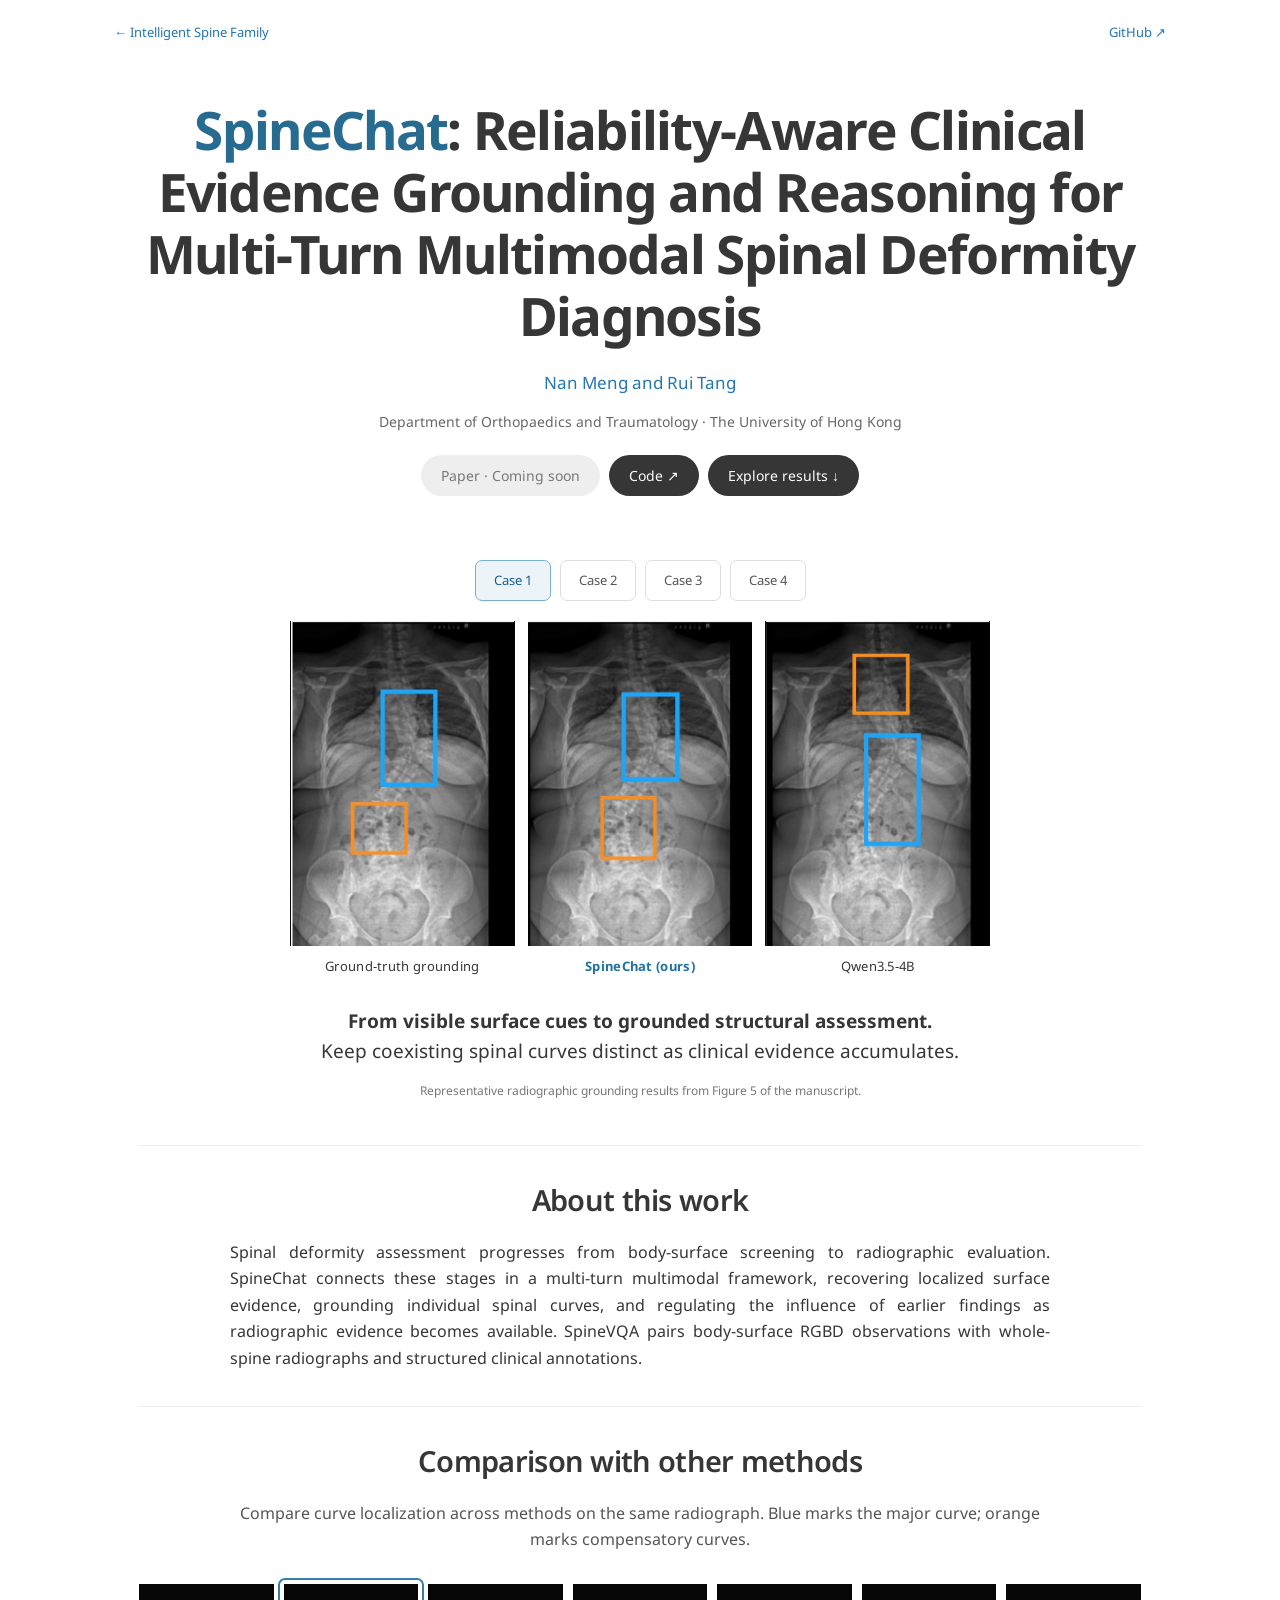
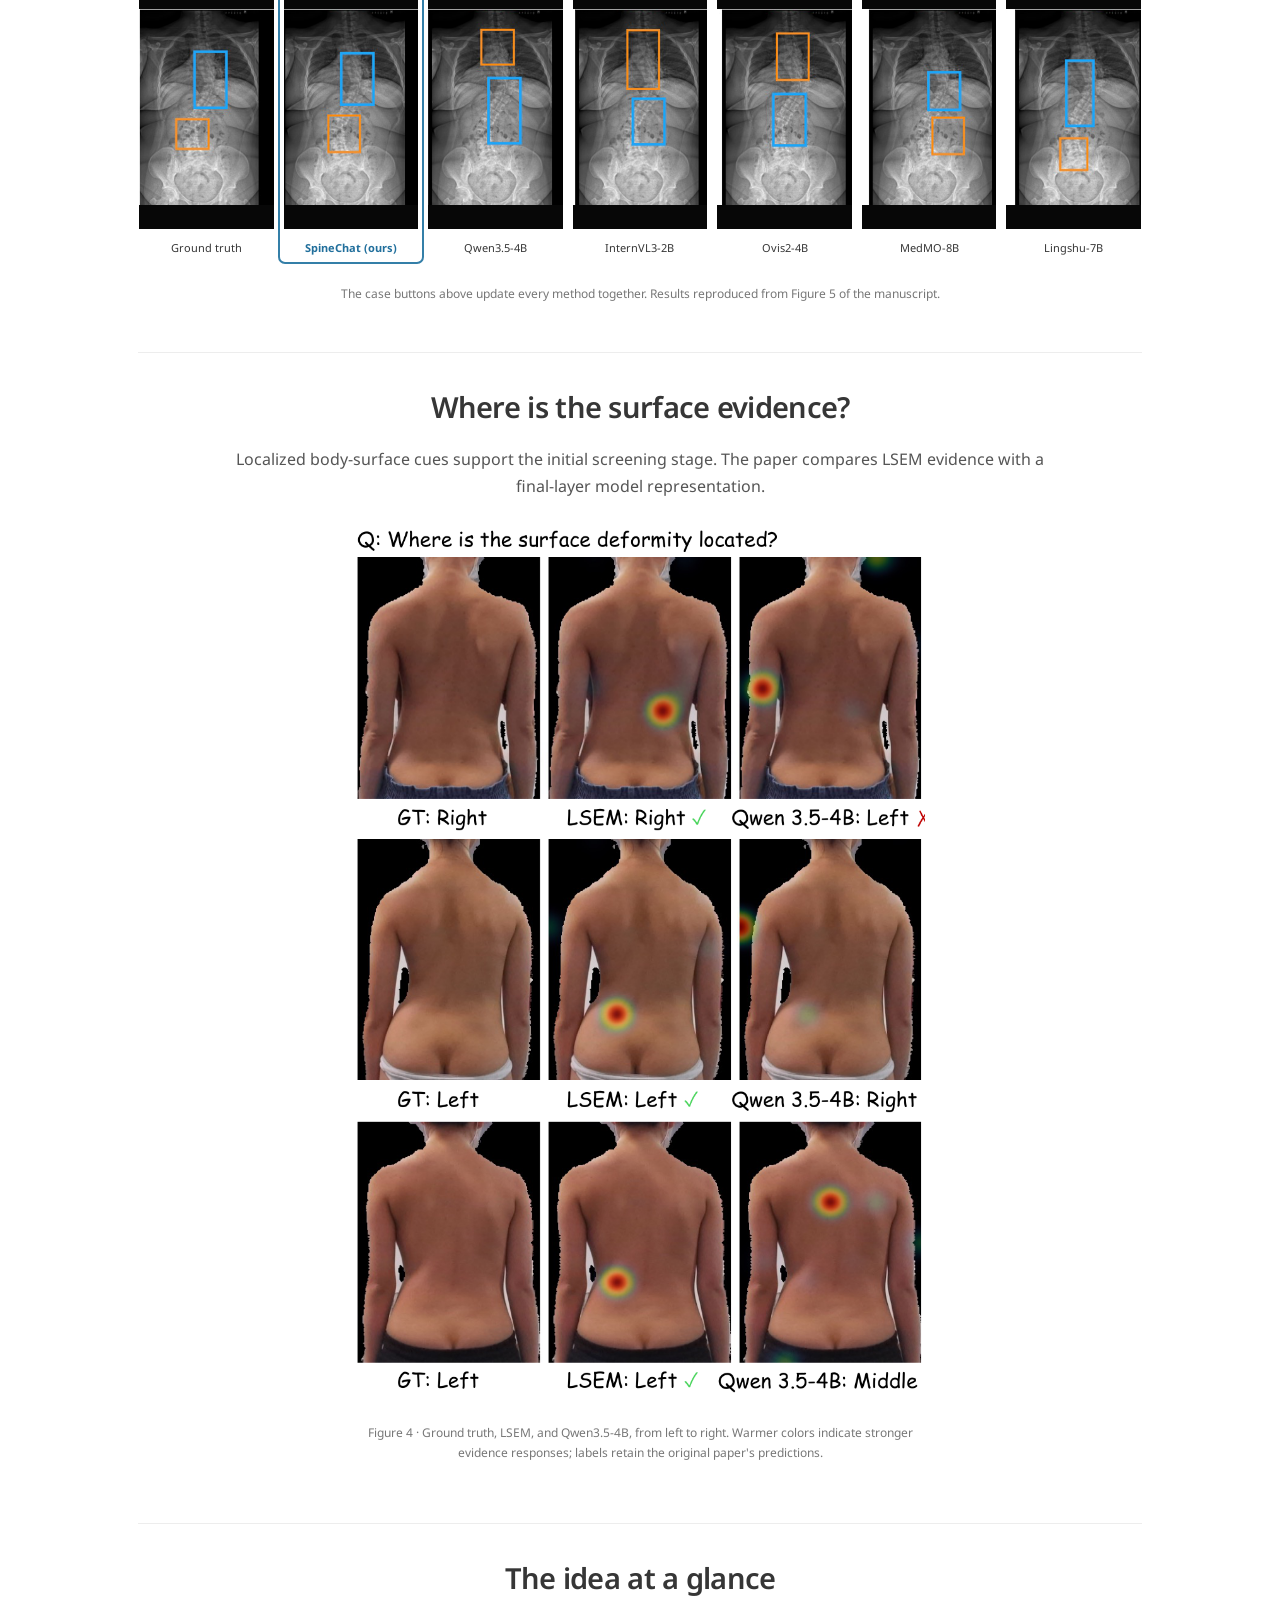
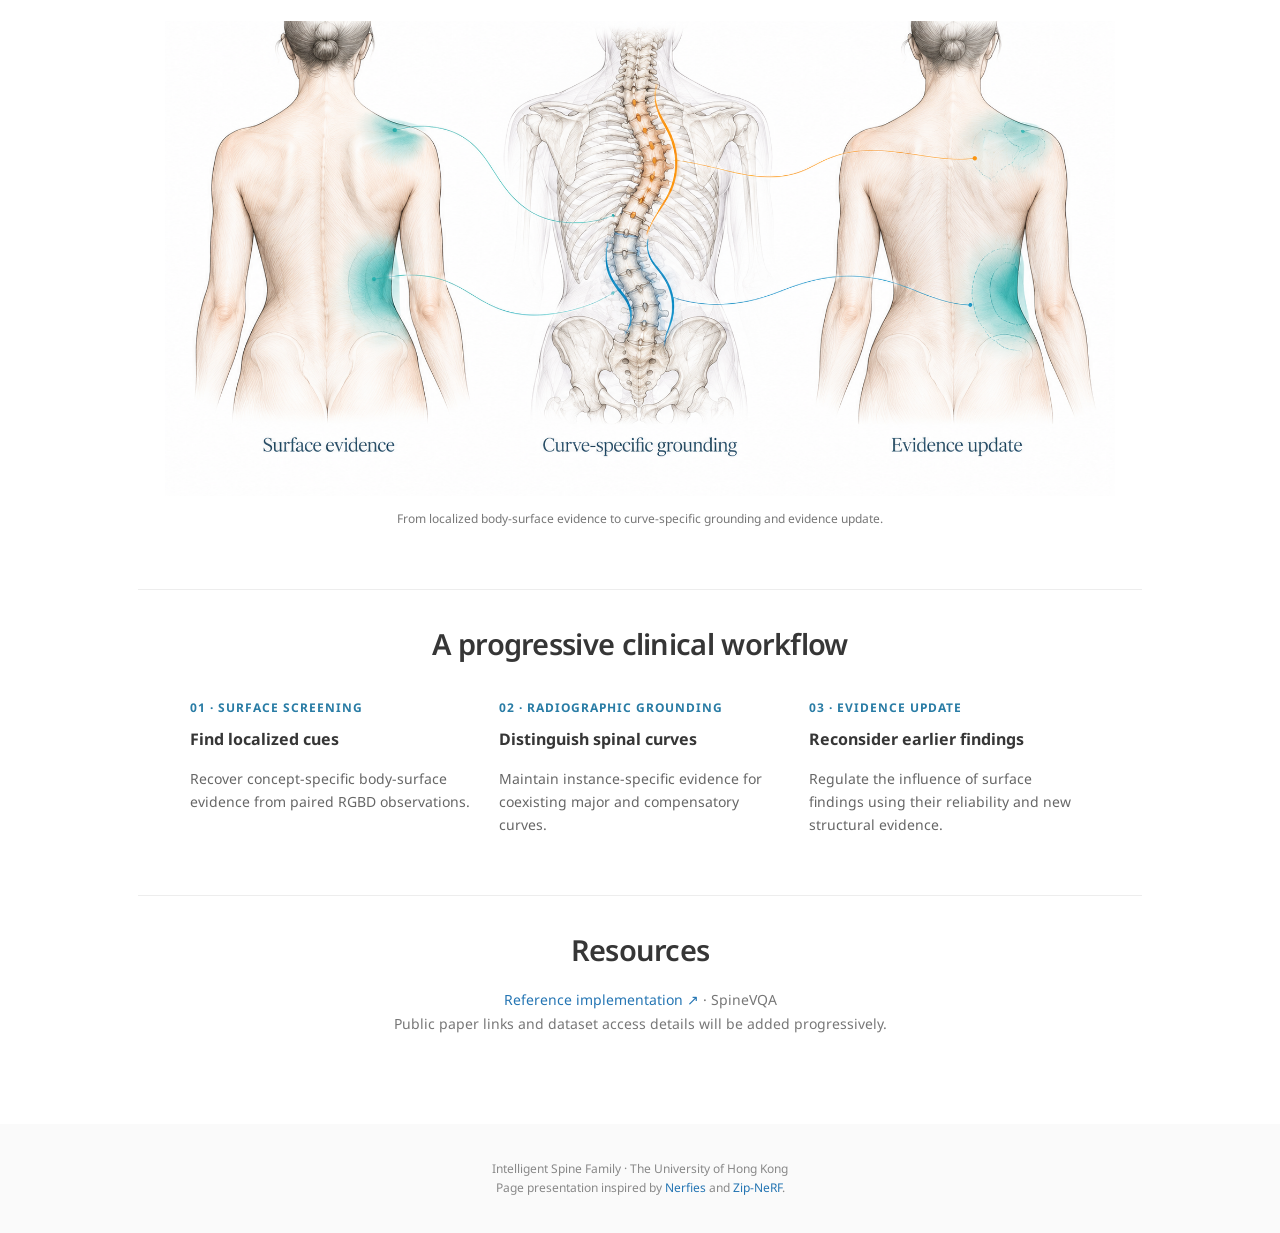
==== docs/spinechat.html @ 92f1fb2d "Show all methods side by side and add generated concept illustrations" ====
<!doctype html><html lang="en"><head><meta charset="utf-8"><meta name="viewport" content="width=device-width,initial-scale=1"><meta name="description" content="SpineChat: Reliability-Aware Clinical Evidence Grounding and Reasoning for Multi-Turn Multimodal Spinal Deformity Diagnosis"><title>SpineChat | Intelligent Spine Family</title><link rel="stylesheet" href="assets/style.css"></head><body><nav><a href="index.html">← Intelligent Spine Family</a><a href="https://github.com/Tomry1114/Spine-Family">GitHub ↗</a></nav><main><header class="hero"><h1><span class="project-name">SpineChat</span>: Reliability-Aware Clinical Evidence Grounding and Reasoning for Multi-Turn Multimodal Spinal Deformity Diagnosis</h1><p class="authors">Nan Meng and Rui Tang</p><p class="affiliations">Department of Orthopaedics and Traumatology · The University of Hong Kong</p><div class="links"><span class="pill pending">Paper · Coming soon</span><a class="pill" href="https://github.com/Tomry1114/SpineChat">Code ↗</a><a class="pill" href="#results">Explore results ↓</a></div></header><div data-project="spine"><section class="teaser" id="results"><div class="case-tabs" aria-label="Select case"><button class="case-tab" data-case="0" aria-pressed="true">Case 1</button><button class="case-tab" data-case="1" aria-pressed="false">Case 2</button><button class="case-tab" data-case="2" aria-pressed="false">Case 3</button><button class="case-tab" data-case="3" aria-pressed="false">Case 4</button></div><div class="triptych"><div class="image-panel"><img id="panel-0" src="assets/cases/spine-0-0.png" alt="Case 1: Ground-truth grounding"><span class="image-label ">Ground-truth grounding</span></div><div class="image-panel"><img id="panel-1" src="assets/cases/spine-0-1.png" alt="Case 1: SpineChat (ours)"><span class="image-label ours">SpineChat (ours)</span></div><div class="image-panel"><img id="panel-2" src="assets/cases/spine-0-2.png" alt="Case 1: Qwen3.5-4B"><span class="image-label ">Qwen3.5-4B</span></div></div><p class="teaser-copy"><strong>From visible surface cues to grounded structural assessment.</strong><br>Keep coexisting spinal curves distinct as clinical evidence accumulates.</p><p class="case-caption">Representative radiographic grounding results from Figure 5 of the manuscript.</p></section><section class="paper-section"><h2>About this work</h2><p class="abstract">Spinal deformity assessment progresses from body-surface screening to radiographic evaluation. SpineChat connects these stages in a multi-turn multimodal framework, recovering localized surface evidence, grounding individual spinal curves, and regulating the influence of earlier findings as radiographic evidence becomes available. SpineVQA pairs body-surface RGBD observations with whole-spine radiographs and structured clinical annotations.</p></section><section class="paper-section"><h2>Comparison with other methods</h2><p class="section-copy">Compare curve localization across methods on the same radiograph. Blue marks the major curve; orange marks compensatory curves.</p><div class="methods-scroll"><div class="methods-grid"><figure class="method-cell "><img data-method="0" src="assets/cases/spine-0-0.png" alt="Case 1: Ground truth"><figcaption>Ground truth</figcaption></figure><figure class="method-cell featured"><img data-method="1" src="assets/cases/spine-0-1.png" alt="Case 1: SpineChat (ours)"><figcaption>SpineChat (ours)</figcaption></figure><figure class="method-cell "><img data-method="2" src="assets/cases/spine-0-2.png" alt="Case 1: Qwen3.5-4B"><figcaption>Qwen3.5-4B</figcaption></figure><figure class="method-cell "><img data-method="3" src="assets/cases/spine-0-3.png" alt="Case 1: InternVL3-2B"><figcaption>InternVL3-2B</figcaption></figure><figure class="method-cell "><img data-method="4" src="assets/cases/spine-0-4.png" alt="Case 1: Ovis2-4B"><figcaption>Ovis2-4B</figcaption></figure><figure class="method-cell "><img data-method="5" src="assets/cases/spine-0-5.png" alt="Case 1: MedMO-8B"><figcaption>MedMO-8B</figcaption></figure><figure class="method-cell "><img data-method="6" src="assets/cases/spine-0-6.png" alt="Case 1: Lingshu-7B"><figcaption>Lingshu-7B</figcaption></figure></div></div><p class="case-caption">The case buttons above update every method together. Results reproduced from Figure 5 of the manuscript.</p></section><section class="paper-section"><h2>Where is the surface evidence?</h2><p class="section-copy">Localized body-surface cues support the initial screening stage. The paper compares LSEM evidence with a final-layer model representation.</p><figure class="figure narrow"><img src="assets/surface-results.png" alt="Three body-surface cases comparing ground truth, LSEM heatmaps and Qwen3.5-4B evidence"><figcaption>Figure 4 · Ground truth, LSEM, and Qwen3.5-4B, from left to right. Warmer colors indicate stronger evidence responses; labels retain the original paper's predictions.</figcaption></figure></section><section class="paper-section"><h2>The idea at a glance</h2><figure class="figure concept-figure"><img src="assets/spinechat-concept.png" alt="Concept illustration: From localized body-surface evidence to curve-specific grounding and evidence update."><figcaption>From localized body-surface evidence to curve-specific grounding and evidence update.</figcaption></figure></section><section class="paper-section"><h2>A progressive clinical workflow</h2><div class="highlights"><article><span>01 · SURFACE SCREENING</span><h3>Find localized cues</h3><p>Recover concept-specific body-surface evidence from paired RGBD observations.</p></article><article><span>02 · RADIOGRAPHIC GROUNDING</span><h3>Distinguish spinal curves</h3><p>Maintain instance-specific evidence for coexisting major and compensatory curves.</p></article><article><span>03 · EVIDENCE UPDATE</span><h3>Reconsider earlier findings</h3><p>Regulate the influence of surface findings using their reliability and new structural evidence.</p></article></div></section><section class="paper-section"><h2>Resources</h2><p class="resource-line"><a href="https://github.com/Tomry1114/SpineChat">Reference implementation ↗</a> · SpineVQA<br>Public paper links and dataset access details will be added progressively.</p></section></div></main><footer>Intelligent Spine Family · The University of Hong Kong<br>Page presentation inspired by <a href="https://nerfies.github.io/">Nerfies</a> and <a href="https://jonbarron.info/zipnerf/">Zip-NeRF</a>.</footer><script src="assets/results.js" defer></script></body></html>
---- docs/assets/style.css ----
@import url('https://fonts.googleapis.com/css2?family=Google+Sans:wght@400;500;700&family=Noto+Sans:wght@400;500;600;700;800&display=swap');
*{box-sizing:border-box}body{margin:0;background:#fff;color:#363636;font-family:'Noto Sans',Arial,sans-serif;line-height:1.65}a{color:#2475b3;text-decoration:none}a:hover{color:#164c76}nav{max-width:1100px;margin:auto;padding:22px 24px;display:flex;justify-content:space-between;font-size:13px;color:#777}main{max-width:1060px;margin:auto;padding:0 28px}.hero{text-align:center;padding:34px 0 30px}h1{font-size:clamp(36px,4.5vw,53px);font-weight:700;line-height:1.17;letter-spacing:-1.7px;margin:0 auto 20px;max-width:1030px}.project-name{color:#276b90}.authors{font-size:17px;color:#2475b3;max-width:920px;margin:0 auto 8px;line-height:1.9}.affiliations{font-size:14px;color:#666;margin:10px auto}.links{display:flex;gap:9px;justify-content:center;flex-wrap:wrap;margin:22px 0 10px}.pill{background:#363636;color:white;border:0;border-radius:30px;padding:9px 20px;font:inherit;font-size:14px;display:inline-block}.pill:hover{color:white;background:#555}.pill.pending{background:#eee;color:#777}.teaser{text-align:center;margin:5px 0 45px}.teaser-copy{max-width:850px;margin:18px auto 0;font-size:19px;line-height:1.6}.paper-section{padding:35px 0;border-top:1px solid #ededed}h2{text-align:center;font-size:29px;line-height:1.3;font-weight:600;margin:0 0 20px;letter-spacing:-.7px}.section-copy{max-width:820px;margin:0 auto 26px;color:#555;text-align:center;font-size:16px}.abstract{max-width:820px;margin:auto;text-align:justify;font-size:16px}.case-tabs{display:flex;justify-content:center;gap:9px;margin:24px 0 20px;flex-wrap:wrap}button{cursor:pointer}button:focus-visible,a:focus-visible,input:focus-visible{outline:3px solid #78acd0;outline-offset:4px}.case-tab{border:1px solid #ddd;border-radius:7px;background:white;color:#555;padding:9px 18px;font:inherit;font-size:13px}.case-tab[aria-pressed="true"]{background:#edf4f8;border-color:#7bafcf;color:#185f8f}.triptych{display:grid;grid-template-columns:repeat(3,1fr);gap:13px;max-width:700px;margin:auto}.image-panel{min-width:0;text-align:center}.image-panel img{display:block;width:100%;height:325px;object-fit:contain;background:#070707}.image-label{display:block;font-size:13px;letter-spacing:.3px;margin:10px 0}.image-label.ours{color:#2171a1;font-weight:700}.case-caption{font-size:12px;color:#777;margin:14px auto;text-align:center;max-width:800px}.compare-shell{max-width:420px;margin:auto}.compare{position:relative;width:100%;height:460px;overflow:hidden;background:black;--pos:50%}.compare img{width:100%;height:100%;object-fit:fill;display:block}.compare .over{position:absolute;inset:0;clip-path:inset(0 calc(100% - var(--pos)) 0 0)}.compare:after{content:'';position:absolute;left:var(--pos);top:0;bottom:0;width:2px;background:white;pointer-events:none}.handle{position:absolute;top:48%;left:var(--pos);transform:translate(-50%,-50%);width:38px;height:38px;background:white;border-radius:50%;display:grid;place-items:center;color:#333;box-shadow:0 1px 8px #0005;pointer-events:none}.compare input{position:absolute;inset:0;width:100%;height:100%;opacity:0;cursor:ew-resize;margin:0;z-index:3}.compare-label{display:flex;justify-content:space-between;font-size:13px;margin:10px 0}.comparison-grid{display:grid;grid-template-columns:1fr 1fr;gap:55px;align-items:center;max-width:880px;margin:auto}.context h3{font-size:22px;font-weight:600}.context p{font-size:15px;color:#666}.baseline-tabs{display:flex;gap:7px;flex-wrap:wrap;margin:16px 0}.baseline-tabs button{font-size:12px;padding:7px 10px}.figure{margin:25px auto;text-align:center}.figure img{width:100%;height:auto}.figure.narrow{max-width:570px}.figure figcaption{font-size:12px;color:#777;max-width:830px;margin:13px auto}.highlights{display:grid;grid-template-columns:repeat(3,1fr);gap:28px;margin:30px auto 10px;max-width:900px}.highlights h3{font-size:16px;margin:7px 0}.highlights p{font-size:14px;color:#666}.highlights span{color:#297ca5;font-size:12px;font-weight:700;letter-spacing:1px}.resource-line{text-align:center;font-size:14px;color:#777}.family-grid{display:grid;grid-template-columns:1fr 1fr;gap:36px;padding:25px 0 65px}.family-card{color:#363636;border-bottom:1px solid #ddd;padding-bottom:20px}.family-card img{width:100%;height:260px;object-fit:contain;background:#fafafa}.family-card h2{text-align:left;margin:15px 0 5px}.family-card p{font-size:15px;color:#666}.family-card span{font-size:14px;color:#2475b3}footer{padding:35px 24px;text-align:center;font-size:12px;color:#888;background:#fafafa;margin-top:40px}img{max-width:100%}@media(max-width:700px){main{padding:0 18px}.hero{padding-top:20px}h1{font-size:33px;letter-spacing:-1px}.authors{font-size:15px}.triptych{gap:6px}.image-panel img{height:240px}.image-label{font-size:11px}.teaser-copy{font-size:16px}.comparison-grid,.family-grid{grid-template-columns:1fr;gap:20px}.compare{height:420px}.highlights{grid-template-columns:1fr;gap:10px}.abstract{text-align:left}.paper-section{padding:28px 0}h2{font-size:25px}.context h3{font-size:20px}.family-card img{height:220px}}@media(prefers-reduced-motion:reduce){*{scroll-behavior:auto!important;transition:none!important}}

.methods-scroll{overflow-x:auto;padding:6px 1px 12px}.methods-grid{display:grid;grid-template-columns:repeat(7,minmax(0,1fr));gap:10px}.method-cell{margin:0;min-width:0}.method-cell img{width:100%;height:245px;object-fit:contain;background:#070707;display:block}.method-cell figcaption{text-align:center;font-size:11px;margin-top:10px;white-space:nowrap}.method-cell.featured{outline:2px solid #347fa8;outline-offset:4px;border-radius:1px}.method-cell.featured figcaption{color:#216f9c;font-weight:700}.concept-figure{max-width:950px}.concept-figure img{display:block} @media(max-width:700px){.methods-grid{min-width:780px}.method-cell img{height:220px}.method-cell figcaption{font-size:10px}}
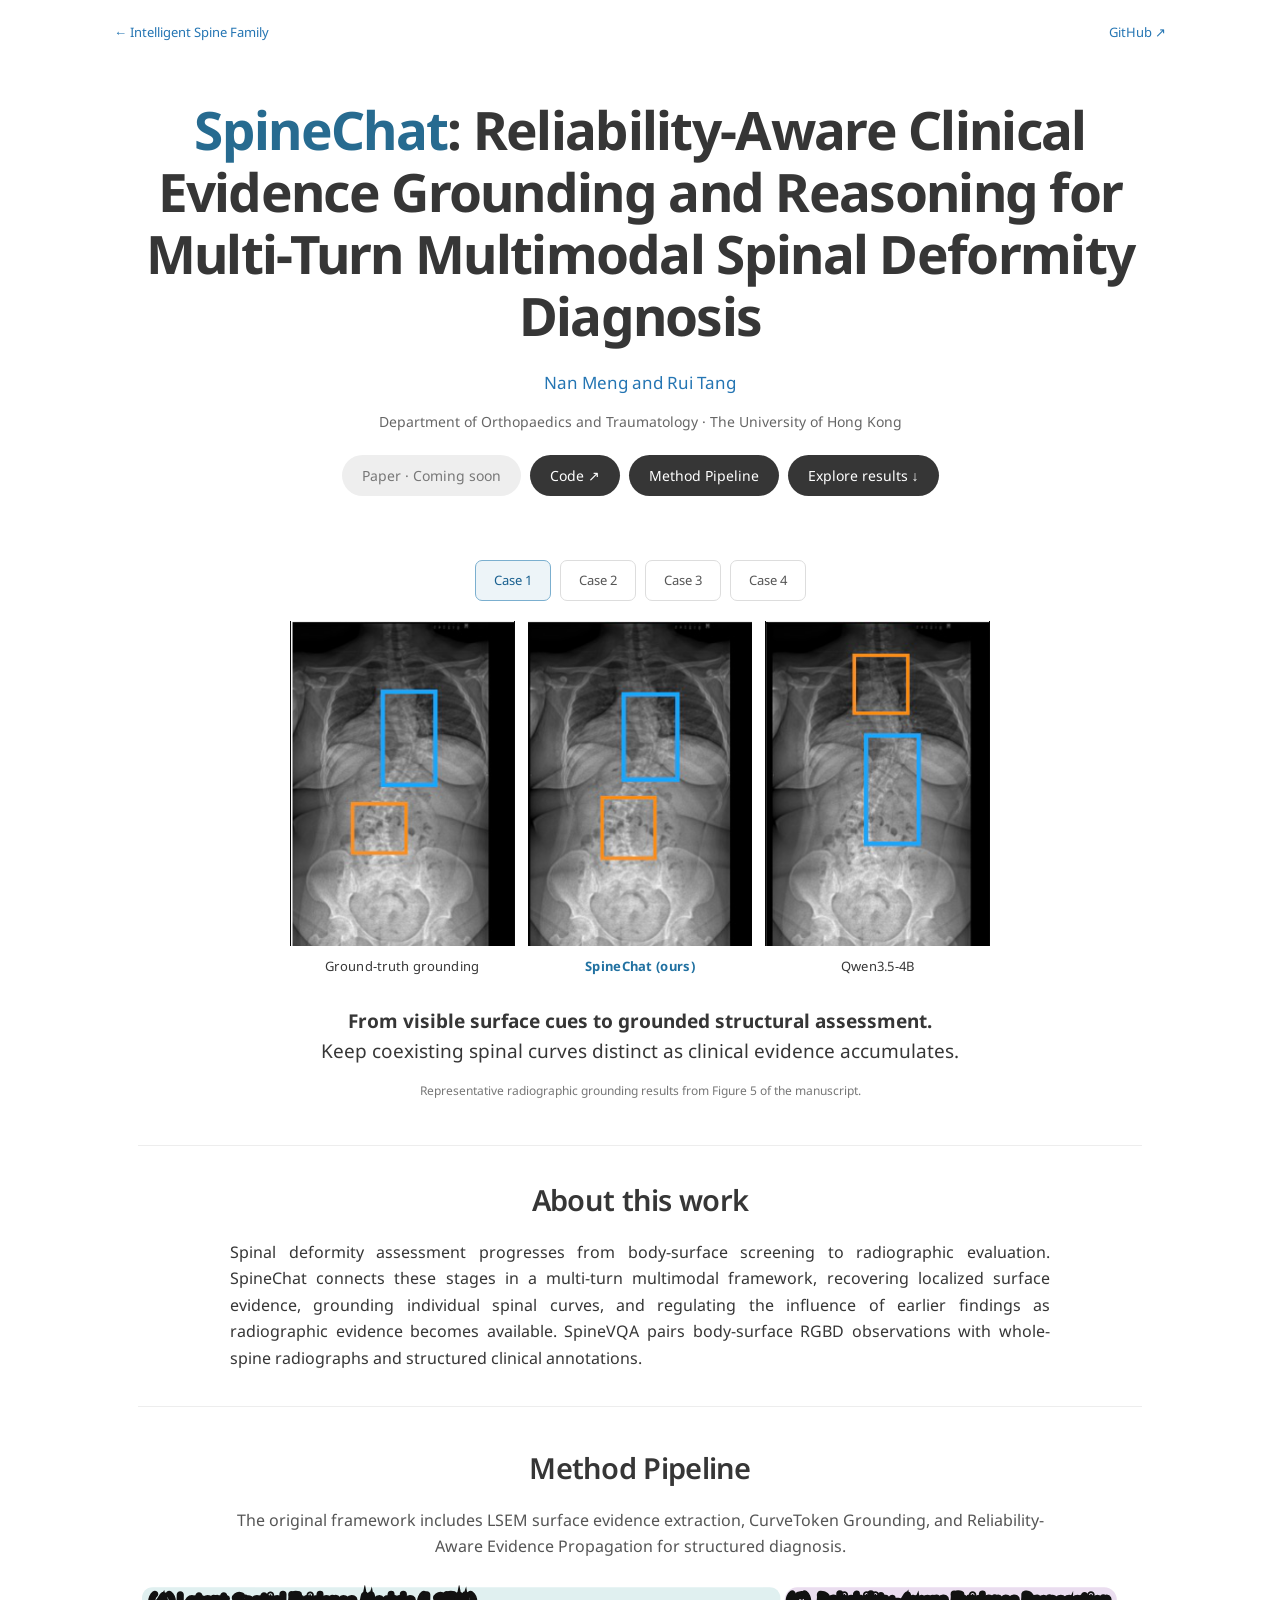
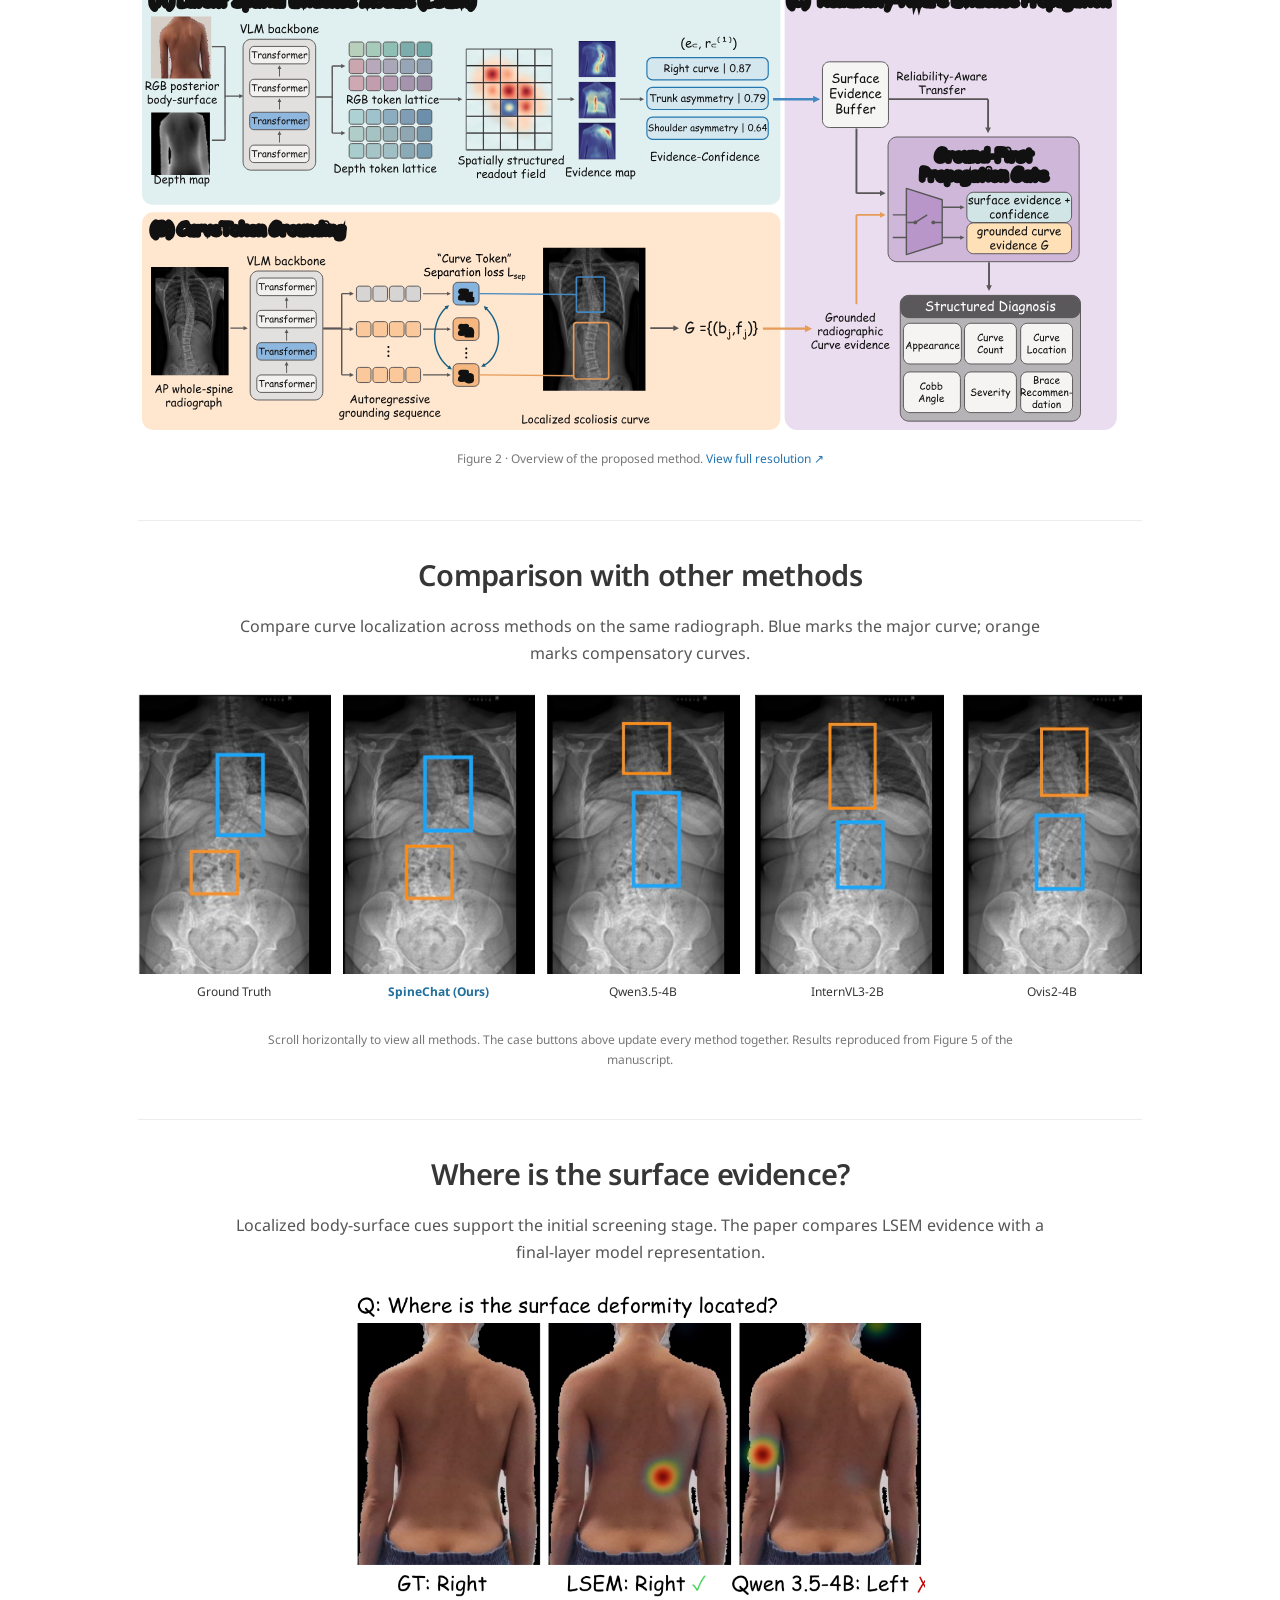
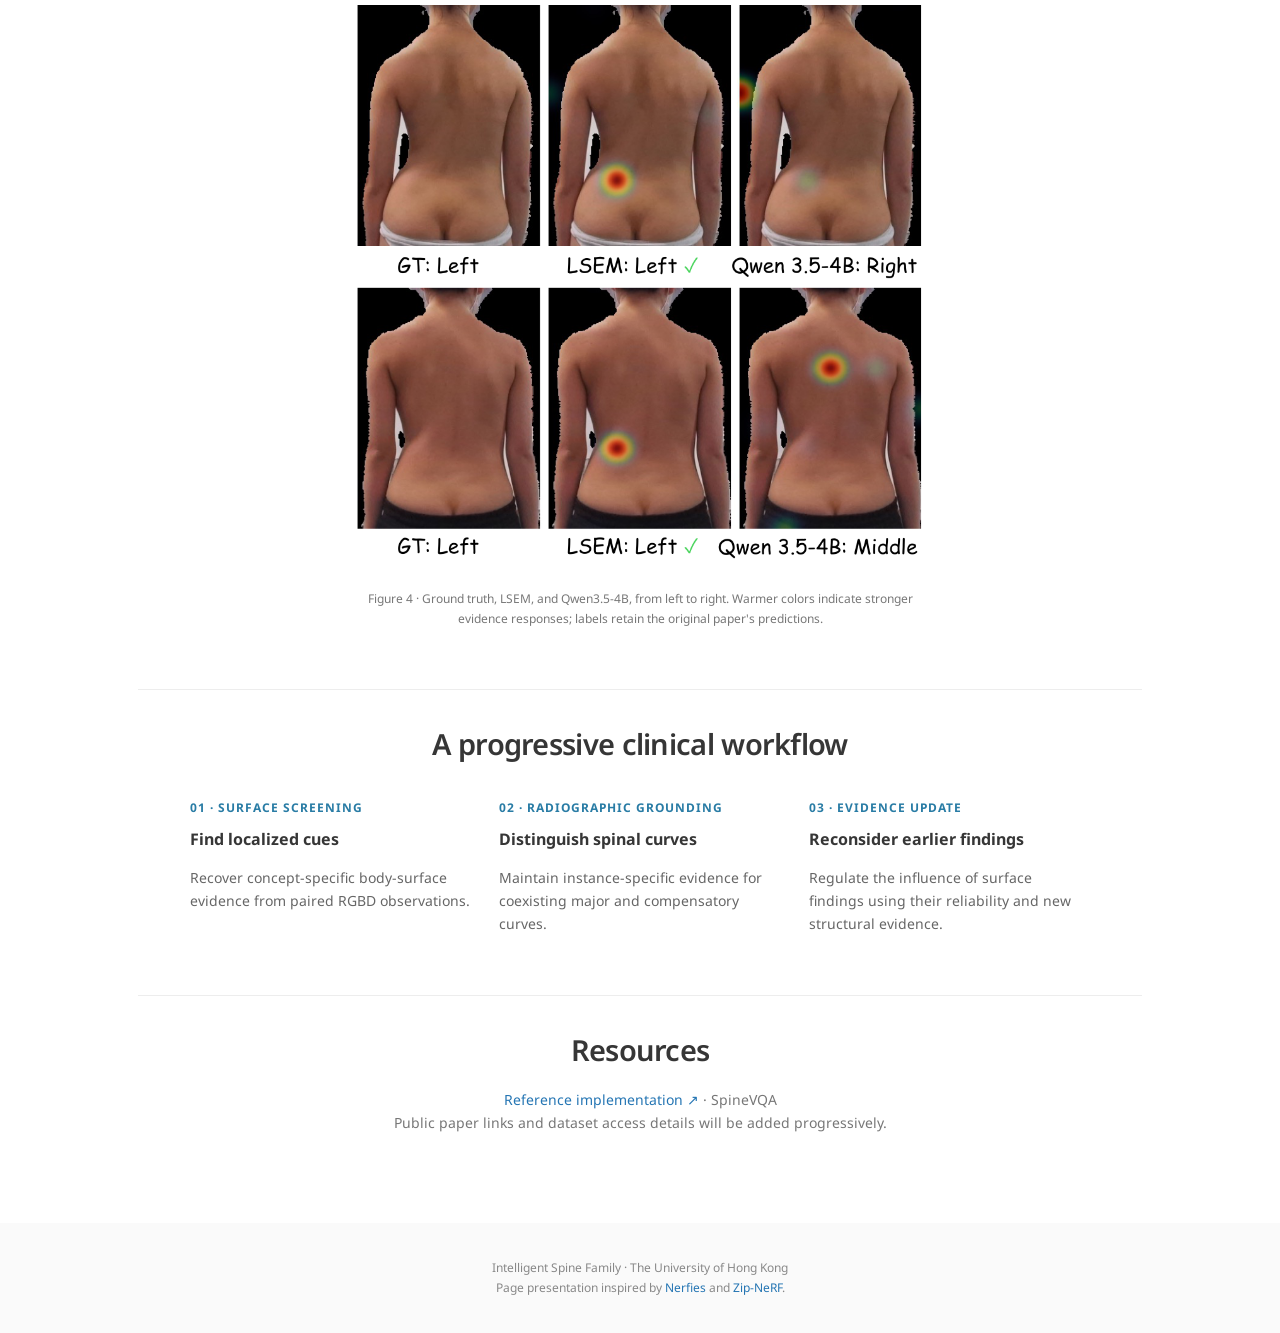
==== commit 7c2aa20b: "Use official model architectures and enforce single-row synchronized comparisons" ====
--- a/docs/spinechat.html
+++ b/docs/spinechat.html
@@ -1 +1 @@
-<!doctype html><html lang="en"><head><meta charset="utf-8"><meta name="viewport" content="width=device-width,initial-scale=1"><meta name="description" content="SpineChat: Reliability-Aware Clinical Evidence Grounding and Reasoning for Multi-Turn Multimodal Spinal Deformity Diagnosis"><title>SpineChat | Intelligent Spine Family</title><link rel="stylesheet" href="assets/style.css"></head><body><nav><a href="index.html">← Intelligent Spine Family</a><a href="https://github.com/Tomry1114/Spine-Family">GitHub ↗</a></nav><main><header class="hero"><h1><span class="project-name">SpineChat</span>: Reliability-Aware Clinical Evidence Grounding and Reasoning for Multi-Turn Multimodal Spinal Deformity Diagnosis</h1><p class="authors">Nan Meng and Rui Tang</p><p class="affiliations">Department of Orthopaedics and Traumatology · The University of Hong Kong</p><div class="links"><span class="pill pending">Paper · Coming soon</span><a class="pill" href="https://github.com/Tomry1114/SpineChat">Code ↗</a><a class="pill" href="#results">Explore results ↓</a></div></header><div data-project="spine"><section class="teaser" id="results"><div class="case-tabs" aria-label="Select case"><button class="case-tab" data-case="0" aria-pressed="true">Case 1</button><button class="case-tab" data-case="1" aria-pressed="false">Case 2</button><button class="case-tab" data-case="2" aria-pressed="false">Case 3</button><button class="case-tab" data-case="3" aria-pressed="false">Case 4</button></div><div class="triptych"><div class="image-panel"><img id="panel-0" src="assets/cases/spine-0-0.png" alt="Case 1: Ground-truth grounding"><span class="image-label ">Ground-truth grounding</span></div><div class="image-panel"><img id="panel-1" src="assets/cases/spine-0-1.png" alt="Case 1: SpineChat (ours)"><span class="image-label ours">SpineChat (ours)</span></div><div class="image-panel"><img id="panel-2" src="assets/cases/spine-0-2.png" alt="Case 1: Qwen3.5-4B"><span class="image-label ">Qwen3.5-4B</span></div></div><p class="teaser-copy"><strong>From visible surface cues to grounded structural assessment.</strong><br>Keep coexisting spinal curves distinct as clinical evidence accumulates.</p><p class="case-caption">Representative radiographic grounding results from Figure 5 of the manuscript.</p></section><section class="paper-section"><h2>About this work</h2><p class="abstract">Spinal deformity assessment progresses from body-surface screening to radiographic evaluation. SpineChat connects these stages in a multi-turn multimodal framework, recovering localized surface evidence, grounding individual spinal curves, and regulating the influence of earlier findings as radiographic evidence becomes available. SpineVQA pairs body-surface RGBD observations with whole-spine radiographs and structured clinical annotations.</p></section><section class="paper-section"><h2>Comparison with other methods</h2><p class="section-copy">Compare curve localization across methods on the same radiograph. Blue marks the major curve; orange marks compensatory curves.</p><div class="methods-scroll"><div class="methods-grid"><figure class="method-cell "><img data-method="0" src="assets/cases/spine-0-0.png" alt="Case 1: Ground truth"><figcaption>Ground truth</figcaption></figure><figure class="method-cell featured"><img data-method="1" src="assets/cases/spine-0-1.png" alt="Case 1: SpineChat (ours)"><figcaption>SpineChat (ours)</figcaption></figure><figure class="method-cell "><img data-method="2" src="assets/cases/spine-0-2.png" alt="Case 1: Qwen3.5-4B"><figcaption>Qwen3.5-4B</figcaption></figure><figure class="method-cell "><img data-method="3" src="assets/cases/spine-0-3.png" alt="Case 1: InternVL3-2B"><figcaption>InternVL3-2B</figcaption></figure><figure class="method-cell "><img data-method="4" src="assets/cases/spine-0-4.png" alt="Case 1: Ovis2-4B"><figcaption>Ovis2-4B</figcaption></figure><figure class="method-cell "><img data-method="5" src="assets/cases/spine-0-5.png" alt="Case 1: MedMO-8B"><figcaption>MedMO-8B</figcaption></figure><figure class="method-cell "><img data-method="6" src="assets/cases/spine-0-6.png" alt="Case 1: Lingshu-7B"><figcaption>Lingshu-7B</figcaption></figure></div></div><p class="case-caption">The case buttons above update every method together. Results reproduced from Figure 5 of the manuscript.</p></section><section class="paper-section"><h2>Where is the surface evidence?</h2><p class="section-copy">Localized body-surface cues support the initial screening stage. The paper compares LSEM evidence with a final-layer model representation.</p><figure class="figure narrow"><img src="assets/surface-results.png" alt="Three body-surface cases comparing ground truth, LSEM heatmaps and Qwen3.5-4B evidence"><figcaption>Figure 4 · Ground truth, LSEM, and Qwen3.5-4B, from left to right. Warmer colors indicate stronger evidence responses; labels retain the original paper's predictions.</figcaption></figure></section><section class="paper-section"><h2>The idea at a glance</h2><figure class="figure concept-figure"><img src="assets/spinechat-concept.png" alt="Concept illustration: From localized body-surface evidence to curve-specific grounding and evidence update."><figcaption>From localized body-surface evidence to curve-specific grounding and evidence update.</figcaption></figure></section><section class="paper-section"><h2>A progressive clinical workflow</h2><div class="highlights"><article><span>01 · SURFACE SCREENING</span><h3>Find localized cues</h3><p>Recover concept-specific body-surface evidence from paired RGBD observations.</p></article><article><span>02 · RADIOGRAPHIC GROUNDING</span><h3>Distinguish spinal curves</h3><p>Maintain instance-specific evidence for coexisting major and compensatory curves.</p></article><article><span>03 · EVIDENCE UPDATE</span><h3>Reconsider earlier findings</h3><p>Regulate the influence of surface findings using their reliability and new structural evidence.</p></article></div></section><section class="paper-section"><h2>Resources</h2><p class="resource-line"><a href="https://github.com/Tomry1114/SpineChat">Reference implementation ↗</a> · SpineVQA<br>Public paper links and dataset access details will be added progressively.</p></section></div></main><footer>Intelligent Spine Family · The University of Hong Kong<br>Page presentation inspired by <a href="https://nerfies.github.io/">Nerfies</a> and <a href="https://jonbarron.info/zipnerf/">Zip-NeRF</a>.</footer><script src="assets/results.js" defer></script></body></html>+<!doctype html><html lang="en"><head><meta charset="utf-8"><meta name="viewport" content="width=device-width,initial-scale=1"><meta name="description" content="SpineChat: Reliability-Aware Clinical Evidence Grounding and Reasoning for Multi-Turn Multimodal Spinal Deformity Diagnosis"><title>SpineChat | Intelligent Spine Family</title><link rel="stylesheet" href="assets/style.css"></head><body><nav><a href="index.html">← Intelligent Spine Family</a><a href="https://github.com/Tomry1114/Spine-Family">GitHub ↗</a></nav><main><header class="hero"><h1><span class="project-name">SpineChat</span>: Reliability-Aware Clinical Evidence Grounding and Reasoning for Multi-Turn Multimodal Spinal Deformity Diagnosis</h1><p class="authors">Nan Meng and Rui Tang</p><p class="affiliations">Department of Orthopaedics and Traumatology · The University of Hong Kong</p><div class="links"><span class="pill pending">Paper · Coming soon</span><a class="pill" href="https://github.com/Tomry1114/SpineChat">Code ↗</a><a class="pill" href="#method">Method Pipeline</a><a class="pill" href="#results">Explore results ↓</a></div></header><div data-project="spine"><section class="teaser" id="results"><div class="case-tabs" aria-label="Select case"><button class="case-tab" data-case="0" aria-pressed="true">Case 1</button><button class="case-tab" data-case="1" aria-pressed="false">Case 2</button><button class="case-tab" data-case="2" aria-pressed="false">Case 3</button><button class="case-tab" data-case="3" aria-pressed="false">Case 4</button></div><div class="triptych"><div class="image-panel"><img id="panel-0" src="assets/cases/spine-0-0.png" alt="Case 1: Ground-truth grounding"><span class="image-label ">Ground-truth grounding</span></div><div class="image-panel"><img id="panel-1" src="assets/cases/spine-0-1.png" alt="Case 1: SpineChat (ours)"><span class="image-label ours">SpineChat (ours)</span></div><div class="image-panel"><img id="panel-2" src="assets/cases/spine-0-2.png" alt="Case 1: Qwen3.5-4B"><span class="image-label ">Qwen3.5-4B</span></div></div><p class="teaser-copy"><strong>From visible surface cues to grounded structural assessment.</strong><br>Keep coexisting spinal curves distinct as clinical evidence accumulates.</p><p class="case-caption">Representative radiographic grounding results from Figure 5 of the manuscript.</p></section><section class="paper-section"><h2>About this work</h2><p class="abstract">Spinal deformity assessment progresses from body-surface screening to radiographic evaluation. SpineChat connects these stages in a multi-turn multimodal framework, recovering localized surface evidence, grounding individual spinal curves, and regulating the influence of earlier findings as radiographic evidence becomes available. SpineVQA pairs body-surface RGBD observations with whole-spine radiographs and structured clinical annotations.</p></section><section class="paper-section method-section" id="method"><h2>Method Pipeline</h2><p class="section-copy">The original framework includes LSEM surface evidence extraction, CurveToken Grounding, and Reliability-Aware Evidence Propagation for structured diagnosis.</p><figure class="figure method-figure"><a href="assets/spinechat-method.svg" target="_blank" rel="noopener" aria-label="Open full-resolution spinechat method architecture"><img src="assets/spinechat-method.svg" width="515" height="231" alt="Figure 2 · Overview of the proposed method. The original framework includes LSEM surface evidence extraction, CurveToken Grounding, and Reliability-Aware Evidence Propagation for structured diagnosis."></a><figcaption>Figure 2 · Overview of the proposed method. <a href="assets/spinechat-method.svg" target="_blank" rel="noopener">View full resolution ↗</a></figcaption></figure></section><section class="paper-section"><h2>Comparison with other methods</h2><p class="section-copy">Compare curve localization across methods on the same radiograph. Blue marks the major curve; orange marks compensatory curves.</p><div class="methods-scroll" role="region" aria-label="All methods for the selected case; scroll horizontally" tabindex="0"><div class="methods-grid"><figure class="method-cell "><img data-method="0" src="assets/cases/spine-0-0.png" alt="Case 1: Ground truth"><figcaption>Ground Truth</figcaption></figure><figure class="method-cell featured"><img data-method="1" src="assets/cases/spine-0-1.png" alt="Case 1: SpineChat (ours)"><figcaption>SpineChat (Ours)</figcaption></figure><figure class="method-cell "><img data-method="2" src="assets/cases/spine-0-2.png" alt="Case 1: Qwen3.5-4B"><figcaption>Qwen3.5-4B</figcaption></figure><figure class="method-cell "><img data-method="3" src="assets/cases/spine-0-3.png" alt="Case 1: InternVL3-2B"><figcaption>InternVL3-2B</figcaption></figure><figure class="method-cell "><img data-method="4" src="assets/cases/spine-0-4.png" alt="Case 1: Ovis2-4B"><figcaption>Ovis2-4B</figcaption></figure><figure class="method-cell "><img data-method="5" src="assets/cases/spine-0-5.png" alt="Case 1: MedMO-8B"><figcaption>MedMO-8B</figcaption></figure><figure class="method-cell "><img data-method="6" src="assets/cases/spine-0-6.png" alt="Case 1: Lingshu-7B"><figcaption>Lingshu-7B</figcaption></figure></div></div><p class="case-caption">Scroll horizontally to view all methods. The case buttons above update every method together. Results reproduced from Figure 5 of the manuscript.</p></section><section class="paper-section"><h2>Where is the surface evidence?</h2><p class="section-copy">Localized body-surface cues support the initial screening stage. The paper compares LSEM evidence with a final-layer model representation.</p><figure class="figure narrow"><img src="assets/surface-results.png" alt="Three body-surface cases comparing ground truth, LSEM heatmaps and Qwen3.5-4B evidence"><figcaption>Figure 4 · Ground truth, LSEM, and Qwen3.5-4B, from left to right. Warmer colors indicate stronger evidence responses; labels retain the original paper's predictions.</figcaption></figure></section><section class="paper-section"><h2>A progressive clinical workflow</h2><div class="highlights"><article><span>01 · SURFACE SCREENING</span><h3>Find localized cues</h3><p>Recover concept-specific body-surface evidence from paired RGBD observations.</p></article><article><span>02 · RADIOGRAPHIC GROUNDING</span><h3>Distinguish spinal curves</h3><p>Maintain instance-specific evidence for coexisting major and compensatory curves.</p></article><article><span>03 · EVIDENCE UPDATE</span><h3>Reconsider earlier findings</h3><p>Regulate the influence of surface findings using their reliability and new structural evidence.</p></article></div></section><section class="paper-section"><h2>Resources</h2><p class="resource-line"><a href="https://github.com/Tomry1114/SpineChat">Reference implementation ↗</a> · SpineVQA<br>Public paper links and dataset access details will be added progressively.</p></section></div></main><footer>Intelligent Spine Family · The University of Hong Kong<br>Page presentation inspired by <a href="https://nerfies.github.io/">Nerfies</a> and <a href="https://jonbarron.info/zipnerf/">Zip-NeRF</a>.</footer><script src="assets/results.js" defer></script></body></html>
--- a/docs/assets/style.css
+++ b/docs/assets/style.css
@@ -1,4 +1,18 @@
 @import url('https://fonts.googleapis.com/css2?family=Google+Sans:wght@400;500;700&family=Noto+Sans:wght@400;500;600;700;800&display=swap');
 *{box-sizing:border-box}body{margin:0;background:#fff;color:#363636;font-family:'Noto Sans',Arial,sans-serif;line-height:1.65}a{color:#2475b3;text-decoration:none}a:hover{color:#164c76}nav{max-width:1100px;margin:auto;padding:22px 24px;display:flex;justify-content:space-between;font-size:13px;color:#777}main{max-width:1060px;margin:auto;padding:0 28px}.hero{text-align:center;padding:34px 0 30px}h1{font-size:clamp(36px,4.5vw,53px);font-weight:700;line-height:1.17;letter-spacing:-1.7px;margin:0 auto 20px;max-width:1030px}.project-name{color:#276b90}.authors{font-size:17px;color:#2475b3;max-width:920px;margin:0 auto 8px;line-height:1.9}.affiliations{font-size:14px;color:#666;margin:10px auto}.links{display:flex;gap:9px;justify-content:center;flex-wrap:wrap;margin:22px 0 10px}.pill{background:#363636;color:white;border:0;border-radius:30px;padding:9px 20px;font:inherit;font-size:14px;display:inline-block}.pill:hover{color:white;background:#555}.pill.pending{background:#eee;color:#777}.teaser{text-align:center;margin:5px 0 45px}.teaser-copy{max-width:850px;margin:18px auto 0;font-size:19px;line-height:1.6}.paper-section{padding:35px 0;border-top:1px solid #ededed}h2{text-align:center;font-size:29px;line-height:1.3;font-weight:600;margin:0 0 20px;letter-spacing:-.7px}.section-copy{max-width:820px;margin:0 auto 26px;color:#555;text-align:center;font-size:16px}.abstract{max-width:820px;margin:auto;text-align:justify;font-size:16px}.case-tabs{display:flex;justify-content:center;gap:9px;margin:24px 0 20px;flex-wrap:wrap}button{cursor:pointer}button:focus-visible,a:focus-visible,input:focus-visible{outline:3px solid #78acd0;outline-offset:4px}.case-tab{border:1px solid #ddd;border-radius:7px;background:white;color:#555;padding:9px 18px;font:inherit;font-size:13px}.case-tab[aria-pressed="true"]{background:#edf4f8;border-color:#7bafcf;color:#185f8f}.triptych{display:grid;grid-template-columns:repeat(3,1fr);gap:13px;max-width:700px;margin:auto}.image-panel{min-width:0;text-align:center}.image-panel img{display:block;width:100%;height:325px;object-fit:contain;background:#070707}.image-label{display:block;font-size:13px;letter-spacing:.3px;margin:10px 0}.image-label.ours{color:#2171a1;font-weight:700}.case-caption{font-size:12px;color:#777;margin:14px auto;text-align:center;max-width:800px}.compare-shell{max-width:420px;margin:auto}.compare{position:relative;width:100%;height:460px;overflow:hidden;background:black;--pos:50%}.compare img{width:100%;height:100%;object-fit:fill;display:block}.compare .over{position:absolute;inset:0;clip-path:inset(0 calc(100% - var(--pos)) 0 0)}.compare:after{content:'';position:absolute;left:var(--pos);top:0;bottom:0;width:2px;background:white;pointer-events:none}.handle{position:absolute;top:48%;left:var(--pos);transform:translate(-50%,-50%);width:38px;height:38px;background:white;border-radius:50%;display:grid;place-items:center;color:#333;box-shadow:0 1px 8px #0005;pointer-events:none}.compare input{position:absolute;inset:0;width:100%;height:100%;opacity:0;cursor:ew-resize;margin:0;z-index:3}.compare-label{display:flex;justify-content:space-between;font-size:13px;margin:10px 0}.comparison-grid{display:grid;grid-template-columns:1fr 1fr;gap:55px;align-items:center;max-width:880px;margin:auto}.context h3{font-size:22px;font-weight:600}.context p{font-size:15px;color:#666}.baseline-tabs{display:flex;gap:7px;flex-wrap:wrap;margin:16px 0}.baseline-tabs button{font-size:12px;padding:7px 10px}.figure{margin:25px auto;text-align:center}.figure img{width:100%;height:auto}.figure.narrow{max-width:570px}.figure figcaption{font-size:12px;color:#777;max-width:830px;margin:13px auto}.highlights{display:grid;grid-template-columns:repeat(3,1fr);gap:28px;margin:30px auto 10px;max-width:900px}.highlights h3{font-size:16px;margin:7px 0}.highlights p{font-size:14px;color:#666}.highlights span{color:#297ca5;font-size:12px;font-weight:700;letter-spacing:1px}.resource-line{text-align:center;font-size:14px;color:#777}.family-grid{display:grid;grid-template-columns:1fr 1fr;gap:36px;padding:25px 0 65px}.family-card{color:#363636;border-bottom:1px solid #ddd;padding-bottom:20px}.family-card img{width:100%;height:260px;object-fit:contain;background:#fafafa}.family-card h2{text-align:left;margin:15px 0 5px}.family-card p{font-size:15px;color:#666}.family-card span{font-size:14px;color:#2475b3}footer{padding:35px 24px;text-align:center;font-size:12px;color:#888;background:#fafafa;margin-top:40px}img{max-width:100%}@media(max-width:700px){main{padding:0 18px}.hero{padding-top:20px}h1{font-size:33px;letter-spacing:-1px}.authors{font-size:15px}.triptych{gap:6px}.image-panel img{height:240px}.image-label{font-size:11px}.teaser-copy{font-size:16px}.comparison-grid,.family-grid{grid-template-columns:1fr;gap:20px}.compare{height:420px}.highlights{grid-template-columns:1fr;gap:10px}.abstract{text-align:left}.paper-section{padding:28px 0}h2{font-size:25px}.context h3{font-size:20px}.family-card img{height:220px}}@media(prefers-reduced-motion:reduce){*{scroll-behavior:auto!important;transition:none!important}}
 
-.methods-scroll{overflow-x:auto;padding:6px 1px 12px}.methods-grid{display:grid;grid-template-columns:repeat(7,minmax(0,1fr));gap:10px}.method-cell{margin:0;min-width:0}.method-cell img{width:100%;height:245px;object-fit:contain;background:#070707;display:block}.method-cell figcaption{text-align:center;font-size:11px;margin-top:10px;white-space:nowrap}.method-cell.featured{outline:2px solid #347fa8;outline-offset:4px;border-radius:1px}.method-cell.featured figcaption{color:#216f9c;font-weight:700}.concept-figure{max-width:950px}.concept-figure img{display:block} @media(max-width:700px){.methods-grid{min-width:780px}.method-cell img{height:220px}.method-cell figcaption{font-size:10px}}
+/* Shared architecture and comparison presentation on both project pages. */
+.method-section{padding-top:42px;padding-bottom:38px}
+.method-figure{width:100%;max-width:none;margin:26px auto 0}
+.method-figure a{display:block}
+.method-figure img{display:block;width:100%;height:auto;object-fit:contain}
+.method-figure figcaption a{display:inline}
+.methods-scroll{width:100%;overflow-x:auto;overscroll-behavior-x:contain;padding:2px 0 12px;scrollbar-width:thin;scrollbar-color:#b7c7d1 #f1f3f4}
+.methods-grid{display:flex;flex-flow:row nowrap;width:max-content;min-width:100%;align-items:flex-start;gap:12px}
+.method-cell{flex:0 0 auto;margin:0;display:flex;flex-direction:column;align-items:center}
+.method-cell img{display:block;width:auto;max-width:none;height:280px;object-fit:contain;background:#070707}
+.method-cell figcaption{width:100%;height:30px;line-height:20px;padding-top:8px;text-align:center;font-size:12px;white-space:nowrap}
+.method-cell.featured figcaption{color:#216f9c;font-weight:700}
+.method-cell.featured{border:0;outline:0;box-shadow:none}
+[data-project][aria-busy="true"] .case-tabs{opacity:.65}
+@media(max-width:700px){.method-section{padding-top:30px;padding-bottom:28px}.method-figure{margin-top:20px}.method-cell img{height:250px}.methods-grid{gap:10px}.method-cell figcaption{font-size:11px}}
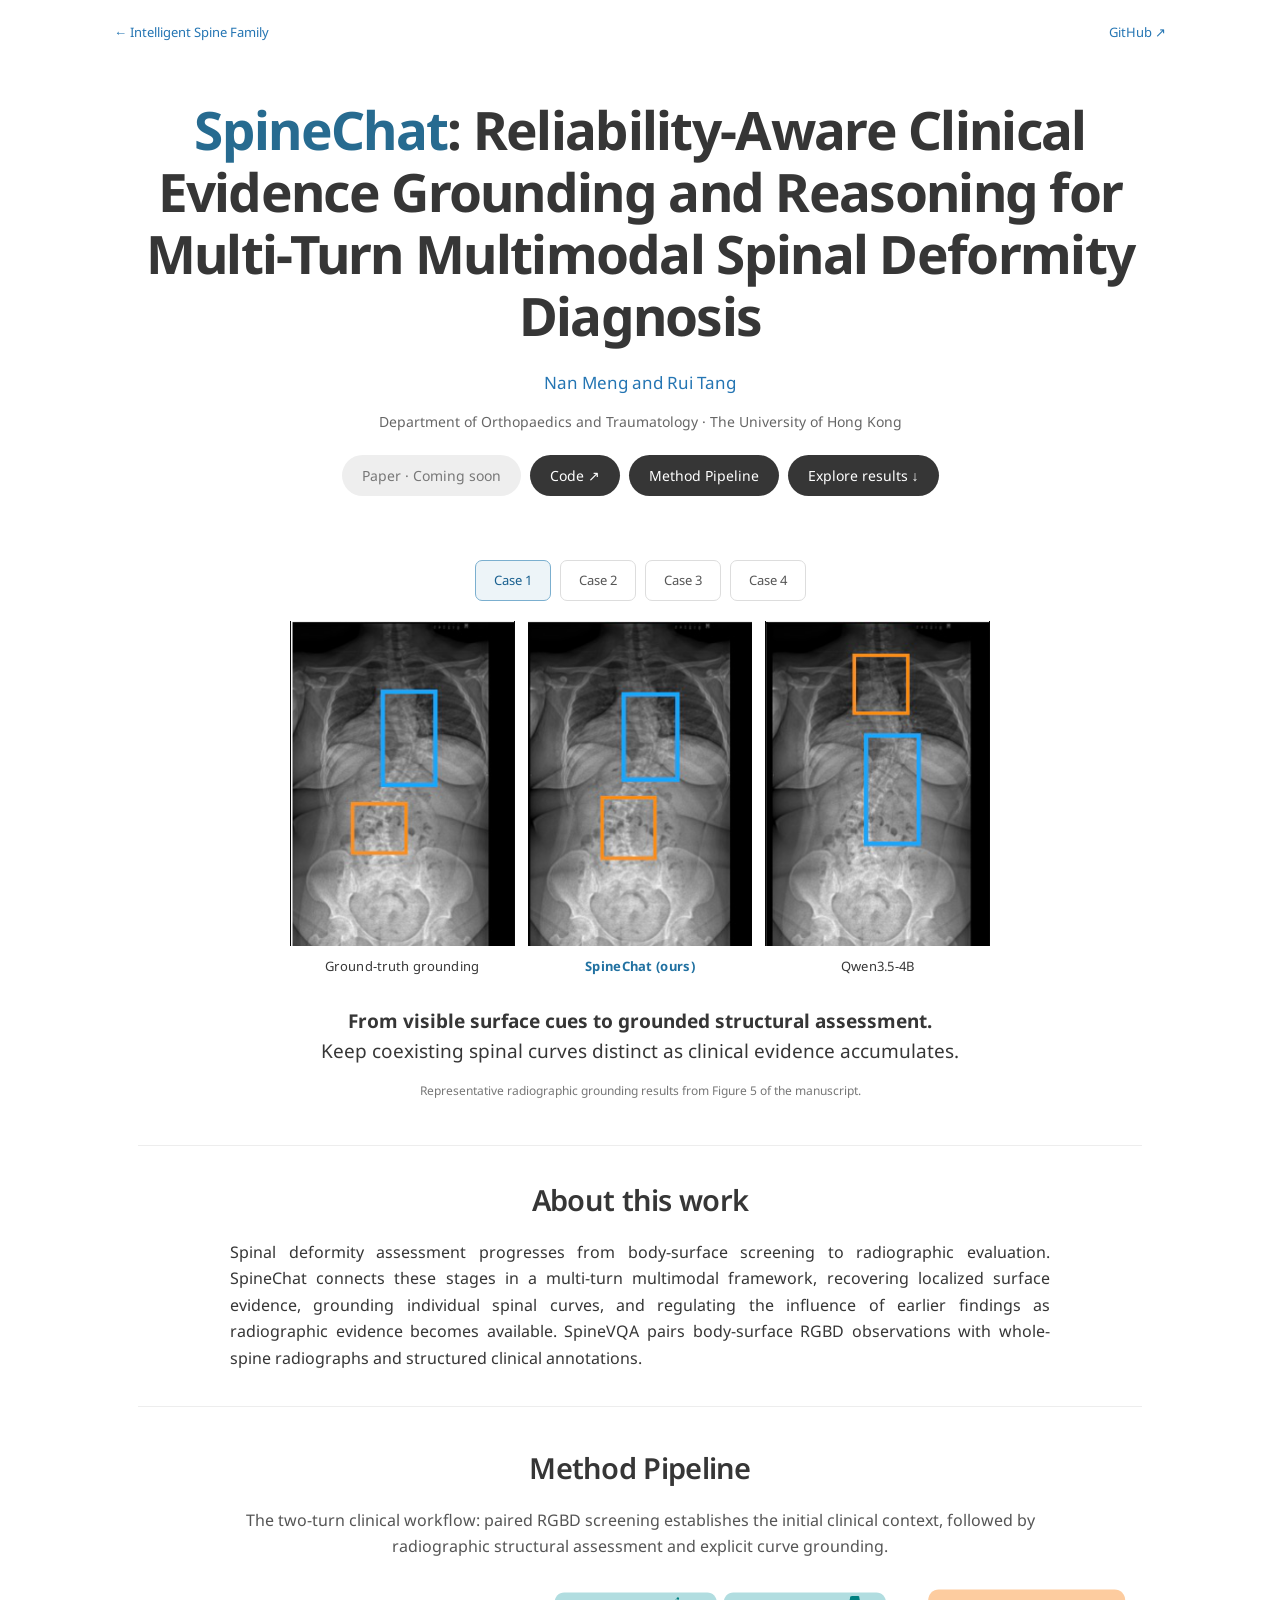
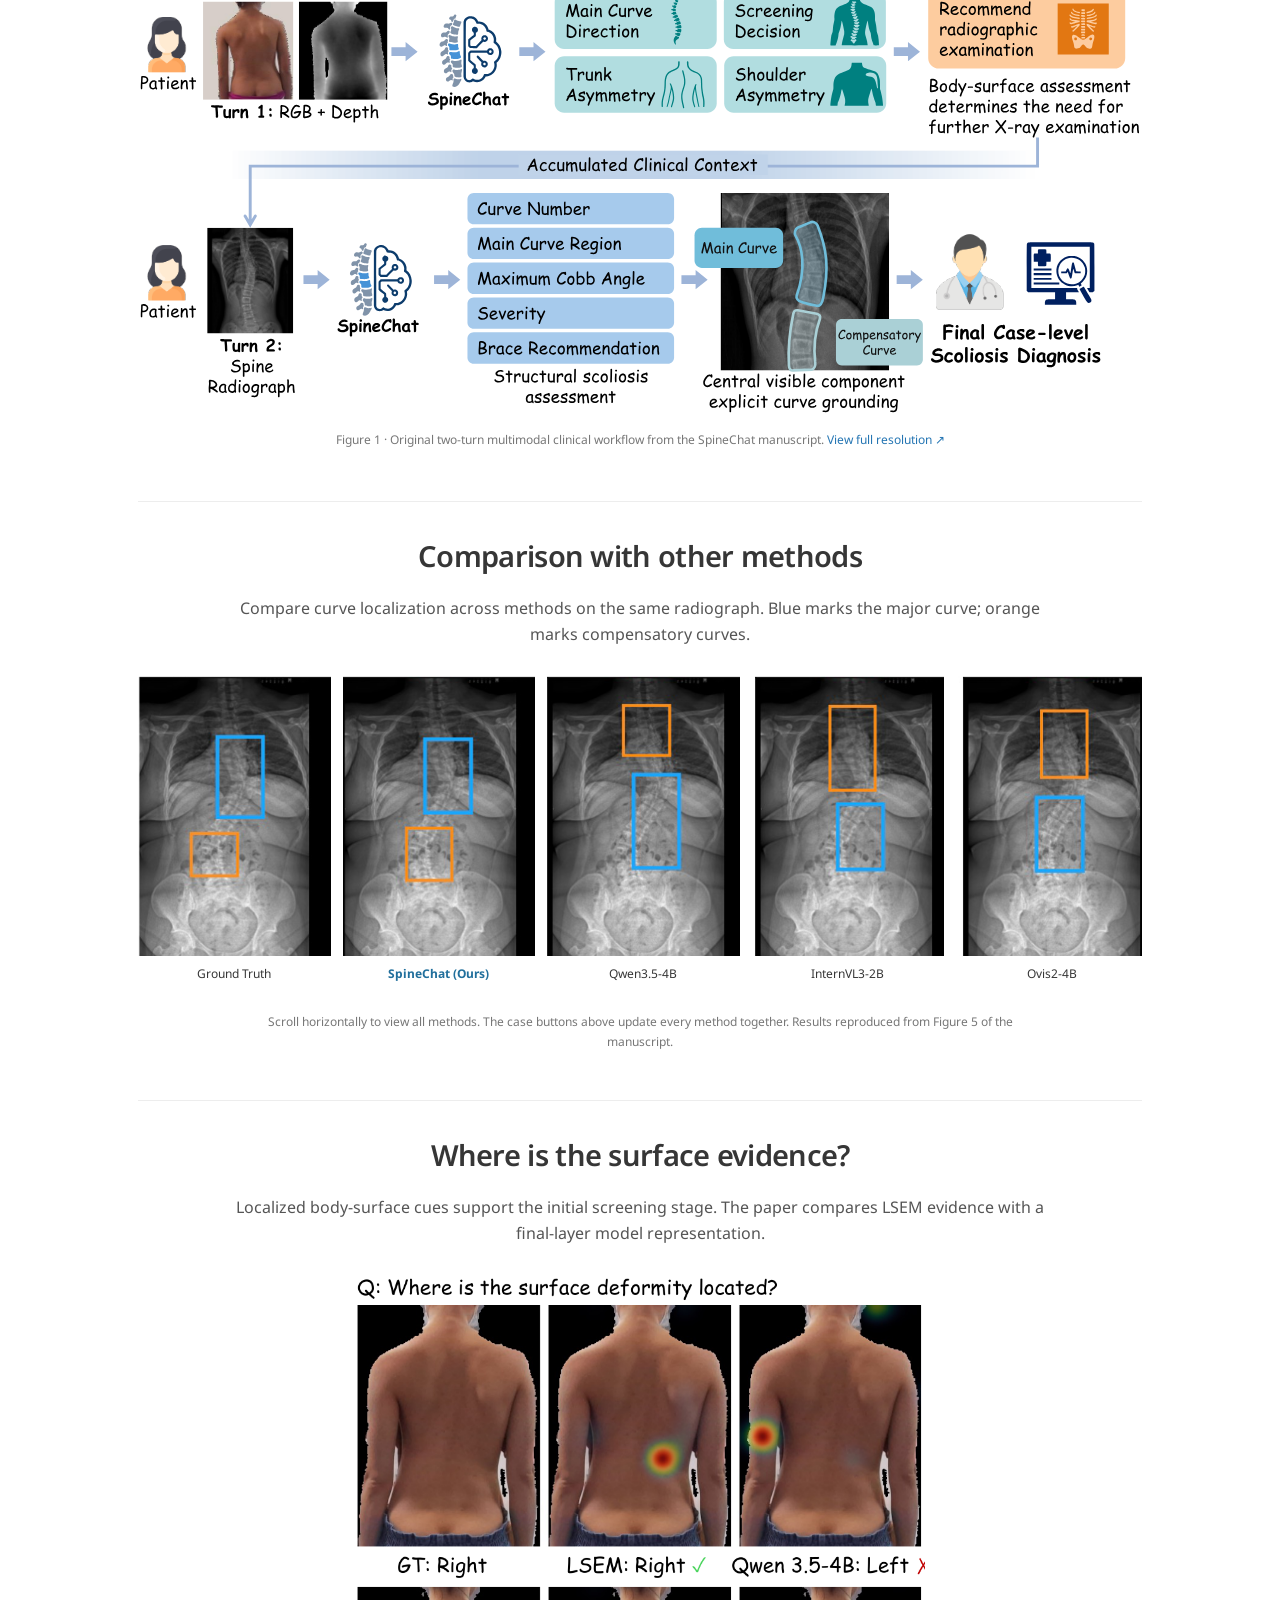
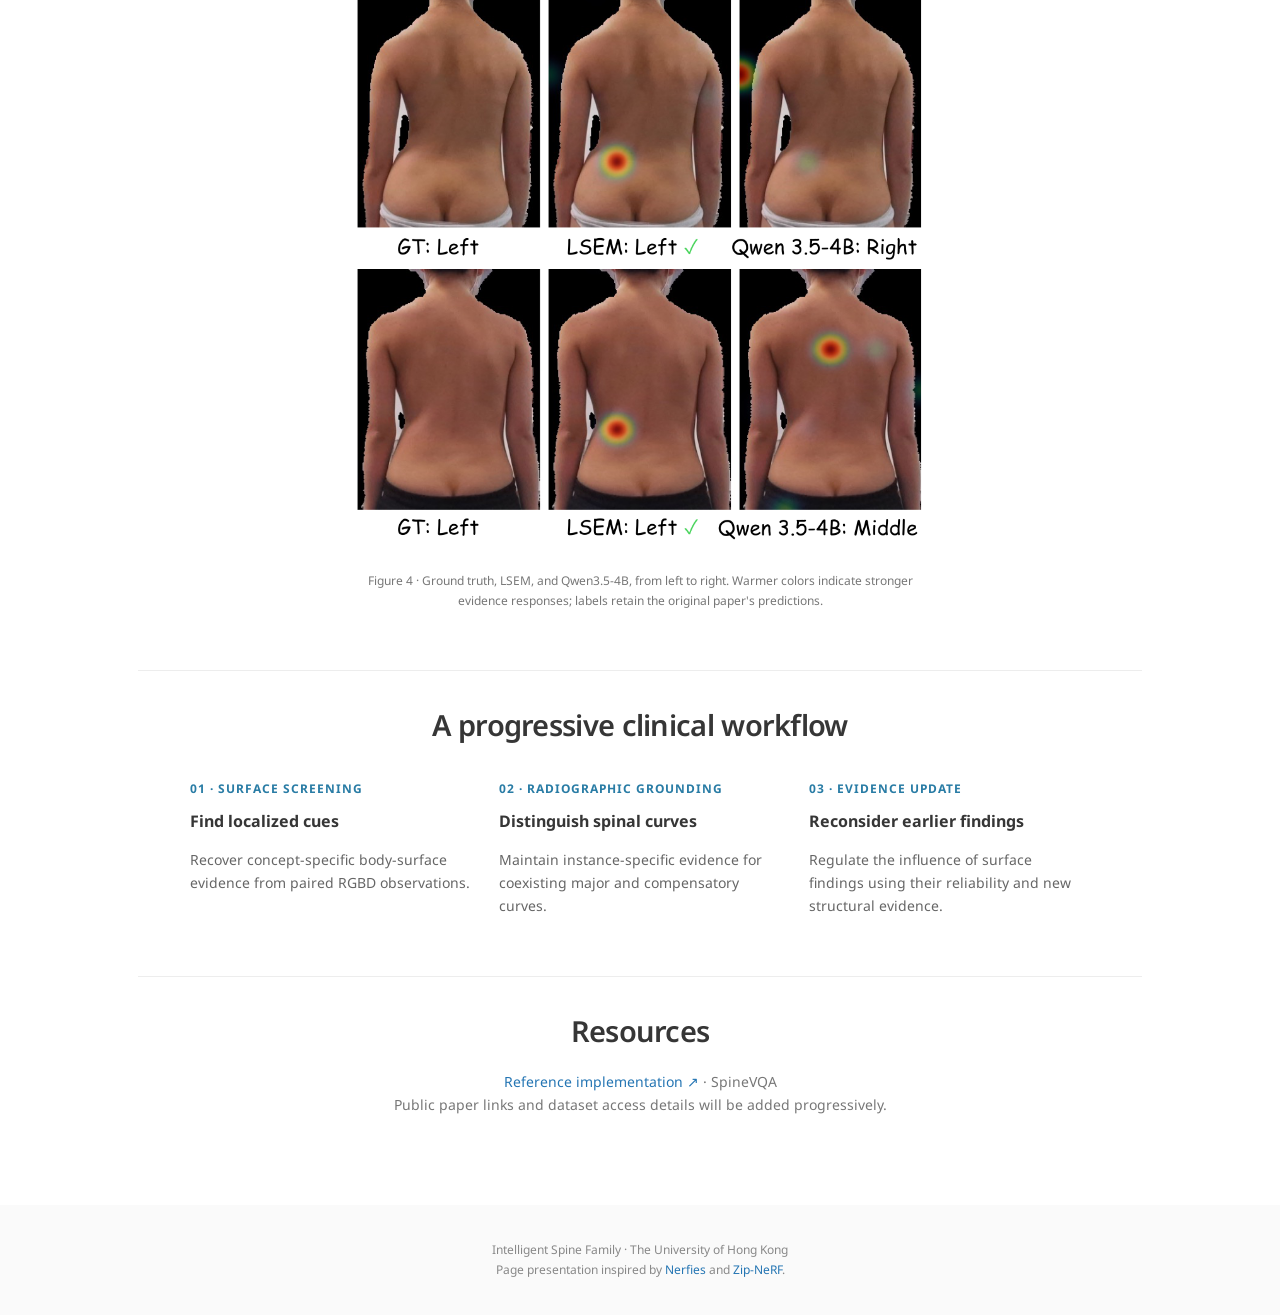
==== commit 6de64948: "Redraw ViT3Flow inference flow and use SpineChat clinical workflow" ====
--- a/docs/spinechat.html
+++ b/docs/spinechat.html
@@ -1 +1 @@
-<!doctype html><html lang="en"><head><meta charset="utf-8"><meta name="viewport" content="width=device-width,initial-scale=1"><meta name="description" content="SpineChat: Reliability-Aware Clinical Evidence Grounding and Reasoning for Multi-Turn Multimodal Spinal Deformity Diagnosis"><title>SpineChat | Intelligent Spine Family</title><link rel="stylesheet" href="assets/style.css"></head><body><nav><a href="index.html">← Intelligent Spine Family</a><a href="https://github.com/Tomry1114/Spine-Family">GitHub ↗</a></nav><main><header class="hero"><h1><span class="project-name">SpineChat</span>: Reliability-Aware Clinical Evidence Grounding and Reasoning for Multi-Turn Multimodal Spinal Deformity Diagnosis</h1><p class="authors">Nan Meng and Rui Tang</p><p class="affiliations">Department of Orthopaedics and Traumatology · The University of Hong Kong</p><div class="links"><span class="pill pending">Paper · Coming soon</span><a class="pill" href="https://github.com/Tomry1114/SpineChat">Code ↗</a><a class="pill" href="#method">Method Pipeline</a><a class="pill" href="#results">Explore results ↓</a></div></header><div data-project="spine"><section class="teaser" id="results"><div class="case-tabs" aria-label="Select case"><button class="case-tab" data-case="0" aria-pressed="true">Case 1</button><button class="case-tab" data-case="1" aria-pressed="false">Case 2</button><button class="case-tab" data-case="2" aria-pressed="false">Case 3</button><button class="case-tab" data-case="3" aria-pressed="false">Case 4</button></div><div class="triptych"><div class="image-panel"><img id="panel-0" src="assets/cases/spine-0-0.png" alt="Case 1: Ground-truth grounding"><span class="image-label ">Ground-truth grounding</span></div><div class="image-panel"><img id="panel-1" src="assets/cases/spine-0-1.png" alt="Case 1: SpineChat (ours)"><span class="image-label ours">SpineChat (ours)</span></div><div class="image-panel"><img id="panel-2" src="assets/cases/spine-0-2.png" alt="Case 1: Qwen3.5-4B"><span class="image-label ">Qwen3.5-4B</span></div></div><p class="teaser-copy"><strong>From visible surface cues to grounded structural assessment.</strong><br>Keep coexisting spinal curves distinct as clinical evidence accumulates.</p><p class="case-caption">Representative radiographic grounding results from Figure 5 of the manuscript.</p></section><section class="paper-section"><h2>About this work</h2><p class="abstract">Spinal deformity assessment progresses from body-surface screening to radiographic evaluation. SpineChat connects these stages in a multi-turn multimodal framework, recovering localized surface evidence, grounding individual spinal curves, and regulating the influence of earlier findings as radiographic evidence becomes available. SpineVQA pairs body-surface RGBD observations with whole-spine radiographs and structured clinical annotations.</p></section><section class="paper-section method-section" id="method"><h2>Method Pipeline</h2><p class="section-copy">The original framework includes LSEM surface evidence extraction, CurveToken Grounding, and Reliability-Aware Evidence Propagation for structured diagnosis.</p><figure class="figure method-figure"><a href="assets/spinechat-method.svg" target="_blank" rel="noopener" aria-label="Open full-resolution spinechat method architecture"><img src="assets/spinechat-method.svg" width="515" height="231" alt="Figure 2 · Overview of the proposed method. The original framework includes LSEM surface evidence extraction, CurveToken Grounding, and Reliability-Aware Evidence Propagation for structured diagnosis."></a><figcaption>Figure 2 · Overview of the proposed method. <a href="assets/spinechat-method.svg" target="_blank" rel="noopener">View full resolution ↗</a></figcaption></figure></section><section class="paper-section"><h2>Comparison with other methods</h2><p class="section-copy">Compare curve localization across methods on the same radiograph. Blue marks the major curve; orange marks compensatory curves.</p><div class="methods-scroll" role="region" aria-label="All methods for the selected case; scroll horizontally" tabindex="0"><div class="methods-grid"><figure class="method-cell "><img data-method="0" src="assets/cases/spine-0-0.png" alt="Case 1: Ground truth"><figcaption>Ground Truth</figcaption></figure><figure class="method-cell featured"><img data-method="1" src="assets/cases/spine-0-1.png" alt="Case 1: SpineChat (ours)"><figcaption>SpineChat (Ours)</figcaption></figure><figure class="method-cell "><img data-method="2" src="assets/cases/spine-0-2.png" alt="Case 1: Qwen3.5-4B"><figcaption>Qwen3.5-4B</figcaption></figure><figure class="method-cell "><img data-method="3" src="assets/cases/spine-0-3.png" alt="Case 1: InternVL3-2B"><figcaption>InternVL3-2B</figcaption></figure><figure class="method-cell "><img data-method="4" src="assets/cases/spine-0-4.png" alt="Case 1: Ovis2-4B"><figcaption>Ovis2-4B</figcaption></figure><figure class="method-cell "><img data-method="5" src="assets/cases/spine-0-5.png" alt="Case 1: MedMO-8B"><figcaption>MedMO-8B</figcaption></figure><figure class="method-cell "><img data-method="6" src="assets/cases/spine-0-6.png" alt="Case 1: Lingshu-7B"><figcaption>Lingshu-7B</figcaption></figure></div></div><p class="case-caption">Scroll horizontally to view all methods. The case buttons above update every method together. Results reproduced from Figure 5 of the manuscript.</p></section><section class="paper-section"><h2>Where is the surface evidence?</h2><p class="section-copy">Localized body-surface cues support the initial screening stage. The paper compares LSEM evidence with a final-layer model representation.</p><figure class="figure narrow"><img src="assets/surface-results.png" alt="Three body-surface cases comparing ground truth, LSEM heatmaps and Qwen3.5-4B evidence"><figcaption>Figure 4 · Ground truth, LSEM, and Qwen3.5-4B, from left to right. Warmer colors indicate stronger evidence responses; labels retain the original paper's predictions.</figcaption></figure></section><section class="paper-section"><h2>A progressive clinical workflow</h2><div class="highlights"><article><span>01 · SURFACE SCREENING</span><h3>Find localized cues</h3><p>Recover concept-specific body-surface evidence from paired RGBD observations.</p></article><article><span>02 · RADIOGRAPHIC GROUNDING</span><h3>Distinguish spinal curves</h3><p>Maintain instance-specific evidence for coexisting major and compensatory curves.</p></article><article><span>03 · EVIDENCE UPDATE</span><h3>Reconsider earlier findings</h3><p>Regulate the influence of surface findings using their reliability and new structural evidence.</p></article></div></section><section class="paper-section"><h2>Resources</h2><p class="resource-line"><a href="https://github.com/Tomry1114/SpineChat">Reference implementation ↗</a> · SpineVQA<br>Public paper links and dataset access details will be added progressively.</p></section></div></main><footer>Intelligent Spine Family · The University of Hong Kong<br>Page presentation inspired by <a href="https://nerfies.github.io/">Nerfies</a> and <a href="https://jonbarron.info/zipnerf/">Zip-NeRF</a>.</footer><script src="assets/results.js" defer></script></body></html>+<!doctype html><html lang="en"><head><meta charset="utf-8"><meta name="viewport" content="width=device-width,initial-scale=1"><meta name="description" content="SpineChat: Reliability-Aware Clinical Evidence Grounding and Reasoning for Multi-Turn Multimodal Spinal Deformity Diagnosis"><title>SpineChat | Intelligent Spine Family</title><link rel="stylesheet" href="assets/style.css"></head><body><nav><a href="index.html">← Intelligent Spine Family</a><a href="https://github.com/Tomry1114/Spine-Family">GitHub ↗</a></nav><main><header class="hero"><h1><span class="project-name">SpineChat</span>: Reliability-Aware Clinical Evidence Grounding and Reasoning for Multi-Turn Multimodal Spinal Deformity Diagnosis</h1><p class="authors">Nan Meng and Rui Tang</p><p class="affiliations">Department of Orthopaedics and Traumatology · The University of Hong Kong</p><div class="links"><span class="pill pending">Paper · Coming soon</span><a class="pill" href="https://github.com/Tomry1114/SpineChat">Code ↗</a><a class="pill" href="#method">Method Pipeline</a><a class="pill" href="#results">Explore results ↓</a></div></header><div data-project="spine"><section class="teaser" id="results"><div class="case-tabs" aria-label="Select case"><button class="case-tab" data-case="0" aria-pressed="true">Case 1</button><button class="case-tab" data-case="1" aria-pressed="false">Case 2</button><button class="case-tab" data-case="2" aria-pressed="false">Case 3</button><button class="case-tab" data-case="3" aria-pressed="false">Case 4</button></div><div class="triptych"><div class="image-panel"><img id="panel-0" src="assets/cases/spine-0-0.png" alt="Case 1: Ground-truth grounding"><span class="image-label ">Ground-truth grounding</span></div><div class="image-panel"><img id="panel-1" src="assets/cases/spine-0-1.png" alt="Case 1: SpineChat (ours)"><span class="image-label ours">SpineChat (ours)</span></div><div class="image-panel"><img id="panel-2" src="assets/cases/spine-0-2.png" alt="Case 1: Qwen3.5-4B"><span class="image-label ">Qwen3.5-4B</span></div></div><p class="teaser-copy"><strong>From visible surface cues to grounded structural assessment.</strong><br>Keep coexisting spinal curves distinct as clinical evidence accumulates.</p><p class="case-caption">Representative radiographic grounding results from Figure 5 of the manuscript.</p></section><section class="paper-section"><h2>About this work</h2><p class="abstract">Spinal deformity assessment progresses from body-surface screening to radiographic evaluation. SpineChat connects these stages in a multi-turn multimodal framework, recovering localized surface evidence, grounding individual spinal curves, and regulating the influence of earlier findings as radiographic evidence becomes available. SpineVQA pairs body-surface RGBD observations with whole-spine radiographs and structured clinical annotations.</p></section><section class="paper-section method-section" id="method"><h2>Method Pipeline</h2><p class="section-copy">The two-turn clinical workflow: paired RGBD screening establishes the initial clinical context, followed by radiographic structural assessment and explicit curve grounding.</p><figure class="figure method-figure"><a href="assets/spinechat-workflow.svg" target="_blank" rel="noopener" aria-label="View full-resolution spinechat flow diagram"><img src="assets/spinechat-workflow.svg" width="516" height="222" alt="The two-turn clinical workflow: paired RGBD screening establishes the initial clinical context, followed by radiographic structural assessment and explicit curve grounding."></a><figcaption>Figure 1 · Original two-turn multimodal clinical workflow from the SpineChat manuscript. <a href="assets/spinechat-workflow.svg" target="_blank" rel="noopener">View full resolution ↗</a></figcaption></figure></section><section class="paper-section"><h2>Comparison with other methods</h2><p class="section-copy">Compare curve localization across methods on the same radiograph. Blue marks the major curve; orange marks compensatory curves.</p><div class="methods-scroll" role="region" aria-label="All methods for the selected case; scroll horizontally" tabindex="0"><div class="methods-grid"><figure class="method-cell "><img data-method="0" src="assets/cases/spine-0-0.png" alt="Case 1: Ground truth"><figcaption>Ground Truth</figcaption></figure><figure class="method-cell featured"><img data-method="1" src="assets/cases/spine-0-1.png" alt="Case 1: SpineChat (ours)"><figcaption>SpineChat (Ours)</figcaption></figure><figure class="method-cell "><img data-method="2" src="assets/cases/spine-0-2.png" alt="Case 1: Qwen3.5-4B"><figcaption>Qwen3.5-4B</figcaption></figure><figure class="method-cell "><img data-method="3" src="assets/cases/spine-0-3.png" alt="Case 1: InternVL3-2B"><figcaption>InternVL3-2B</figcaption></figure><figure class="method-cell "><img data-method="4" src="assets/cases/spine-0-4.png" alt="Case 1: Ovis2-4B"><figcaption>Ovis2-4B</figcaption></figure><figure class="method-cell "><img data-method="5" src="assets/cases/spine-0-5.png" alt="Case 1: MedMO-8B"><figcaption>MedMO-8B</figcaption></figure><figure class="method-cell "><img data-method="6" src="assets/cases/spine-0-6.png" alt="Case 1: Lingshu-7B"><figcaption>Lingshu-7B</figcaption></figure></div></div><p class="case-caption">Scroll horizontally to view all methods. The case buttons above update every method together. Results reproduced from Figure 5 of the manuscript.</p></section><section class="paper-section"><h2>Where is the surface evidence?</h2><p class="section-copy">Localized body-surface cues support the initial screening stage. The paper compares LSEM evidence with a final-layer model representation.</p><figure class="figure narrow"><img src="assets/surface-results.png" alt="Three body-surface cases comparing ground truth, LSEM heatmaps and Qwen3.5-4B evidence"><figcaption>Figure 4 · Ground truth, LSEM, and Qwen3.5-4B, from left to right. Warmer colors indicate stronger evidence responses; labels retain the original paper's predictions.</figcaption></figure></section><section class="paper-section"><h2>A progressive clinical workflow</h2><div class="highlights"><article><span>01 · SURFACE SCREENING</span><h3>Find localized cues</h3><p>Recover concept-specific body-surface evidence from paired RGBD observations.</p></article><article><span>02 · RADIOGRAPHIC GROUNDING</span><h3>Distinguish spinal curves</h3><p>Maintain instance-specific evidence for coexisting major and compensatory curves.</p></article><article><span>03 · EVIDENCE UPDATE</span><h3>Reconsider earlier findings</h3><p>Regulate the influence of surface findings using their reliability and new structural evidence.</p></article></div></section><section class="paper-section"><h2>Resources</h2><p class="resource-line"><a href="https://github.com/Tomry1114/SpineChat">Reference implementation ↗</a> · SpineVQA<br>Public paper links and dataset access details will be added progressively.</p></section></div></main><footer>Intelligent Spine Family · The University of Hong Kong<br>Page presentation inspired by <a href="https://nerfies.github.io/">Nerfies</a> and <a href="https://jonbarron.info/zipnerf/">Zip-NeRF</a>.</footer><script src="assets/results.js" defer></script></body></html>
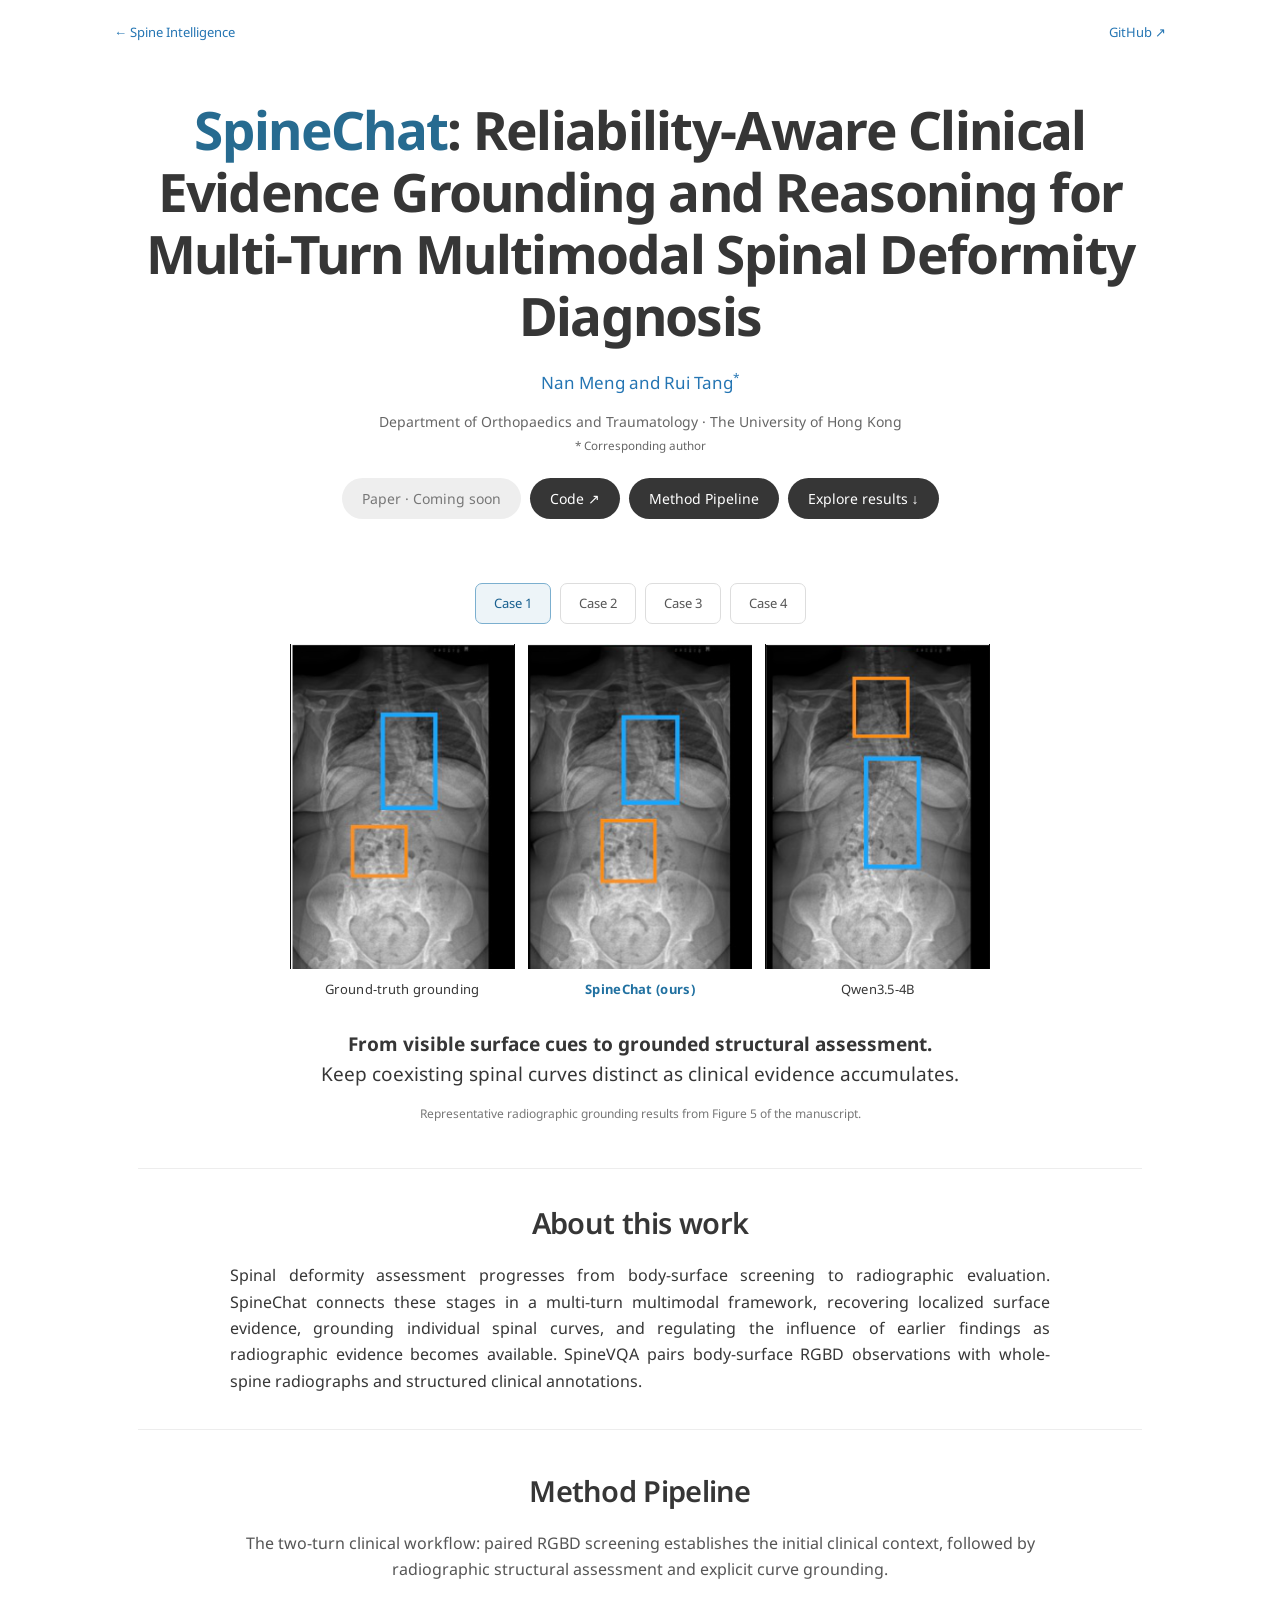
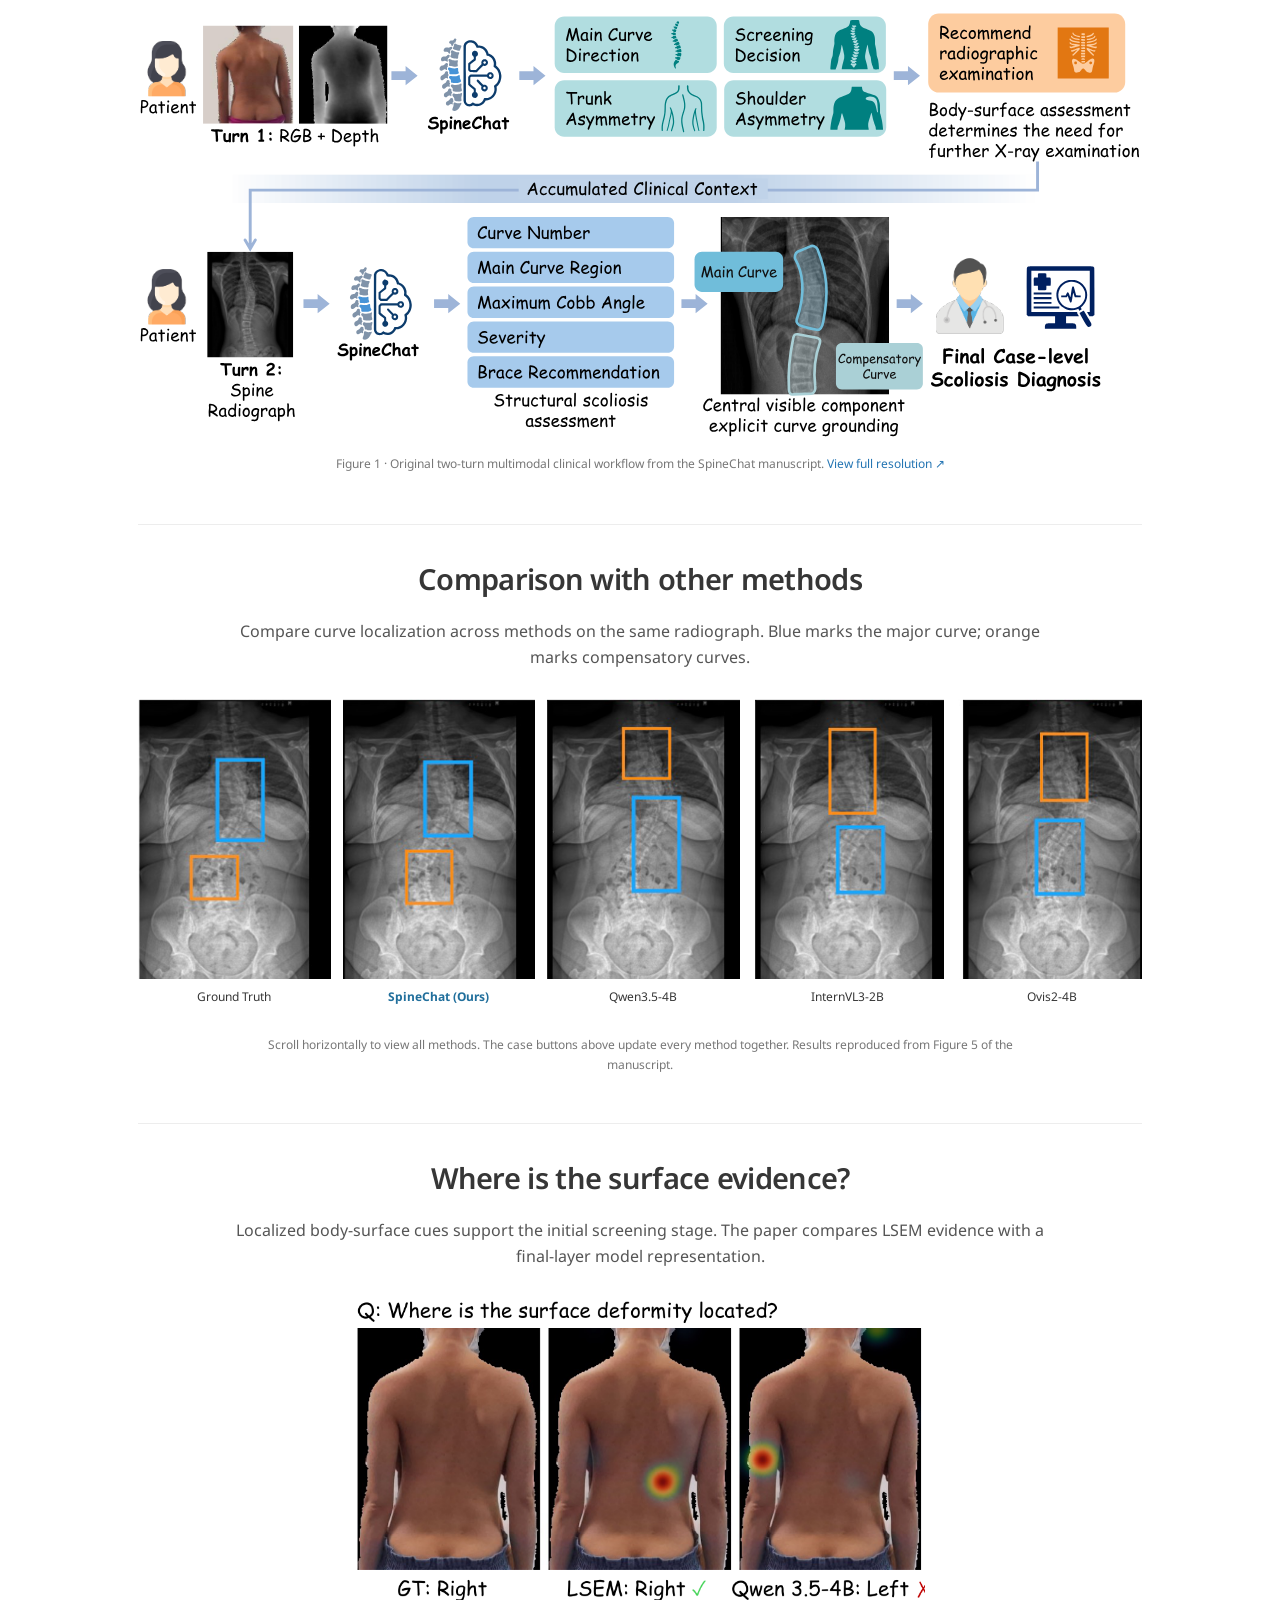
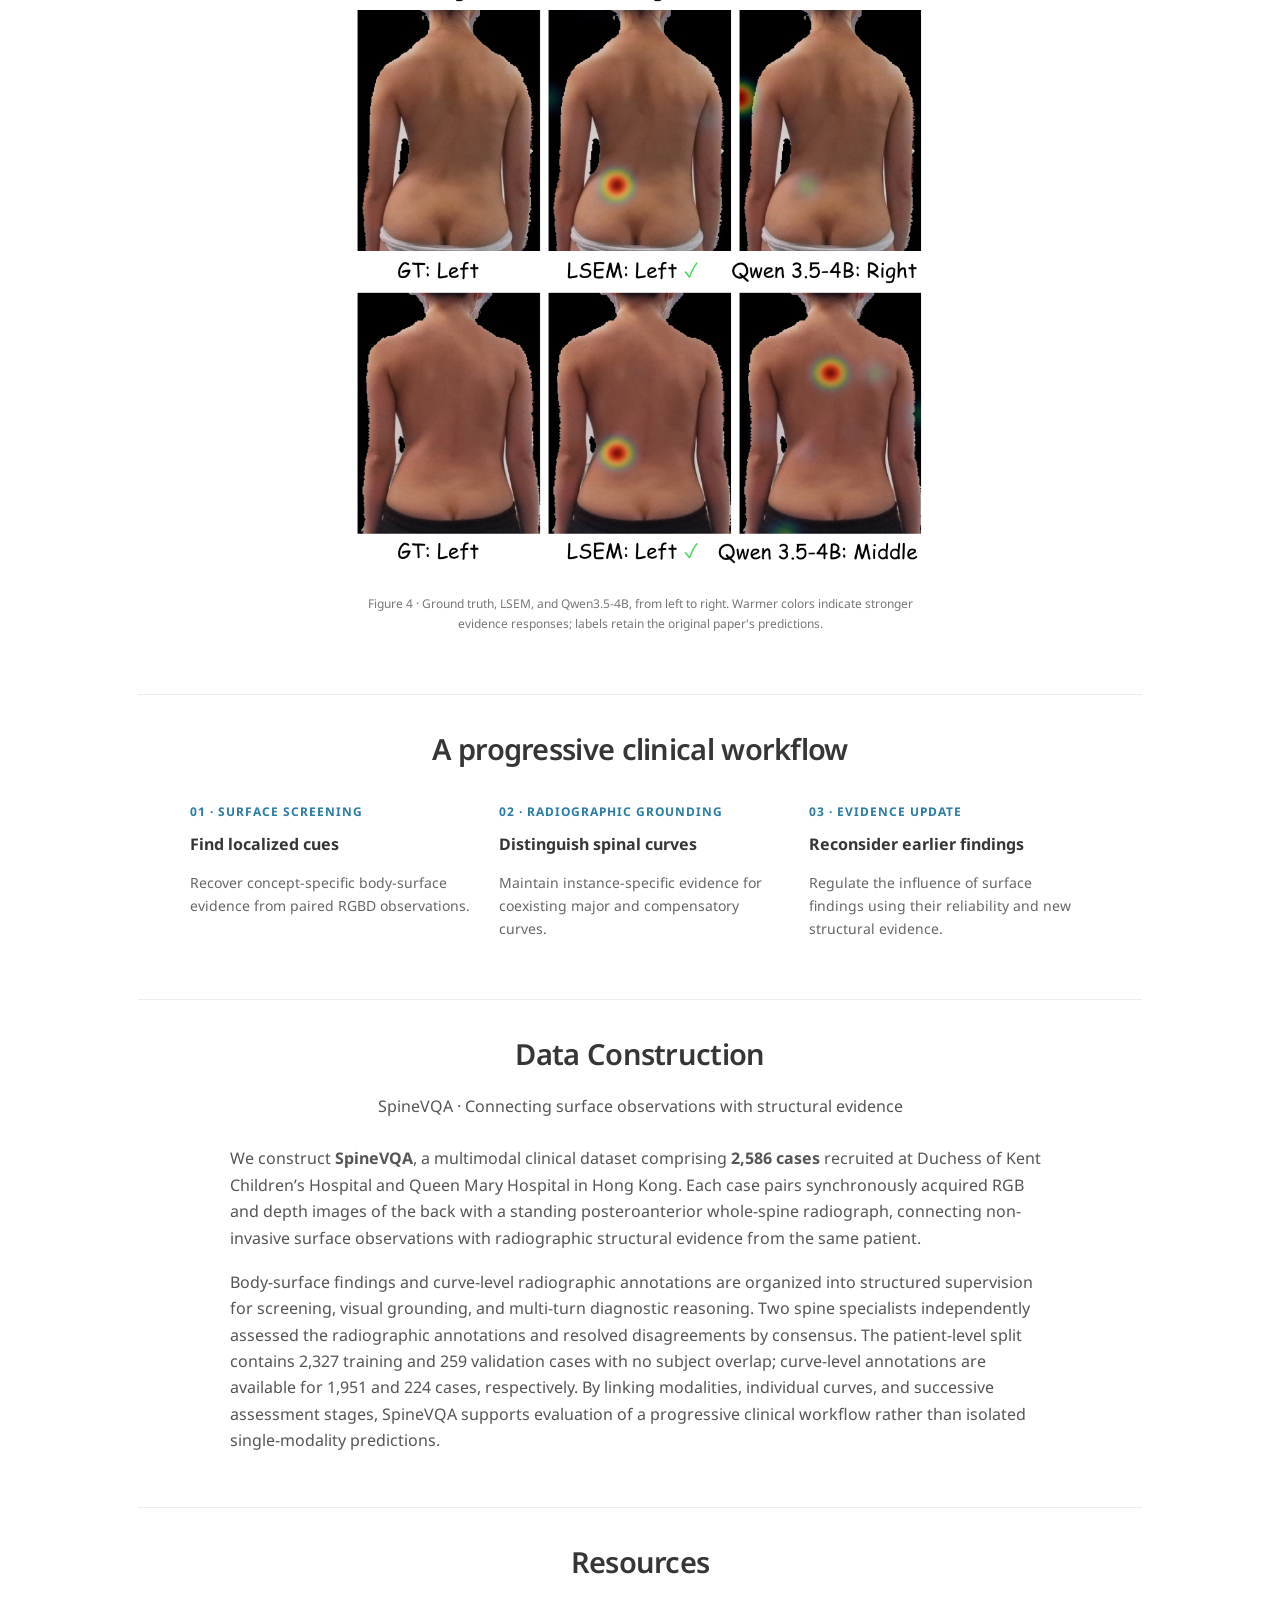
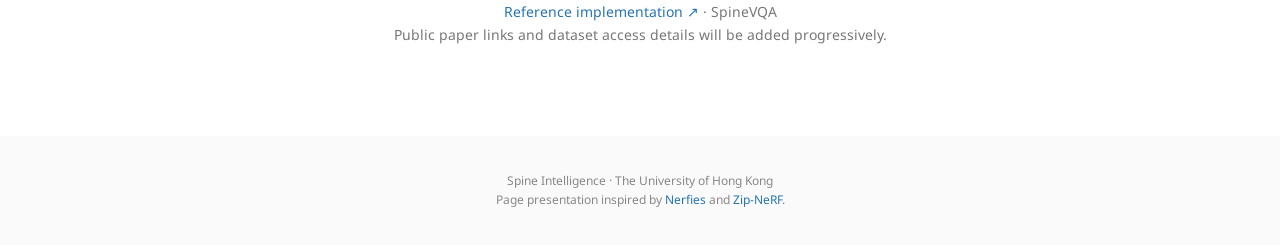
==== commit b5a0be3a: "Rebrand as Spine Intelligence and add dataset contributions" ====
--- a/docs/spinechat.html
+++ b/docs/spinechat.html
@@ -1 +1 @@
-<!doctype html><html lang="en"><head><meta charset="utf-8"><meta name="viewport" content="width=device-width,initial-scale=1"><meta name="description" content="SpineChat: Reliability-Aware Clinical Evidence Grounding and Reasoning for Multi-Turn Multimodal Spinal Deformity Diagnosis"><title>SpineChat | Intelligent Spine Family</title><link rel="stylesheet" href="assets/style.css"></head><body><nav><a href="index.html">← Intelligent Spine Family</a><a href="https://github.com/Tomry1114/Spine-Family">GitHub ↗</a></nav><main><header class="hero"><h1><span class="project-name">SpineChat</span>: Reliability-Aware Clinical Evidence Grounding and Reasoning for Multi-Turn Multimodal Spinal Deformity Diagnosis</h1><p class="authors">Nan Meng and Rui Tang</p><p class="affiliations">Department of Orthopaedics and Traumatology · The University of Hong Kong</p><div class="links"><span class="pill pending">Paper · Coming soon</span><a class="pill" href="https://github.com/Tomry1114/SpineChat">Code ↗</a><a class="pill" href="#method">Method Pipeline</a><a class="pill" href="#results">Explore results ↓</a></div></header><div data-project="spine"><section class="teaser" id="results"><div class="case-tabs" aria-label="Select case"><button class="case-tab" data-case="0" aria-pressed="true">Case 1</button><button class="case-tab" data-case="1" aria-pressed="false">Case 2</button><button class="case-tab" data-case="2" aria-pressed="false">Case 3</button><button class="case-tab" data-case="3" aria-pressed="false">Case 4</button></div><div class="triptych"><div class="image-panel"><img id="panel-0" src="assets/cases/spine-0-0.png" alt="Case 1: Ground-truth grounding"><span class="image-label ">Ground-truth grounding</span></div><div class="image-panel"><img id="panel-1" src="assets/cases/spine-0-1.png" alt="Case 1: SpineChat (ours)"><span class="image-label ours">SpineChat (ours)</span></div><div class="image-panel"><img id="panel-2" src="assets/cases/spine-0-2.png" alt="Case 1: Qwen3.5-4B"><span class="image-label ">Qwen3.5-4B</span></div></div><p class="teaser-copy"><strong>From visible surface cues to grounded structural assessment.</strong><br>Keep coexisting spinal curves distinct as clinical evidence accumulates.</p><p class="case-caption">Representative radiographic grounding results from Figure 5 of the manuscript.</p></section><section class="paper-section"><h2>About this work</h2><p class="abstract">Spinal deformity assessment progresses from body-surface screening to radiographic evaluation. SpineChat connects these stages in a multi-turn multimodal framework, recovering localized surface evidence, grounding individual spinal curves, and regulating the influence of earlier findings as radiographic evidence becomes available. SpineVQA pairs body-surface RGBD observations with whole-spine radiographs and structured clinical annotations.</p></section><section class="paper-section method-section" id="method"><h2>Method Pipeline</h2><p class="section-copy">The two-turn clinical workflow: paired RGBD screening establishes the initial clinical context, followed by radiographic structural assessment and explicit curve grounding.</p><figure class="figure method-figure"><a href="assets/spinechat-workflow.svg" target="_blank" rel="noopener" aria-label="View full-resolution spinechat flow diagram"><img src="assets/spinechat-workflow.svg" width="516" height="222" alt="The two-turn clinical workflow: paired RGBD screening establishes the initial clinical context, followed by radiographic structural assessment and explicit curve grounding."></a><figcaption>Figure 1 · Original two-turn multimodal clinical workflow from the SpineChat manuscript. <a href="assets/spinechat-workflow.svg" target="_blank" rel="noopener">View full resolution ↗</a></figcaption></figure></section><section class="paper-section"><h2>Comparison with other methods</h2><p class="section-copy">Compare curve localization across methods on the same radiograph. Blue marks the major curve; orange marks compensatory curves.</p><div class="methods-scroll" role="region" aria-label="All methods for the selected case; scroll horizontally" tabindex="0"><div class="methods-grid"><figure class="method-cell "><img data-method="0" src="assets/cases/spine-0-0.png" alt="Case 1: Ground truth"><figcaption>Ground Truth</figcaption></figure><figure class="method-cell featured"><img data-method="1" src="assets/cases/spine-0-1.png" alt="Case 1: SpineChat (ours)"><figcaption>SpineChat (Ours)</figcaption></figure><figure class="method-cell "><img data-method="2" src="assets/cases/spine-0-2.png" alt="Case 1: Qwen3.5-4B"><figcaption>Qwen3.5-4B</figcaption></figure><figure class="method-cell "><img data-method="3" src="assets/cases/spine-0-3.png" alt="Case 1: InternVL3-2B"><figcaption>InternVL3-2B</figcaption></figure><figure class="method-cell "><img data-method="4" src="assets/cases/spine-0-4.png" alt="Case 1: Ovis2-4B"><figcaption>Ovis2-4B</figcaption></figure><figure class="method-cell "><img data-method="5" src="assets/cases/spine-0-5.png" alt="Case 1: MedMO-8B"><figcaption>MedMO-8B</figcaption></figure><figure class="method-cell "><img data-method="6" src="assets/cases/spine-0-6.png" alt="Case 1: Lingshu-7B"><figcaption>Lingshu-7B</figcaption></figure></div></div><p class="case-caption">Scroll horizontally to view all methods. The case buttons above update every method together. Results reproduced from Figure 5 of the manuscript.</p></section><section class="paper-section"><h2>Where is the surface evidence?</h2><p class="section-copy">Localized body-surface cues support the initial screening stage. The paper compares LSEM evidence with a final-layer model representation.</p><figure class="figure narrow"><img src="assets/surface-results.png" alt="Three body-surface cases comparing ground truth, LSEM heatmaps and Qwen3.5-4B evidence"><figcaption>Figure 4 · Ground truth, LSEM, and Qwen3.5-4B, from left to right. Warmer colors indicate stronger evidence responses; labels retain the original paper's predictions.</figcaption></figure></section><section class="paper-section"><h2>A progressive clinical workflow</h2><div class="highlights"><article><span>01 · SURFACE SCREENING</span><h3>Find localized cues</h3><p>Recover concept-specific body-surface evidence from paired RGBD observations.</p></article><article><span>02 · RADIOGRAPHIC GROUNDING</span><h3>Distinguish spinal curves</h3><p>Maintain instance-specific evidence for coexisting major and compensatory curves.</p></article><article><span>03 · EVIDENCE UPDATE</span><h3>Reconsider earlier findings</h3><p>Regulate the influence of surface findings using their reliability and new structural evidence.</p></article></div></section><section class="paper-section"><h2>Resources</h2><p class="resource-line"><a href="https://github.com/Tomry1114/SpineChat">Reference implementation ↗</a> · SpineVQA<br>Public paper links and dataset access details will be added progressively.</p></section></div></main><footer>Intelligent Spine Family · The University of Hong Kong<br>Page presentation inspired by <a href="https://nerfies.github.io/">Nerfies</a> and <a href="https://jonbarron.info/zipnerf/">Zip-NeRF</a>.</footer><script src="assets/results.js" defer></script></body></html>+<!doctype html><html lang="en"><head><meta charset="utf-8"><meta name="viewport" content="width=device-width,initial-scale=1"><meta name="description" content="SpineChat: Reliability-Aware Clinical Evidence Grounding and Reasoning for Multi-Turn Multimodal Spinal Deformity Diagnosis"><title>SpineChat | Spine Intelligence</title><link rel="stylesheet" href="assets/style.css"></head><body><nav><a href="index.html">← Spine Intelligence</a><a href="https://github.com/Tomry1114/Spine-Family">GitHub ↗</a></nav><main><header class="hero"><h1><span class="project-name">SpineChat</span>: Reliability-Aware Clinical Evidence Grounding and Reasoning for Multi-Turn Multimodal Spinal Deformity Diagnosis</h1><p class="authors">Nan Meng and Rui Tang<sup>*</sup></p><p class="affiliations">Department of Orthopaedics and Traumatology · The University of Hong Kong<br><small>* Corresponding author</small></p><div class="links"><span class="pill pending">Paper · Coming soon</span><a class="pill" href="https://github.com/Tomry1114/SpineChat">Code ↗</a><a class="pill" href="#method">Method Pipeline</a><a class="pill" href="#results">Explore results ↓</a></div></header><div data-project="spine"><section class="teaser" id="results"><div class="case-tabs" aria-label="Select case"><button class="case-tab" data-case="0" aria-pressed="true">Case 1</button><button class="case-tab" data-case="1" aria-pressed="false">Case 2</button><button class="case-tab" data-case="2" aria-pressed="false">Case 3</button><button class="case-tab" data-case="3" aria-pressed="false">Case 4</button></div><div class="triptych"><div class="image-panel"><img id="panel-0" src="assets/cases/spine-0-0.png" alt="Case 1: Ground-truth grounding"><span class="image-label ">Ground-truth grounding</span></div><div class="image-panel"><img id="panel-1" src="assets/cases/spine-0-1.png" alt="Case 1: SpineChat (ours)"><span class="image-label ours">SpineChat (ours)</span></div><div class="image-panel"><img id="panel-2" src="assets/cases/spine-0-2.png" alt="Case 1: Qwen3.5-4B"><span class="image-label ">Qwen3.5-4B</span></div></div><p class="teaser-copy"><strong>From visible surface cues to grounded structural assessment.</strong><br>Keep coexisting spinal curves distinct as clinical evidence accumulates.</p><p class="case-caption">Representative radiographic grounding results from Figure 5 of the manuscript.</p></section><section class="paper-section"><h2>About this work</h2><p class="abstract">Spinal deformity assessment progresses from body-surface screening to radiographic evaluation. SpineChat connects these stages in a multi-turn multimodal framework, recovering localized surface evidence, grounding individual spinal curves, and regulating the influence of earlier findings as radiographic evidence becomes available. SpineVQA pairs body-surface RGBD observations with whole-spine radiographs and structured clinical annotations.</p></section><section class="paper-section method-section" id="method"><h2>Method Pipeline</h2><p class="section-copy">The two-turn clinical workflow: paired RGBD screening establishes the initial clinical context, followed by radiographic structural assessment and explicit curve grounding.</p><figure class="figure method-figure"><a href="assets/spinechat-workflow.svg" target="_blank" rel="noopener" aria-label="View full-resolution spinechat flow diagram"><img src="assets/spinechat-workflow.svg" width="516" height="222" alt="The two-turn clinical workflow: paired RGBD screening establishes the initial clinical context, followed by radiographic structural assessment and explicit curve grounding."></a><figcaption>Figure 1 · Original two-turn multimodal clinical workflow from the SpineChat manuscript. <a href="assets/spinechat-workflow.svg" target="_blank" rel="noopener">View full resolution ↗</a></figcaption></figure></section><section class="paper-section"><h2>Comparison with other methods</h2><p class="section-copy">Compare curve localization across methods on the same radiograph. Blue marks the major curve; orange marks compensatory curves.</p><div class="methods-scroll" role="region" aria-label="All methods for the selected case; scroll horizontally" tabindex="0"><div class="methods-grid"><figure class="method-cell "><img data-method="0" src="assets/cases/spine-0-0.png" alt="Case 1: Ground truth"><figcaption>Ground Truth</figcaption></figure><figure class="method-cell featured"><img data-method="1" src="assets/cases/spine-0-1.png" alt="Case 1: SpineChat (ours)"><figcaption>SpineChat (Ours)</figcaption></figure><figure class="method-cell "><img data-method="2" src="assets/cases/spine-0-2.png" alt="Case 1: Qwen3.5-4B"><figcaption>Qwen3.5-4B</figcaption></figure><figure class="method-cell "><img data-method="3" src="assets/cases/spine-0-3.png" alt="Case 1: InternVL3-2B"><figcaption>InternVL3-2B</figcaption></figure><figure class="method-cell "><img data-method="4" src="assets/cases/spine-0-4.png" alt="Case 1: Ovis2-4B"><figcaption>Ovis2-4B</figcaption></figure><figure class="method-cell "><img data-method="5" src="assets/cases/spine-0-5.png" alt="Case 1: MedMO-8B"><figcaption>MedMO-8B</figcaption></figure><figure class="method-cell "><img data-method="6" src="assets/cases/spine-0-6.png" alt="Case 1: Lingshu-7B"><figcaption>Lingshu-7B</figcaption></figure></div></div><p class="case-caption">Scroll horizontally to view all methods. The case buttons above update every method together. Results reproduced from Figure 5 of the manuscript.</p></section><section class="paper-section"><h2>Where is the surface evidence?</h2><p class="section-copy">Localized body-surface cues support the initial screening stage. The paper compares LSEM evidence with a final-layer model representation.</p><figure class="figure narrow"><img src="assets/surface-results.png" alt="Three body-surface cases comparing ground truth, LSEM heatmaps and Qwen3.5-4B evidence"><figcaption>Figure 4 · Ground truth, LSEM, and Qwen3.5-4B, from left to right. Warmer colors indicate stronger evidence responses; labels retain the original paper's predictions.</figcaption></figure></section><section class="paper-section"><h2>A progressive clinical workflow</h2><div class="highlights"><article><span>01 · SURFACE SCREENING</span><h3>Find localized cues</h3><p>Recover concept-specific body-surface evidence from paired RGBD observations.</p></article><article><span>02 · RADIOGRAPHIC GROUNDING</span><h3>Distinguish spinal curves</h3><p>Maintain instance-specific evidence for coexisting major and compensatory curves.</p></article><article><span>03 · EVIDENCE UPDATE</span><h3>Reconsider earlier findings</h3><p>Regulate the influence of surface findings using their reliability and new structural evidence.</p></article></div></section><section class="paper-section data-section" id="data"><h2>Data Construction</h2><p class="section-copy">SpineVQA · Connecting surface observations with structural evidence</p><div class="dataset-copy"><p>We construct <strong>SpineVQA</strong>, a multimodal clinical dataset comprising <strong>2,586 cases</strong> recruited at Duchess of Kent Children’s Hospital and Queen Mary Hospital in Hong Kong. Each case pairs synchronously acquired RGB and depth images of the back with a standing posteroanterior whole-spine radiograph, connecting non-invasive surface observations with radiographic structural evidence from the same patient.</p><p>Body-surface findings and curve-level radiographic annotations are organized into structured supervision for screening, visual grounding, and multi-turn diagnostic reasoning. Two spine specialists independently assessed the radiographic annotations and resolved disagreements by consensus. The patient-level split contains 2,327 training and 259 validation cases with no subject overlap; curve-level annotations are available for 1,951 and 224 cases, respectively. By linking modalities, individual curves, and successive assessment stages, SpineVQA supports evaluation of a progressive clinical workflow rather than isolated single-modality predictions.</p></div></section><section class="paper-section"><h2>Resources</h2><p class="resource-line"><a href="https://github.com/Tomry1114/SpineChat">Reference implementation ↗</a> · SpineVQA<br>Public paper links and dataset access details will be added progressively.</p></section></div></main><footer>Spine Intelligence · The University of Hong Kong<br>Page presentation inspired by <a href="https://nerfies.github.io/">Nerfies</a> and <a href="https://jonbarron.info/zipnerf/">Zip-NeRF</a>.</footer><script src="assets/results.js" defer></script></body></html>
--- a/docs/assets/style.css
+++ b/docs/assets/style.css
@@ -16,3 +16,10 @@
 .method-cell.featured{border:0;outline:0;box-shadow:none}
 [data-project][aria-busy="true"] .case-tabs{opacity:.65}
 @media(max-width:700px){.method-section{padding-top:30px;padding-bottom:28px}.method-figure{margin-top:20px}.method-cell img{height:250px}.methods-grid{gap:10px}.method-cell figcaption{font-size:11px}}
+
+/* Dataset contributions and graphical-abstract project previews. */
+.dataset-copy{max-width:820px;margin:0 auto;font-size:16px;color:#555}
+.dataset-copy p{margin:0 0 18px}
+.family-card img{width:100%;height:auto;aspect-ratio:2.2 / 1;object-fit:contain;background:#fff}
+.authors sup{font-size:.7em;vertical-align:super;line-height:0}
+@media(max-width:700px){.family-card img{height:auto}.dataset-copy{font-size:15px}}
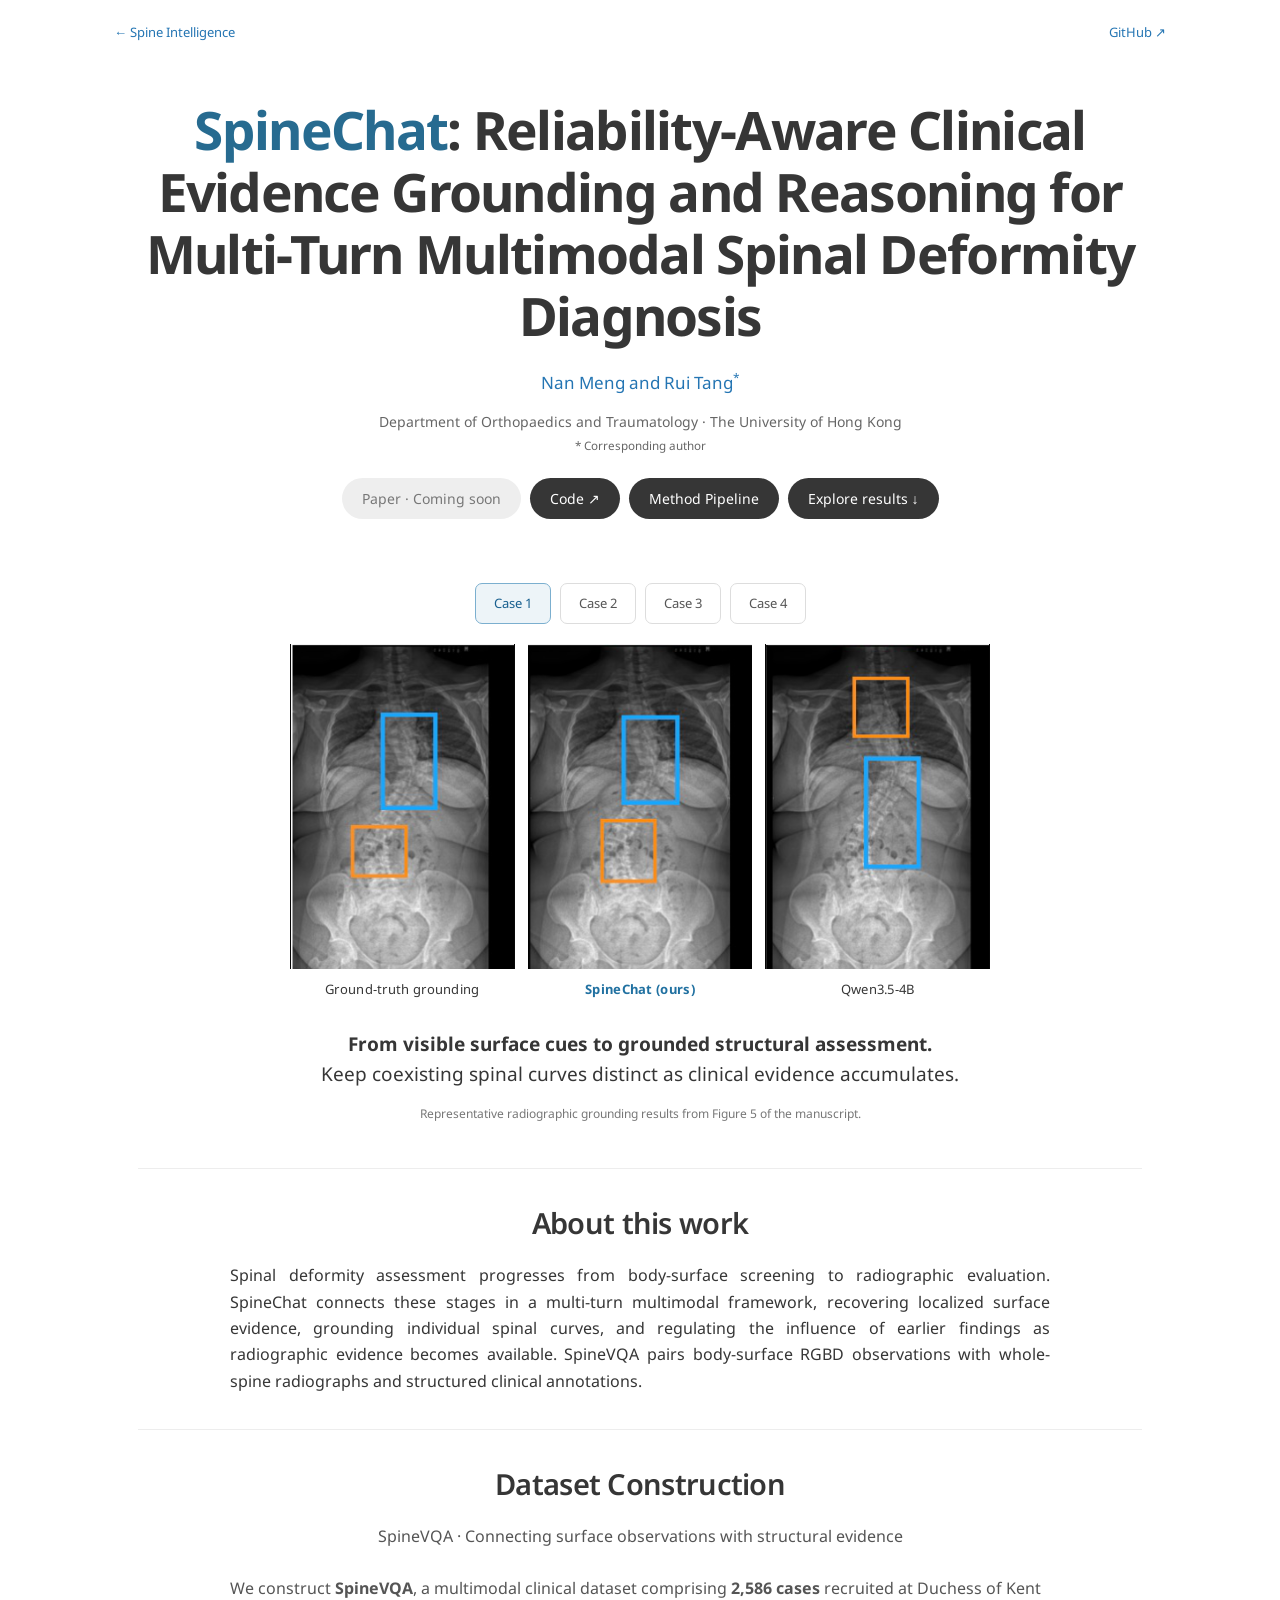
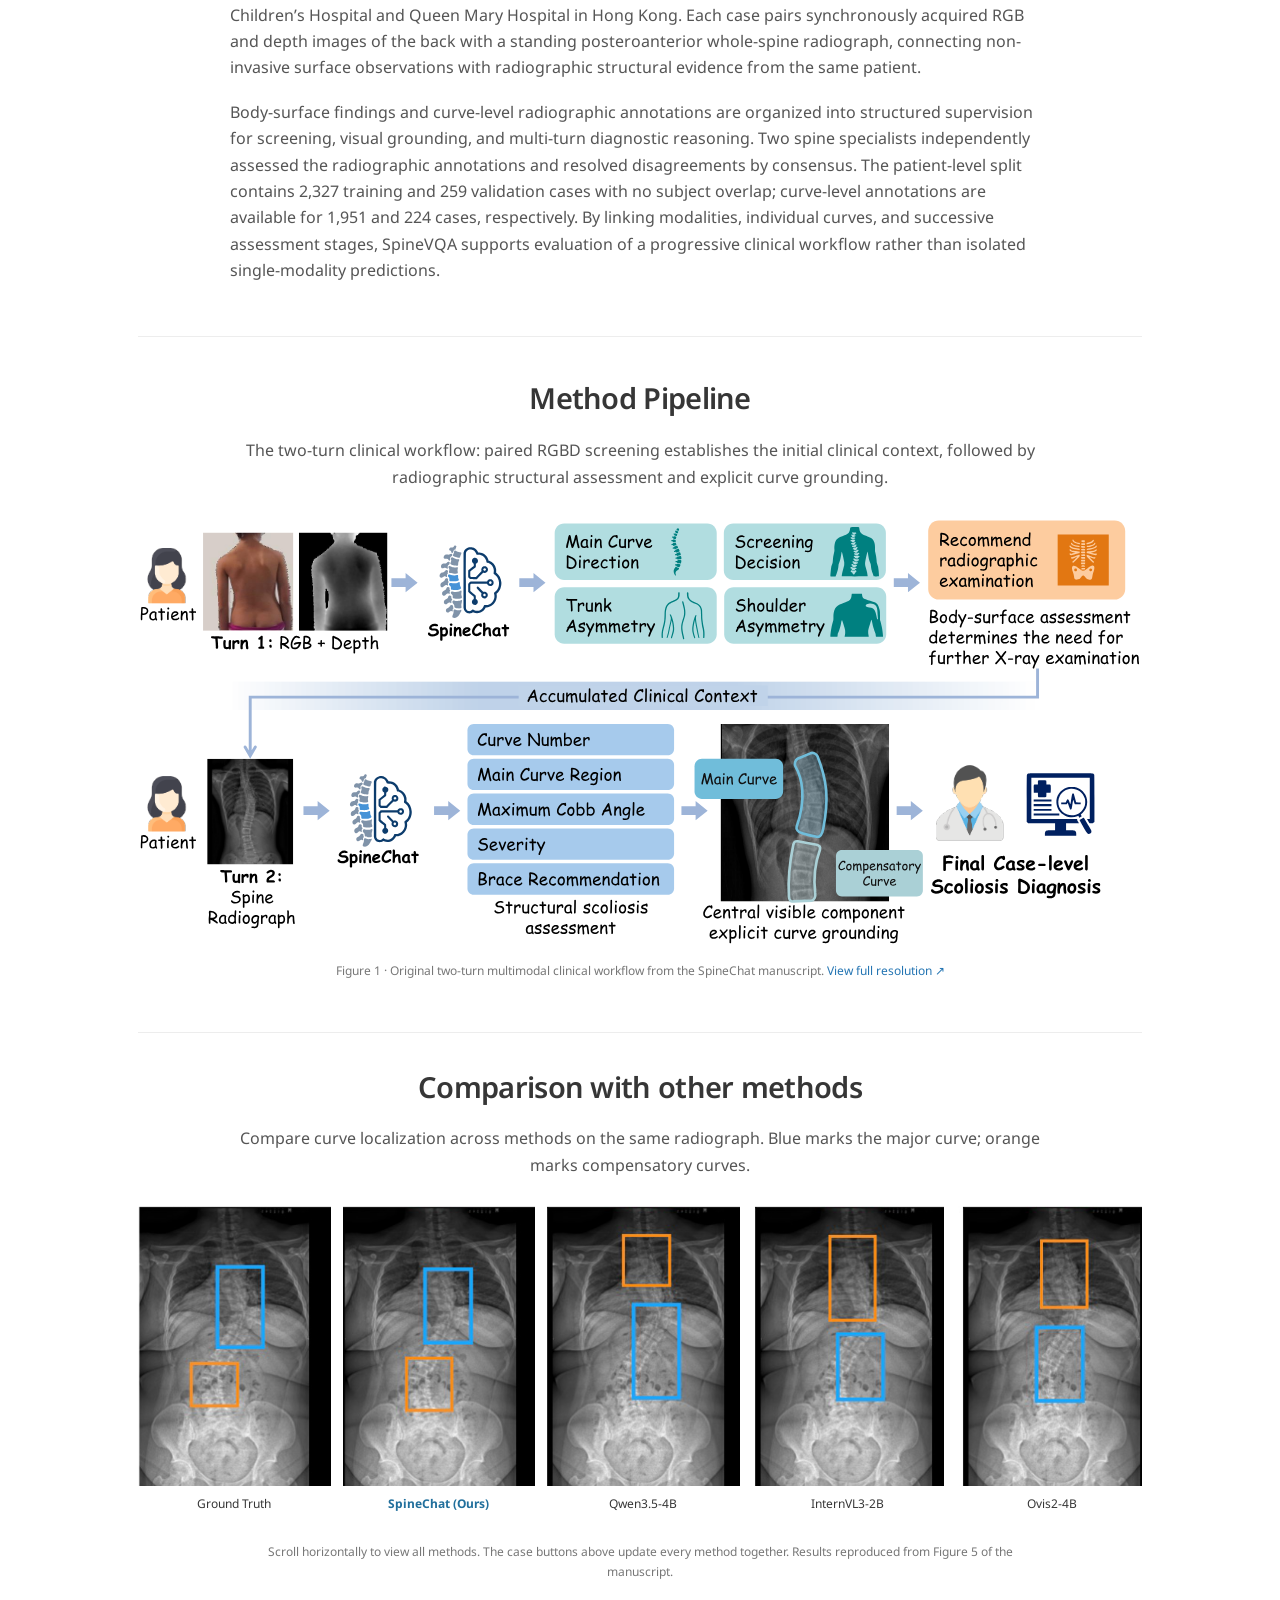
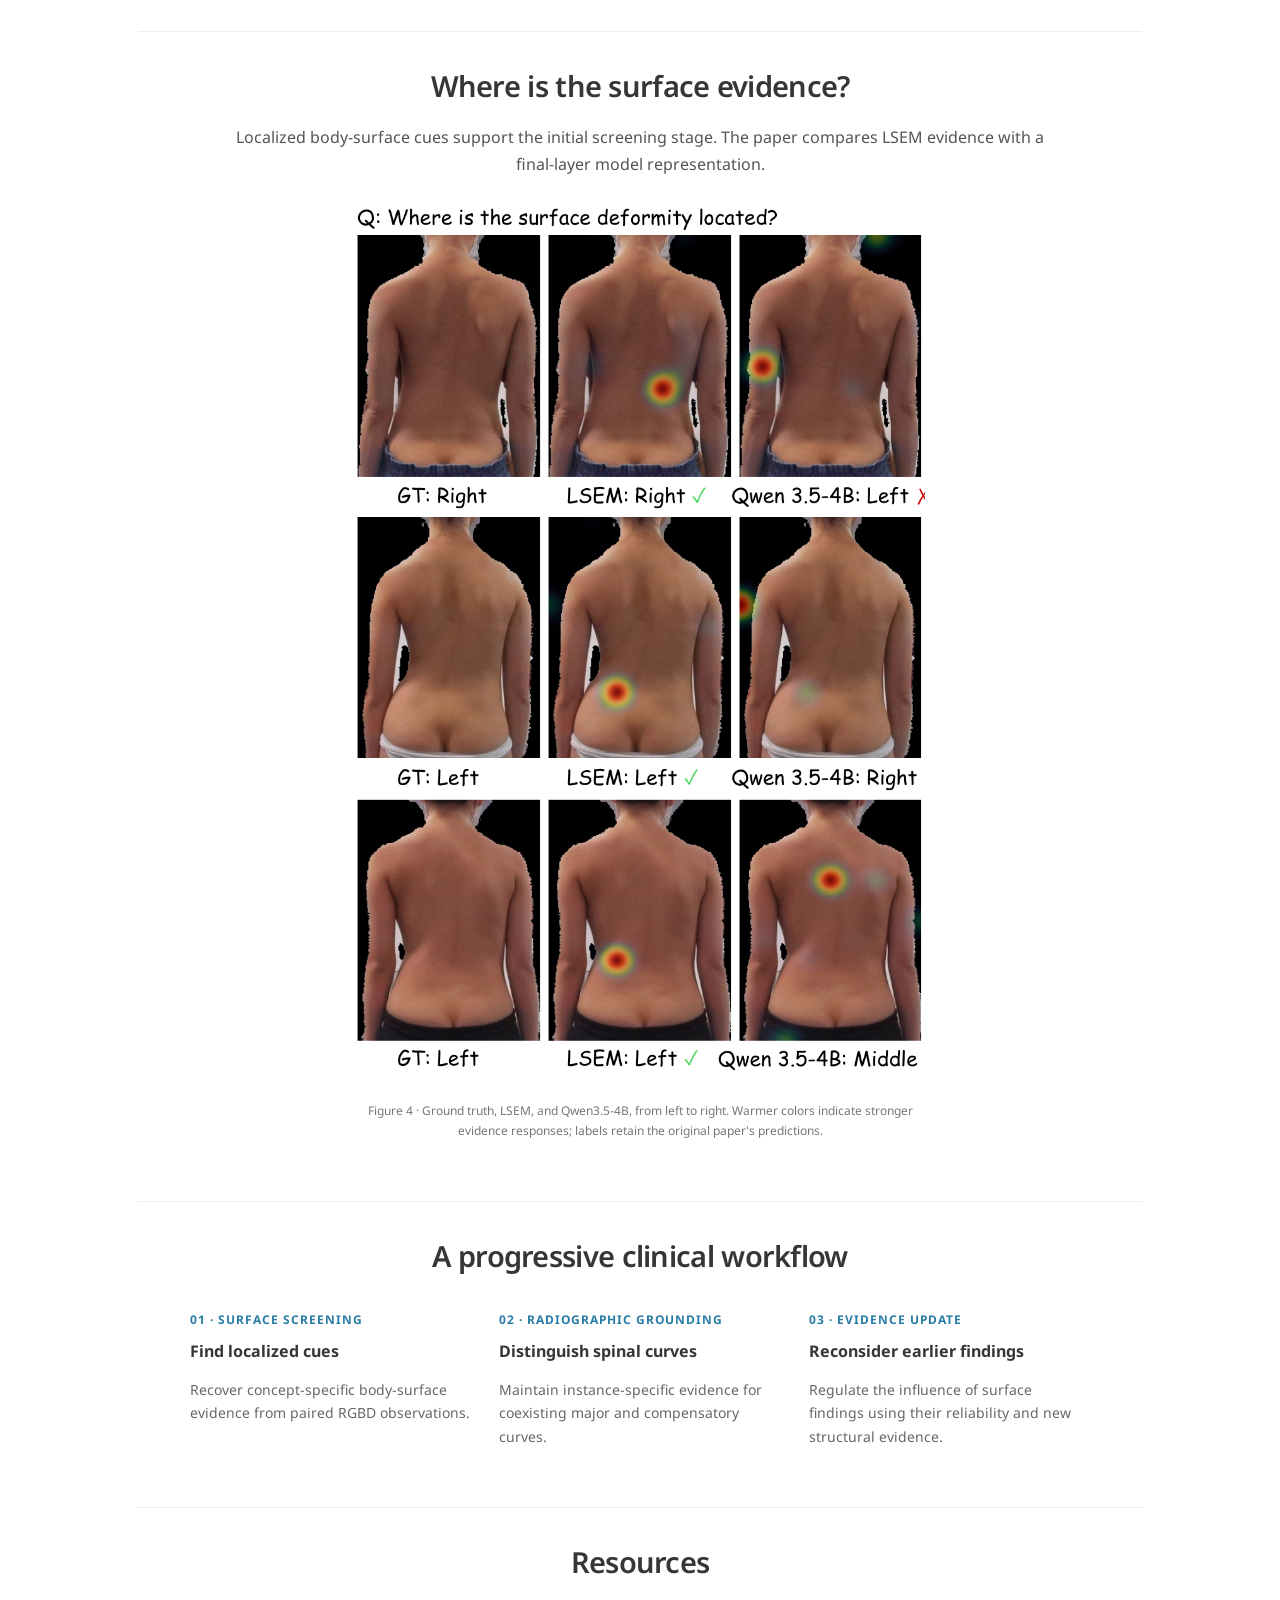
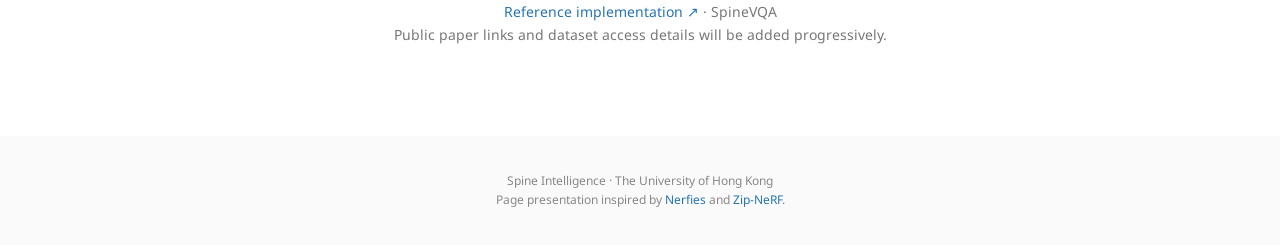
==== commit a5ccc8a0: "Place Dataset Construction directly below About this work" ====
--- a/docs/spinechat.html
+++ b/docs/spinechat.html
@@ -1 +1 @@
-<!doctype html><html lang="en"><head><meta charset="utf-8"><meta name="viewport" content="width=device-width,initial-scale=1"><meta name="description" content="SpineChat: Reliability-Aware Clinical Evidence Grounding and Reasoning for Multi-Turn Multimodal Spinal Deformity Diagnosis"><title>SpineChat | Spine Intelligence</title><link rel="stylesheet" href="assets/style.css"></head><body><nav><a href="index.html">← Spine Intelligence</a><a href="https://github.com/Tomry1114/Spine-Family">GitHub ↗</a></nav><main><header class="hero"><h1><span class="project-name">SpineChat</span>: Reliability-Aware Clinical Evidence Grounding and Reasoning for Multi-Turn Multimodal Spinal Deformity Diagnosis</h1><p class="authors">Nan Meng and Rui Tang<sup>*</sup></p><p class="affiliations">Department of Orthopaedics and Traumatology · The University of Hong Kong<br><small>* Corresponding author</small></p><div class="links"><span class="pill pending">Paper · Coming soon</span><a class="pill" href="https://github.com/Tomry1114/SpineChat">Code ↗</a><a class="pill" href="#method">Method Pipeline</a><a class="pill" href="#results">Explore results ↓</a></div></header><div data-project="spine"><section class="teaser" id="results"><div class="case-tabs" aria-label="Select case"><button class="case-tab" data-case="0" aria-pressed="true">Case 1</button><button class="case-tab" data-case="1" aria-pressed="false">Case 2</button><button class="case-tab" data-case="2" aria-pressed="false">Case 3</button><button class="case-tab" data-case="3" aria-pressed="false">Case 4</button></div><div class="triptych"><div class="image-panel"><img id="panel-0" src="assets/cases/spine-0-0.png" alt="Case 1: Ground-truth grounding"><span class="image-label ">Ground-truth grounding</span></div><div class="image-panel"><img id="panel-1" src="assets/cases/spine-0-1.png" alt="Case 1: SpineChat (ours)"><span class="image-label ours">SpineChat (ours)</span></div><div class="image-panel"><img id="panel-2" src="assets/cases/spine-0-2.png" alt="Case 1: Qwen3.5-4B"><span class="image-label ">Qwen3.5-4B</span></div></div><p class="teaser-copy"><strong>From visible surface cues to grounded structural assessment.</strong><br>Keep coexisting spinal curves distinct as clinical evidence accumulates.</p><p class="case-caption">Representative radiographic grounding results from Figure 5 of the manuscript.</p></section><section class="paper-section"><h2>About this work</h2><p class="abstract">Spinal deformity assessment progresses from body-surface screening to radiographic evaluation. SpineChat connects these stages in a multi-turn multimodal framework, recovering localized surface evidence, grounding individual spinal curves, and regulating the influence of earlier findings as radiographic evidence becomes available. SpineVQA pairs body-surface RGBD observations with whole-spine radiographs and structured clinical annotations.</p></section><section class="paper-section method-section" id="method"><h2>Method Pipeline</h2><p class="section-copy">The two-turn clinical workflow: paired RGBD screening establishes the initial clinical context, followed by radiographic structural assessment and explicit curve grounding.</p><figure class="figure method-figure"><a href="assets/spinechat-workflow.svg" target="_blank" rel="noopener" aria-label="View full-resolution spinechat flow diagram"><img src="assets/spinechat-workflow.svg" width="516" height="222" alt="The two-turn clinical workflow: paired RGBD screening establishes the initial clinical context, followed by radiographic structural assessment and explicit curve grounding."></a><figcaption>Figure 1 · Original two-turn multimodal clinical workflow from the SpineChat manuscript. <a href="assets/spinechat-workflow.svg" target="_blank" rel="noopener">View full resolution ↗</a></figcaption></figure></section><section class="paper-section"><h2>Comparison with other methods</h2><p class="section-copy">Compare curve localization across methods on the same radiograph. Blue marks the major curve; orange marks compensatory curves.</p><div class="methods-scroll" role="region" aria-label="All methods for the selected case; scroll horizontally" tabindex="0"><div class="methods-grid"><figure class="method-cell "><img data-method="0" src="assets/cases/spine-0-0.png" alt="Case 1: Ground truth"><figcaption>Ground Truth</figcaption></figure><figure class="method-cell featured"><img data-method="1" src="assets/cases/spine-0-1.png" alt="Case 1: SpineChat (ours)"><figcaption>SpineChat (Ours)</figcaption></figure><figure class="method-cell "><img data-method="2" src="assets/cases/spine-0-2.png" alt="Case 1: Qwen3.5-4B"><figcaption>Qwen3.5-4B</figcaption></figure><figure class="method-cell "><img data-method="3" src="assets/cases/spine-0-3.png" alt="Case 1: InternVL3-2B"><figcaption>InternVL3-2B</figcaption></figure><figure class="method-cell "><img data-method="4" src="assets/cases/spine-0-4.png" alt="Case 1: Ovis2-4B"><figcaption>Ovis2-4B</figcaption></figure><figure class="method-cell "><img data-method="5" src="assets/cases/spine-0-5.png" alt="Case 1: MedMO-8B"><figcaption>MedMO-8B</figcaption></figure><figure class="method-cell "><img data-method="6" src="assets/cases/spine-0-6.png" alt="Case 1: Lingshu-7B"><figcaption>Lingshu-7B</figcaption></figure></div></div><p class="case-caption">Scroll horizontally to view all methods. The case buttons above update every method together. Results reproduced from Figure 5 of the manuscript.</p></section><section class="paper-section"><h2>Where is the surface evidence?</h2><p class="section-copy">Localized body-surface cues support the initial screening stage. The paper compares LSEM evidence with a final-layer model representation.</p><figure class="figure narrow"><img src="assets/surface-results.png" alt="Three body-surface cases comparing ground truth, LSEM heatmaps and Qwen3.5-4B evidence"><figcaption>Figure 4 · Ground truth, LSEM, and Qwen3.5-4B, from left to right. Warmer colors indicate stronger evidence responses; labels retain the original paper's predictions.</figcaption></figure></section><section class="paper-section"><h2>A progressive clinical workflow</h2><div class="highlights"><article><span>01 · SURFACE SCREENING</span><h3>Find localized cues</h3><p>Recover concept-specific body-surface evidence from paired RGBD observations.</p></article><article><span>02 · RADIOGRAPHIC GROUNDING</span><h3>Distinguish spinal curves</h3><p>Maintain instance-specific evidence for coexisting major and compensatory curves.</p></article><article><span>03 · EVIDENCE UPDATE</span><h3>Reconsider earlier findings</h3><p>Regulate the influence of surface findings using their reliability and new structural evidence.</p></article></div></section><section class="paper-section data-section" id="data"><h2>Data Construction</h2><p class="section-copy">SpineVQA · Connecting surface observations with structural evidence</p><div class="dataset-copy"><p>We construct <strong>SpineVQA</strong>, a multimodal clinical dataset comprising <strong>2,586 cases</strong> recruited at Duchess of Kent Children’s Hospital and Queen Mary Hospital in Hong Kong. Each case pairs synchronously acquired RGB and depth images of the back with a standing posteroanterior whole-spine radiograph, connecting non-invasive surface observations with radiographic structural evidence from the same patient.</p><p>Body-surface findings and curve-level radiographic annotations are organized into structured supervision for screening, visual grounding, and multi-turn diagnostic reasoning. Two spine specialists independently assessed the radiographic annotations and resolved disagreements by consensus. The patient-level split contains 2,327 training and 259 validation cases with no subject overlap; curve-level annotations are available for 1,951 and 224 cases, respectively. By linking modalities, individual curves, and successive assessment stages, SpineVQA supports evaluation of a progressive clinical workflow rather than isolated single-modality predictions.</p></div></section><section class="paper-section"><h2>Resources</h2><p class="resource-line"><a href="https://github.com/Tomry1114/SpineChat">Reference implementation ↗</a> · SpineVQA<br>Public paper links and dataset access details will be added progressively.</p></section></div></main><footer>Spine Intelligence · The University of Hong Kong<br>Page presentation inspired by <a href="https://nerfies.github.io/">Nerfies</a> and <a href="https://jonbarron.info/zipnerf/">Zip-NeRF</a>.</footer><script src="assets/results.js" defer></script></body></html>+<!doctype html><html lang="en"><head><meta charset="utf-8"><meta name="viewport" content="width=device-width,initial-scale=1"><meta name="description" content="SpineChat: Reliability-Aware Clinical Evidence Grounding and Reasoning for Multi-Turn Multimodal Spinal Deformity Diagnosis"><title>SpineChat | Spine Intelligence</title><link rel="stylesheet" href="assets/style.css"></head><body><nav><a href="index.html">← Spine Intelligence</a><a href="https://github.com/Tomry1114/Spine-Family">GitHub ↗</a></nav><main><header class="hero"><h1><span class="project-name">SpineChat</span>: Reliability-Aware Clinical Evidence Grounding and Reasoning for Multi-Turn Multimodal Spinal Deformity Diagnosis</h1><p class="authors">Nan Meng and Rui Tang<sup>*</sup></p><p class="affiliations">Department of Orthopaedics and Traumatology · The University of Hong Kong<br><small>* Corresponding author</small></p><div class="links"><span class="pill pending">Paper · Coming soon</span><a class="pill" href="https://github.com/Tomry1114/SpineChat">Code ↗</a><a class="pill" href="#method">Method Pipeline</a><a class="pill" href="#results">Explore results ↓</a></div></header><div data-project="spine"><section class="teaser" id="results"><div class="case-tabs" aria-label="Select case"><button class="case-tab" data-case="0" aria-pressed="true">Case 1</button><button class="case-tab" data-case="1" aria-pressed="false">Case 2</button><button class="case-tab" data-case="2" aria-pressed="false">Case 3</button><button class="case-tab" data-case="3" aria-pressed="false">Case 4</button></div><div class="triptych"><div class="image-panel"><img id="panel-0" src="assets/cases/spine-0-0.png" alt="Case 1: Ground-truth grounding"><span class="image-label ">Ground-truth grounding</span></div><div class="image-panel"><img id="panel-1" src="assets/cases/spine-0-1.png" alt="Case 1: SpineChat (ours)"><span class="image-label ours">SpineChat (ours)</span></div><div class="image-panel"><img id="panel-2" src="assets/cases/spine-0-2.png" alt="Case 1: Qwen3.5-4B"><span class="image-label ">Qwen3.5-4B</span></div></div><p class="teaser-copy"><strong>From visible surface cues to grounded structural assessment.</strong><br>Keep coexisting spinal curves distinct as clinical evidence accumulates.</p><p class="case-caption">Representative radiographic grounding results from Figure 5 of the manuscript.</p></section><section class="paper-section"><h2>About this work</h2><p class="abstract">Spinal deformity assessment progresses from body-surface screening to radiographic evaluation. SpineChat connects these stages in a multi-turn multimodal framework, recovering localized surface evidence, grounding individual spinal curves, and regulating the influence of earlier findings as radiographic evidence becomes available. SpineVQA pairs body-surface RGBD observations with whole-spine radiographs and structured clinical annotations.</p></section><section class="paper-section data-section" id="data"><h2>Dataset Construction</h2><p class="section-copy">SpineVQA · Connecting surface observations with structural evidence</p><div class="dataset-copy"><p>We construct <strong>SpineVQA</strong>, a multimodal clinical dataset comprising <strong>2,586 cases</strong> recruited at Duchess of Kent Children’s Hospital and Queen Mary Hospital in Hong Kong. Each case pairs synchronously acquired RGB and depth images of the back with a standing posteroanterior whole-spine radiograph, connecting non-invasive surface observations with radiographic structural evidence from the same patient.</p><p>Body-surface findings and curve-level radiographic annotations are organized into structured supervision for screening, visual grounding, and multi-turn diagnostic reasoning. Two spine specialists independently assessed the radiographic annotations and resolved disagreements by consensus. The patient-level split contains 2,327 training and 259 validation cases with no subject overlap; curve-level annotations are available for 1,951 and 224 cases, respectively. By linking modalities, individual curves, and successive assessment stages, SpineVQA supports evaluation of a progressive clinical workflow rather than isolated single-modality predictions.</p></div></section><section class="paper-section method-section" id="method"><h2>Method Pipeline</h2><p class="section-copy">The two-turn clinical workflow: paired RGBD screening establishes the initial clinical context, followed by radiographic structural assessment and explicit curve grounding.</p><figure class="figure method-figure"><a href="assets/spinechat-workflow.svg" target="_blank" rel="noopener" aria-label="View full-resolution spinechat flow diagram"><img src="assets/spinechat-workflow.svg" width="516" height="222" alt="The two-turn clinical workflow: paired RGBD screening establishes the initial clinical context, followed by radiographic structural assessment and explicit curve grounding."></a><figcaption>Figure 1 · Original two-turn multimodal clinical workflow from the SpineChat manuscript. <a href="assets/spinechat-workflow.svg" target="_blank" rel="noopener">View full resolution ↗</a></figcaption></figure></section><section class="paper-section"><h2>Comparison with other methods</h2><p class="section-copy">Compare curve localization across methods on the same radiograph. Blue marks the major curve; orange marks compensatory curves.</p><div class="methods-scroll" role="region" aria-label="All methods for the selected case; scroll horizontally" tabindex="0"><div class="methods-grid"><figure class="method-cell "><img data-method="0" src="assets/cases/spine-0-0.png" alt="Case 1: Ground truth"><figcaption>Ground Truth</figcaption></figure><figure class="method-cell featured"><img data-method="1" src="assets/cases/spine-0-1.png" alt="Case 1: SpineChat (ours)"><figcaption>SpineChat (Ours)</figcaption></figure><figure class="method-cell "><img data-method="2" src="assets/cases/spine-0-2.png" alt="Case 1: Qwen3.5-4B"><figcaption>Qwen3.5-4B</figcaption></figure><figure class="method-cell "><img data-method="3" src="assets/cases/spine-0-3.png" alt="Case 1: InternVL3-2B"><figcaption>InternVL3-2B</figcaption></figure><figure class="method-cell "><img data-method="4" src="assets/cases/spine-0-4.png" alt="Case 1: Ovis2-4B"><figcaption>Ovis2-4B</figcaption></figure><figure class="method-cell "><img data-method="5" src="assets/cases/spine-0-5.png" alt="Case 1: MedMO-8B"><figcaption>MedMO-8B</figcaption></figure><figure class="method-cell "><img data-method="6" src="assets/cases/spine-0-6.png" alt="Case 1: Lingshu-7B"><figcaption>Lingshu-7B</figcaption></figure></div></div><p class="case-caption">Scroll horizontally to view all methods. The case buttons above update every method together. Results reproduced from Figure 5 of the manuscript.</p></section><section class="paper-section"><h2>Where is the surface evidence?</h2><p class="section-copy">Localized body-surface cues support the initial screening stage. The paper compares LSEM evidence with a final-layer model representation.</p><figure class="figure narrow"><img src="assets/surface-results.png" alt="Three body-surface cases comparing ground truth, LSEM heatmaps and Qwen3.5-4B evidence"><figcaption>Figure 4 · Ground truth, LSEM, and Qwen3.5-4B, from left to right. Warmer colors indicate stronger evidence responses; labels retain the original paper's predictions.</figcaption></figure></section><section class="paper-section"><h2>A progressive clinical workflow</h2><div class="highlights"><article><span>01 · SURFACE SCREENING</span><h3>Find localized cues</h3><p>Recover concept-specific body-surface evidence from paired RGBD observations.</p></article><article><span>02 · RADIOGRAPHIC GROUNDING</span><h3>Distinguish spinal curves</h3><p>Maintain instance-specific evidence for coexisting major and compensatory curves.</p></article><article><span>03 · EVIDENCE UPDATE</span><h3>Reconsider earlier findings</h3><p>Regulate the influence of surface findings using their reliability and new structural evidence.</p></article></div></section><section class="paper-section"><h2>Resources</h2><p class="resource-line"><a href="https://github.com/Tomry1114/SpineChat">Reference implementation ↗</a> · SpineVQA<br>Public paper links and dataset access details will be added progressively.</p></section></div></main><footer>Spine Intelligence · The University of Hong Kong<br>Page presentation inspired by <a href="https://nerfies.github.io/">Nerfies</a> and <a href="https://jonbarron.info/zipnerf/">Zip-NeRF</a>.</footer><script src="assets/results.js" defer></script></body></html>
--- a/docs/assets/style.css
+++ b/docs/assets/style.css
@@ -23,3 +23,5 @@
 .family-card img{width:100%;height:auto;aspect-ratio:2.2 / 1;object-fit:contain;background:#fff}
 .authors sup{font-size:.7em;vertical-align:super;line-height:0}
 @media(max-width:700px){.family-card img{height:auto}.dataset-copy{font-size:15px}}
+
+.family-card h2{font-size:23px;line-height:1.4;letter-spacing:-.45px;overflow-wrap:break-word}@media(max-width:700px){.family-card h2{font-size:21px}}
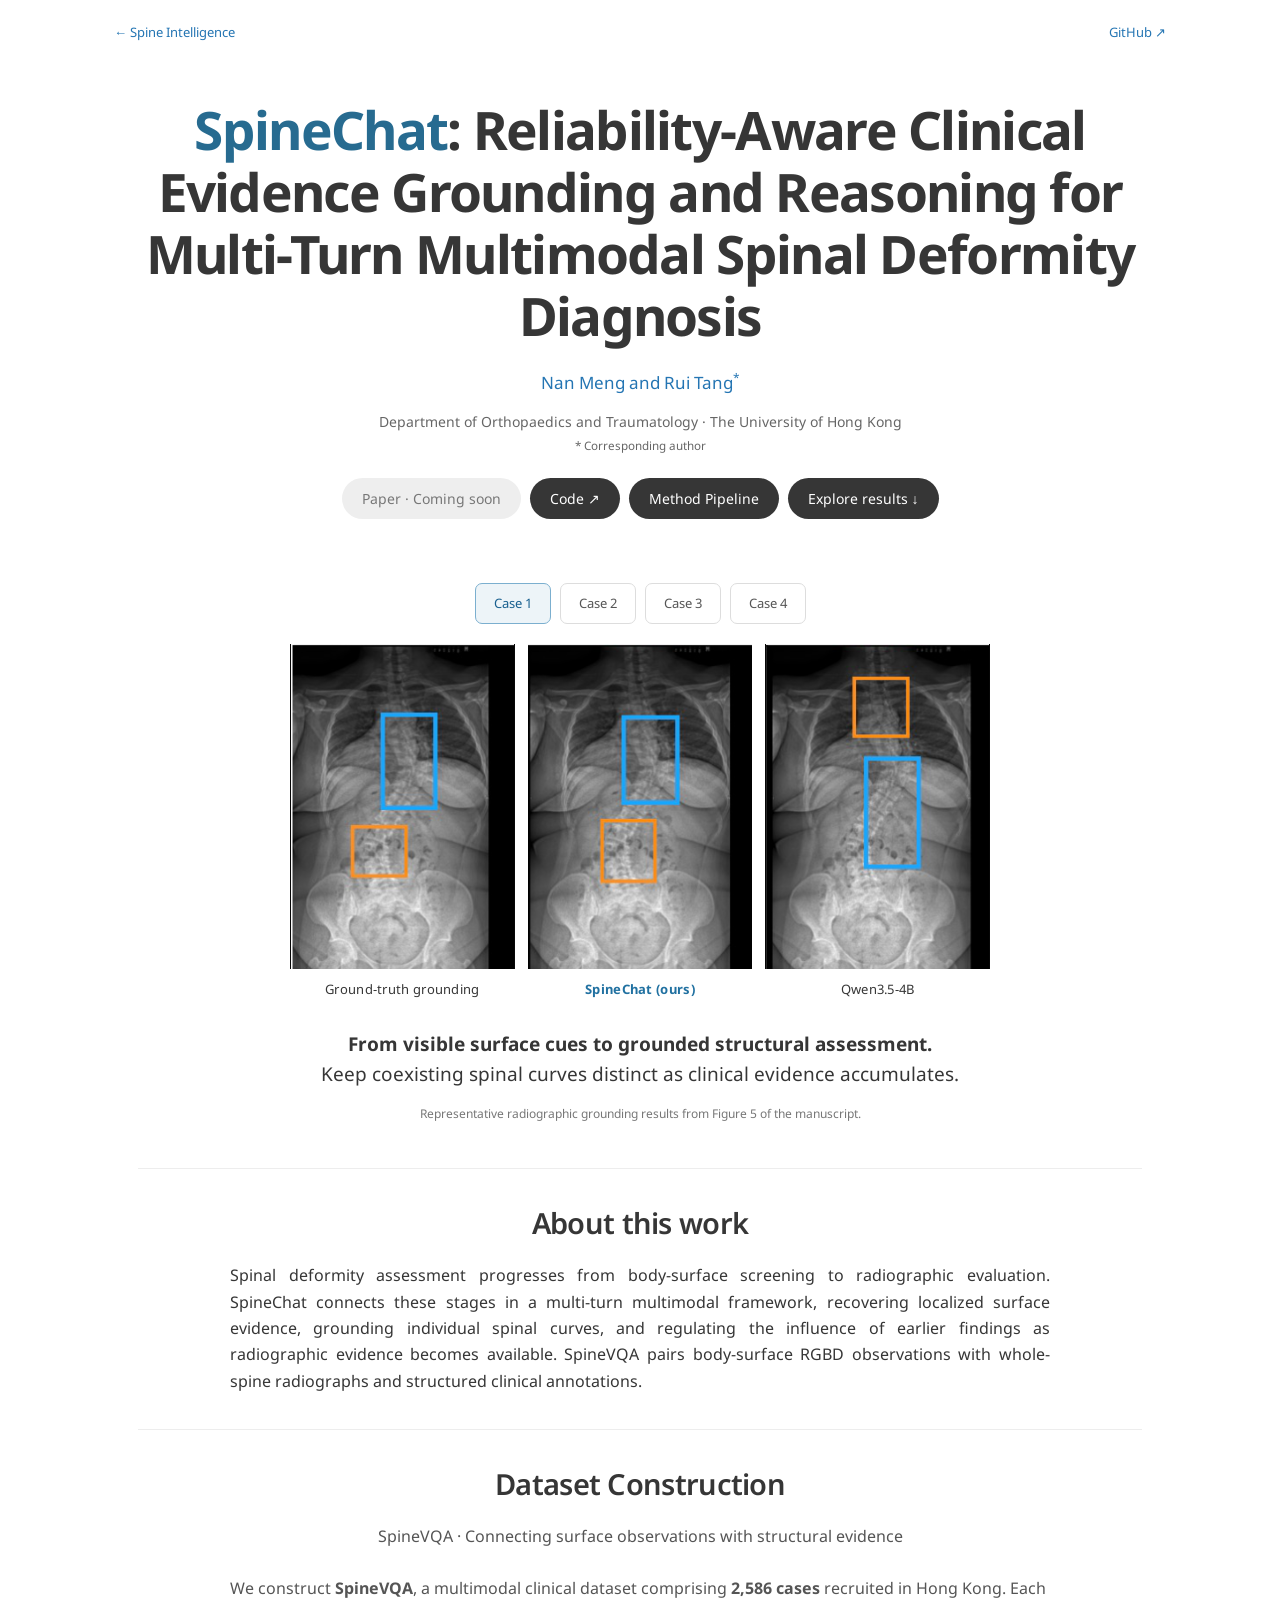
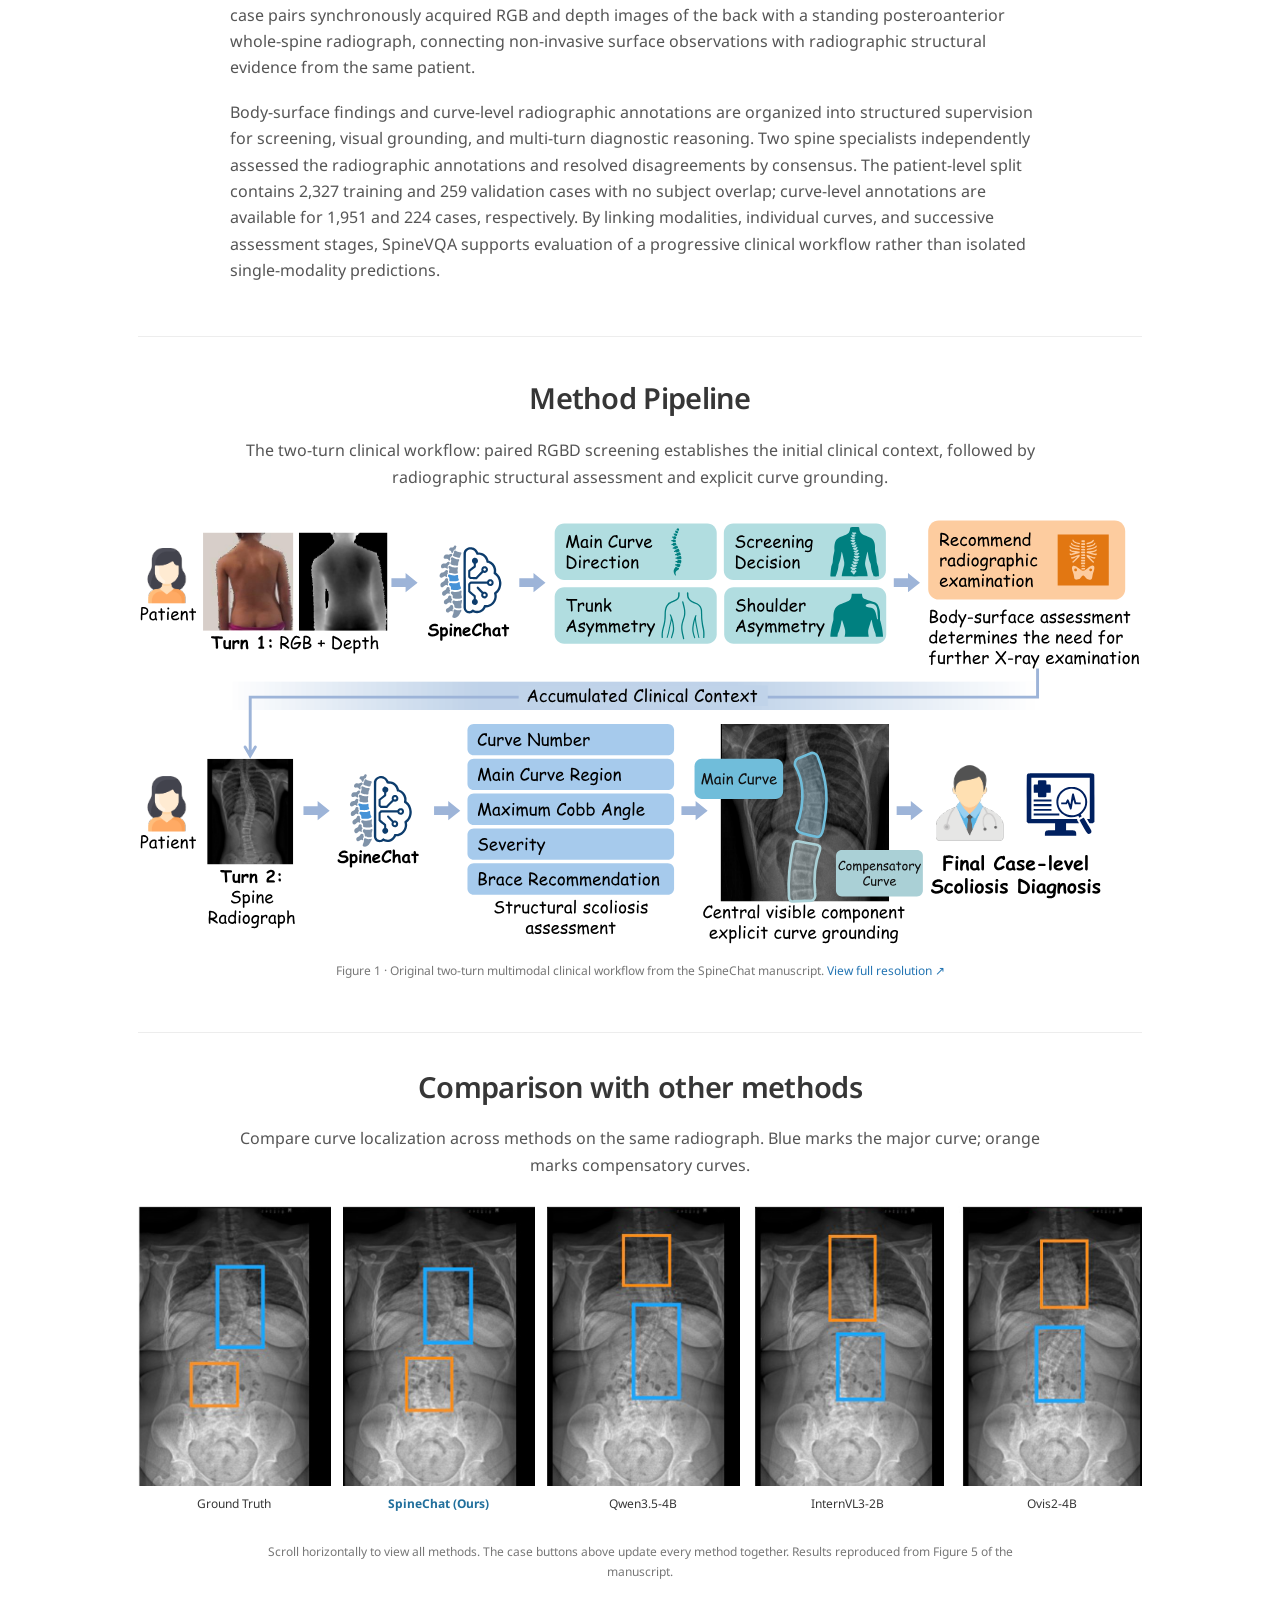
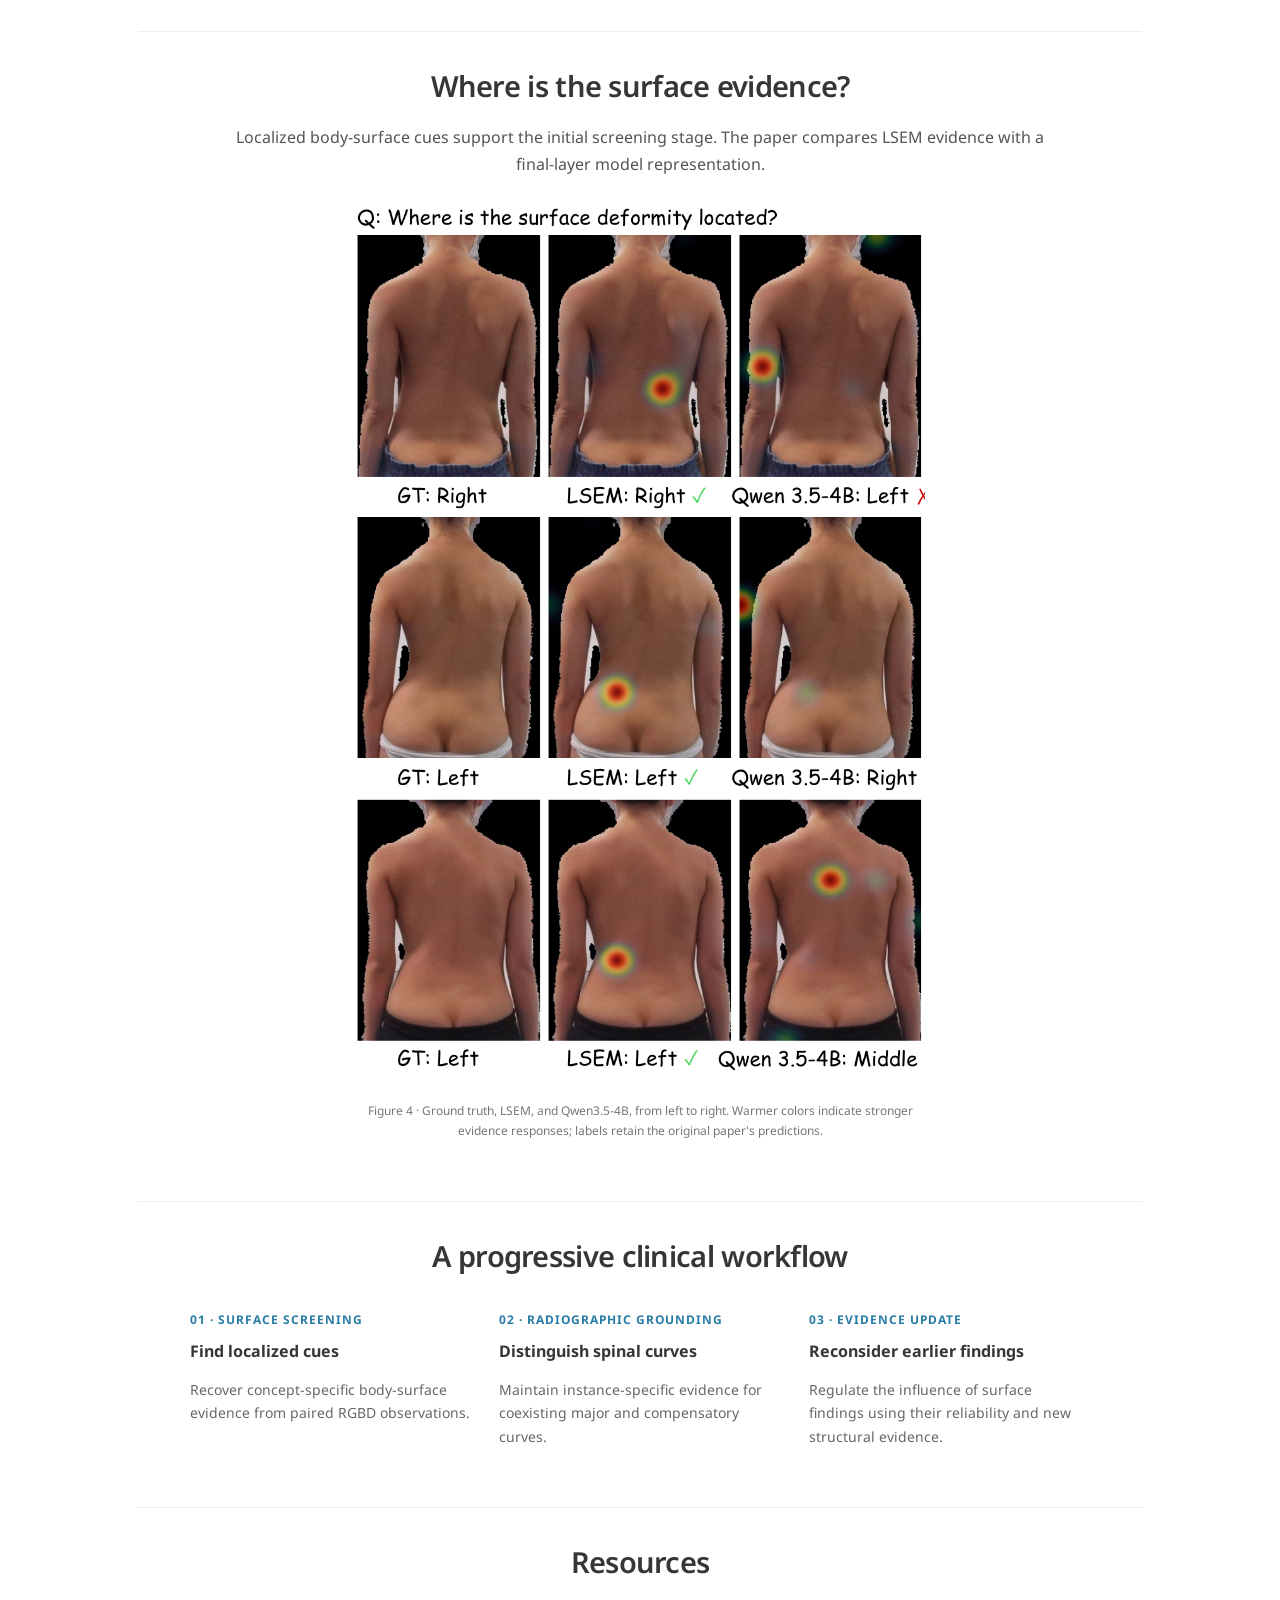
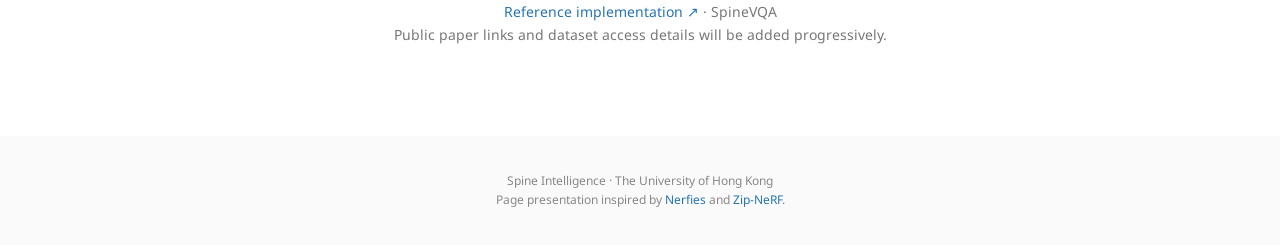
==== commit fcfbc0c9: "Remove hospital names from dataset descriptions" ====
--- a/docs/spinechat.html
+++ b/docs/spinechat.html
@@ -1 +1 @@
-<!doctype html><html lang="en"><head><meta charset="utf-8"><meta name="viewport" content="width=device-width,initial-scale=1"><meta name="description" content="SpineChat: Reliability-Aware Clinical Evidence Grounding and Reasoning for Multi-Turn Multimodal Spinal Deformity Diagnosis"><title>SpineChat | Spine Intelligence</title><link rel="stylesheet" href="assets/style.css"></head><body><nav><a href="index.html">← Spine Intelligence</a><a href="https://github.com/Tomry1114/Spine-Family">GitHub ↗</a></nav><main><header class="hero"><h1><span class="project-name">SpineChat</span>: Reliability-Aware Clinical Evidence Grounding and Reasoning for Multi-Turn Multimodal Spinal Deformity Diagnosis</h1><p class="authors">Nan Meng and Rui Tang<sup>*</sup></p><p class="affiliations">Department of Orthopaedics and Traumatology · The University of Hong Kong<br><small>* Corresponding author</small></p><div class="links"><span class="pill pending">Paper · Coming soon</span><a class="pill" href="https://github.com/Tomry1114/SpineChat">Code ↗</a><a class="pill" href="#method">Method Pipeline</a><a class="pill" href="#results">Explore results ↓</a></div></header><div data-project="spine"><section class="teaser" id="results"><div class="case-tabs" aria-label="Select case"><button class="case-tab" data-case="0" aria-pressed="true">Case 1</button><button class="case-tab" data-case="1" aria-pressed="false">Case 2</button><button class="case-tab" data-case="2" aria-pressed="false">Case 3</button><button class="case-tab" data-case="3" aria-pressed="false">Case 4</button></div><div class="triptych"><div class="image-panel"><img id="panel-0" src="assets/cases/spine-0-0.png" alt="Case 1: Ground-truth grounding"><span class="image-label ">Ground-truth grounding</span></div><div class="image-panel"><img id="panel-1" src="assets/cases/spine-0-1.png" alt="Case 1: SpineChat (ours)"><span class="image-label ours">SpineChat (ours)</span></div><div class="image-panel"><img id="panel-2" src="assets/cases/spine-0-2.png" alt="Case 1: Qwen3.5-4B"><span class="image-label ">Qwen3.5-4B</span></div></div><p class="teaser-copy"><strong>From visible surface cues to grounded structural assessment.</strong><br>Keep coexisting spinal curves distinct as clinical evidence accumulates.</p><p class="case-caption">Representative radiographic grounding results from Figure 5 of the manuscript.</p></section><section class="paper-section"><h2>About this work</h2><p class="abstract">Spinal deformity assessment progresses from body-surface screening to radiographic evaluation. SpineChat connects these stages in a multi-turn multimodal framework, recovering localized surface evidence, grounding individual spinal curves, and regulating the influence of earlier findings as radiographic evidence becomes available. SpineVQA pairs body-surface RGBD observations with whole-spine radiographs and structured clinical annotations.</p></section><section class="paper-section data-section" id="data"><h2>Dataset Construction</h2><p class="section-copy">SpineVQA · Connecting surface observations with structural evidence</p><div class="dataset-copy"><p>We construct <strong>SpineVQA</strong>, a multimodal clinical dataset comprising <strong>2,586 cases</strong> recruited at Duchess of Kent Children’s Hospital and Queen Mary Hospital in Hong Kong. Each case pairs synchronously acquired RGB and depth images of the back with a standing posteroanterior whole-spine radiograph, connecting non-invasive surface observations with radiographic structural evidence from the same patient.</p><p>Body-surface findings and curve-level radiographic annotations are organized into structured supervision for screening, visual grounding, and multi-turn diagnostic reasoning. Two spine specialists independently assessed the radiographic annotations and resolved disagreements by consensus. The patient-level split contains 2,327 training and 259 validation cases with no subject overlap; curve-level annotations are available for 1,951 and 224 cases, respectively. By linking modalities, individual curves, and successive assessment stages, SpineVQA supports evaluation of a progressive clinical workflow rather than isolated single-modality predictions.</p></div></section><section class="paper-section method-section" id="method"><h2>Method Pipeline</h2><p class="section-copy">The two-turn clinical workflow: paired RGBD screening establishes the initial clinical context, followed by radiographic structural assessment and explicit curve grounding.</p><figure class="figure method-figure"><a href="assets/spinechat-workflow.svg" target="_blank" rel="noopener" aria-label="View full-resolution spinechat flow diagram"><img src="assets/spinechat-workflow.svg" width="516" height="222" alt="The two-turn clinical workflow: paired RGBD screening establishes the initial clinical context, followed by radiographic structural assessment and explicit curve grounding."></a><figcaption>Figure 1 · Original two-turn multimodal clinical workflow from the SpineChat manuscript. <a href="assets/spinechat-workflow.svg" target="_blank" rel="noopener">View full resolution ↗</a></figcaption></figure></section><section class="paper-section"><h2>Comparison with other methods</h2><p class="section-copy">Compare curve localization across methods on the same radiograph. Blue marks the major curve; orange marks compensatory curves.</p><div class="methods-scroll" role="region" aria-label="All methods for the selected case; scroll horizontally" tabindex="0"><div class="methods-grid"><figure class="method-cell "><img data-method="0" src="assets/cases/spine-0-0.png" alt="Case 1: Ground truth"><figcaption>Ground Truth</figcaption></figure><figure class="method-cell featured"><img data-method="1" src="assets/cases/spine-0-1.png" alt="Case 1: SpineChat (ours)"><figcaption>SpineChat (Ours)</figcaption></figure><figure class="method-cell "><img data-method="2" src="assets/cases/spine-0-2.png" alt="Case 1: Qwen3.5-4B"><figcaption>Qwen3.5-4B</figcaption></figure><figure class="method-cell "><img data-method="3" src="assets/cases/spine-0-3.png" alt="Case 1: InternVL3-2B"><figcaption>InternVL3-2B</figcaption></figure><figure class="method-cell "><img data-method="4" src="assets/cases/spine-0-4.png" alt="Case 1: Ovis2-4B"><figcaption>Ovis2-4B</figcaption></figure><figure class="method-cell "><img data-method="5" src="assets/cases/spine-0-5.png" alt="Case 1: MedMO-8B"><figcaption>MedMO-8B</figcaption></figure><figure class="method-cell "><img data-method="6" src="assets/cases/spine-0-6.png" alt="Case 1: Lingshu-7B"><figcaption>Lingshu-7B</figcaption></figure></div></div><p class="case-caption">Scroll horizontally to view all methods. The case buttons above update every method together. Results reproduced from Figure 5 of the manuscript.</p></section><section class="paper-section"><h2>Where is the surface evidence?</h2><p class="section-copy">Localized body-surface cues support the initial screening stage. The paper compares LSEM evidence with a final-layer model representation.</p><figure class="figure narrow"><img src="assets/surface-results.png" alt="Three body-surface cases comparing ground truth, LSEM heatmaps and Qwen3.5-4B evidence"><figcaption>Figure 4 · Ground truth, LSEM, and Qwen3.5-4B, from left to right. Warmer colors indicate stronger evidence responses; labels retain the original paper's predictions.</figcaption></figure></section><section class="paper-section"><h2>A progressive clinical workflow</h2><div class="highlights"><article><span>01 · SURFACE SCREENING</span><h3>Find localized cues</h3><p>Recover concept-specific body-surface evidence from paired RGBD observations.</p></article><article><span>02 · RADIOGRAPHIC GROUNDING</span><h3>Distinguish spinal curves</h3><p>Maintain instance-specific evidence for coexisting major and compensatory curves.</p></article><article><span>03 · EVIDENCE UPDATE</span><h3>Reconsider earlier findings</h3><p>Regulate the influence of surface findings using their reliability and new structural evidence.</p></article></div></section><section class="paper-section"><h2>Resources</h2><p class="resource-line"><a href="https://github.com/Tomry1114/SpineChat">Reference implementation ↗</a> · SpineVQA<br>Public paper links and dataset access details will be added progressively.</p></section></div></main><footer>Spine Intelligence · The University of Hong Kong<br>Page presentation inspired by <a href="https://nerfies.github.io/">Nerfies</a> and <a href="https://jonbarron.info/zipnerf/">Zip-NeRF</a>.</footer><script src="assets/results.js" defer></script></body></html>+<!doctype html><html lang="en"><head><meta charset="utf-8"><meta name="viewport" content="width=device-width,initial-scale=1"><meta name="description" content="SpineChat: Reliability-Aware Clinical Evidence Grounding and Reasoning for Multi-Turn Multimodal Spinal Deformity Diagnosis"><title>SpineChat | Spine Intelligence</title><link rel="stylesheet" href="assets/style.css"></head><body><nav><a href="index.html">← Spine Intelligence</a><a href="https://github.com/Tomry1114/Spine-Family">GitHub ↗</a></nav><main><header class="hero"><h1><span class="project-name">SpineChat</span>: Reliability-Aware Clinical Evidence Grounding and Reasoning for Multi-Turn Multimodal Spinal Deformity Diagnosis</h1><p class="authors">Nan Meng and Rui Tang<sup>*</sup></p><p class="affiliations">Department of Orthopaedics and Traumatology · The University of Hong Kong<br><small>* Corresponding author</small></p><div class="links"><span class="pill pending">Paper · Coming soon</span><a class="pill" href="https://github.com/Tomry1114/SpineChat">Code ↗</a><a class="pill" href="#method">Method Pipeline</a><a class="pill" href="#results">Explore results ↓</a></div></header><div data-project="spine"><section class="teaser" id="results"><div class="case-tabs" aria-label="Select case"><button class="case-tab" data-case="0" aria-pressed="true">Case 1</button><button class="case-tab" data-case="1" aria-pressed="false">Case 2</button><button class="case-tab" data-case="2" aria-pressed="false">Case 3</button><button class="case-tab" data-case="3" aria-pressed="false">Case 4</button></div><div class="triptych"><div class="image-panel"><img id="panel-0" src="assets/cases/spine-0-0.png" alt="Case 1: Ground-truth grounding"><span class="image-label ">Ground-truth grounding</span></div><div class="image-panel"><img id="panel-1" src="assets/cases/spine-0-1.png" alt="Case 1: SpineChat (ours)"><span class="image-label ours">SpineChat (ours)</span></div><div class="image-panel"><img id="panel-2" src="assets/cases/spine-0-2.png" alt="Case 1: Qwen3.5-4B"><span class="image-label ">Qwen3.5-4B</span></div></div><p class="teaser-copy"><strong>From visible surface cues to grounded structural assessment.</strong><br>Keep coexisting spinal curves distinct as clinical evidence accumulates.</p><p class="case-caption">Representative radiographic grounding results from Figure 5 of the manuscript.</p></section><section class="paper-section"><h2>About this work</h2><p class="abstract">Spinal deformity assessment progresses from body-surface screening to radiographic evaluation. SpineChat connects these stages in a multi-turn multimodal framework, recovering localized surface evidence, grounding individual spinal curves, and regulating the influence of earlier findings as radiographic evidence becomes available. SpineVQA pairs body-surface RGBD observations with whole-spine radiographs and structured clinical annotations.</p></section><section class="paper-section data-section" id="data"><h2>Dataset Construction</h2><p class="section-copy">SpineVQA · Connecting surface observations with structural evidence</p><div class="dataset-copy"><p>We construct <strong>SpineVQA</strong>, a multimodal clinical dataset comprising <strong>2,586 cases</strong> recruited in Hong Kong. Each case pairs synchronously acquired RGB and depth images of the back with a standing posteroanterior whole-spine radiograph, connecting non-invasive surface observations with radiographic structural evidence from the same patient.</p><p>Body-surface findings and curve-level radiographic annotations are organized into structured supervision for screening, visual grounding, and multi-turn diagnostic reasoning. Two spine specialists independently assessed the radiographic annotations and resolved disagreements by consensus. The patient-level split contains 2,327 training and 259 validation cases with no subject overlap; curve-level annotations are available for 1,951 and 224 cases, respectively. By linking modalities, individual curves, and successive assessment stages, SpineVQA supports evaluation of a progressive clinical workflow rather than isolated single-modality predictions.</p></div></section><section class="paper-section method-section" id="method"><h2>Method Pipeline</h2><p class="section-copy">The two-turn clinical workflow: paired RGBD screening establishes the initial clinical context, followed by radiographic structural assessment and explicit curve grounding.</p><figure class="figure method-figure"><a href="assets/spinechat-workflow.svg" target="_blank" rel="noopener" aria-label="View full-resolution spinechat flow diagram"><img src="assets/spinechat-workflow.svg" width="516" height="222" alt="The two-turn clinical workflow: paired RGBD screening establishes the initial clinical context, followed by radiographic structural assessment and explicit curve grounding."></a><figcaption>Figure 1 · Original two-turn multimodal clinical workflow from the SpineChat manuscript. <a href="assets/spinechat-workflow.svg" target="_blank" rel="noopener">View full resolution ↗</a></figcaption></figure></section><section class="paper-section"><h2>Comparison with other methods</h2><p class="section-copy">Compare curve localization across methods on the same radiograph. Blue marks the major curve; orange marks compensatory curves.</p><div class="methods-scroll" role="region" aria-label="All methods for the selected case; scroll horizontally" tabindex="0"><div class="methods-grid"><figure class="method-cell "><img data-method="0" src="assets/cases/spine-0-0.png" alt="Case 1: Ground truth"><figcaption>Ground Truth</figcaption></figure><figure class="method-cell featured"><img data-method="1" src="assets/cases/spine-0-1.png" alt="Case 1: SpineChat (ours)"><figcaption>SpineChat (Ours)</figcaption></figure><figure class="method-cell "><img data-method="2" src="assets/cases/spine-0-2.png" alt="Case 1: Qwen3.5-4B"><figcaption>Qwen3.5-4B</figcaption></figure><figure class="method-cell "><img data-method="3" src="assets/cases/spine-0-3.png" alt="Case 1: InternVL3-2B"><figcaption>InternVL3-2B</figcaption></figure><figure class="method-cell "><img data-method="4" src="assets/cases/spine-0-4.png" alt="Case 1: Ovis2-4B"><figcaption>Ovis2-4B</figcaption></figure><figure class="method-cell "><img data-method="5" src="assets/cases/spine-0-5.png" alt="Case 1: MedMO-8B"><figcaption>MedMO-8B</figcaption></figure><figure class="method-cell "><img data-method="6" src="assets/cases/spine-0-6.png" alt="Case 1: Lingshu-7B"><figcaption>Lingshu-7B</figcaption></figure></div></div><p class="case-caption">Scroll horizontally to view all methods. The case buttons above update every method together. Results reproduced from Figure 5 of the manuscript.</p></section><section class="paper-section"><h2>Where is the surface evidence?</h2><p class="section-copy">Localized body-surface cues support the initial screening stage. The paper compares LSEM evidence with a final-layer model representation.</p><figure class="figure narrow"><img src="assets/surface-results.png" alt="Three body-surface cases comparing ground truth, LSEM heatmaps and Qwen3.5-4B evidence"><figcaption>Figure 4 · Ground truth, LSEM, and Qwen3.5-4B, from left to right. Warmer colors indicate stronger evidence responses; labels retain the original paper's predictions.</figcaption></figure></section><section class="paper-section"><h2>A progressive clinical workflow</h2><div class="highlights"><article><span>01 · SURFACE SCREENING</span><h3>Find localized cues</h3><p>Recover concept-specific body-surface evidence from paired RGBD observations.</p></article><article><span>02 · RADIOGRAPHIC GROUNDING</span><h3>Distinguish spinal curves</h3><p>Maintain instance-specific evidence for coexisting major and compensatory curves.</p></article><article><span>03 · EVIDENCE UPDATE</span><h3>Reconsider earlier findings</h3><p>Regulate the influence of surface findings using their reliability and new structural evidence.</p></article></div></section><section class="paper-section"><h2>Resources</h2><p class="resource-line"><a href="https://github.com/Tomry1114/SpineChat">Reference implementation ↗</a> · SpineVQA<br>Public paper links and dataset access details will be added progressively.</p></section></div></main><footer>Spine Intelligence · The University of Hong Kong<br>Page presentation inspired by <a href="https://nerfies.github.io/">Nerfies</a> and <a href="https://jonbarron.info/zipnerf/">Zip-NeRF</a>.</footer><script src="assets/results.js" defer></script></body></html>
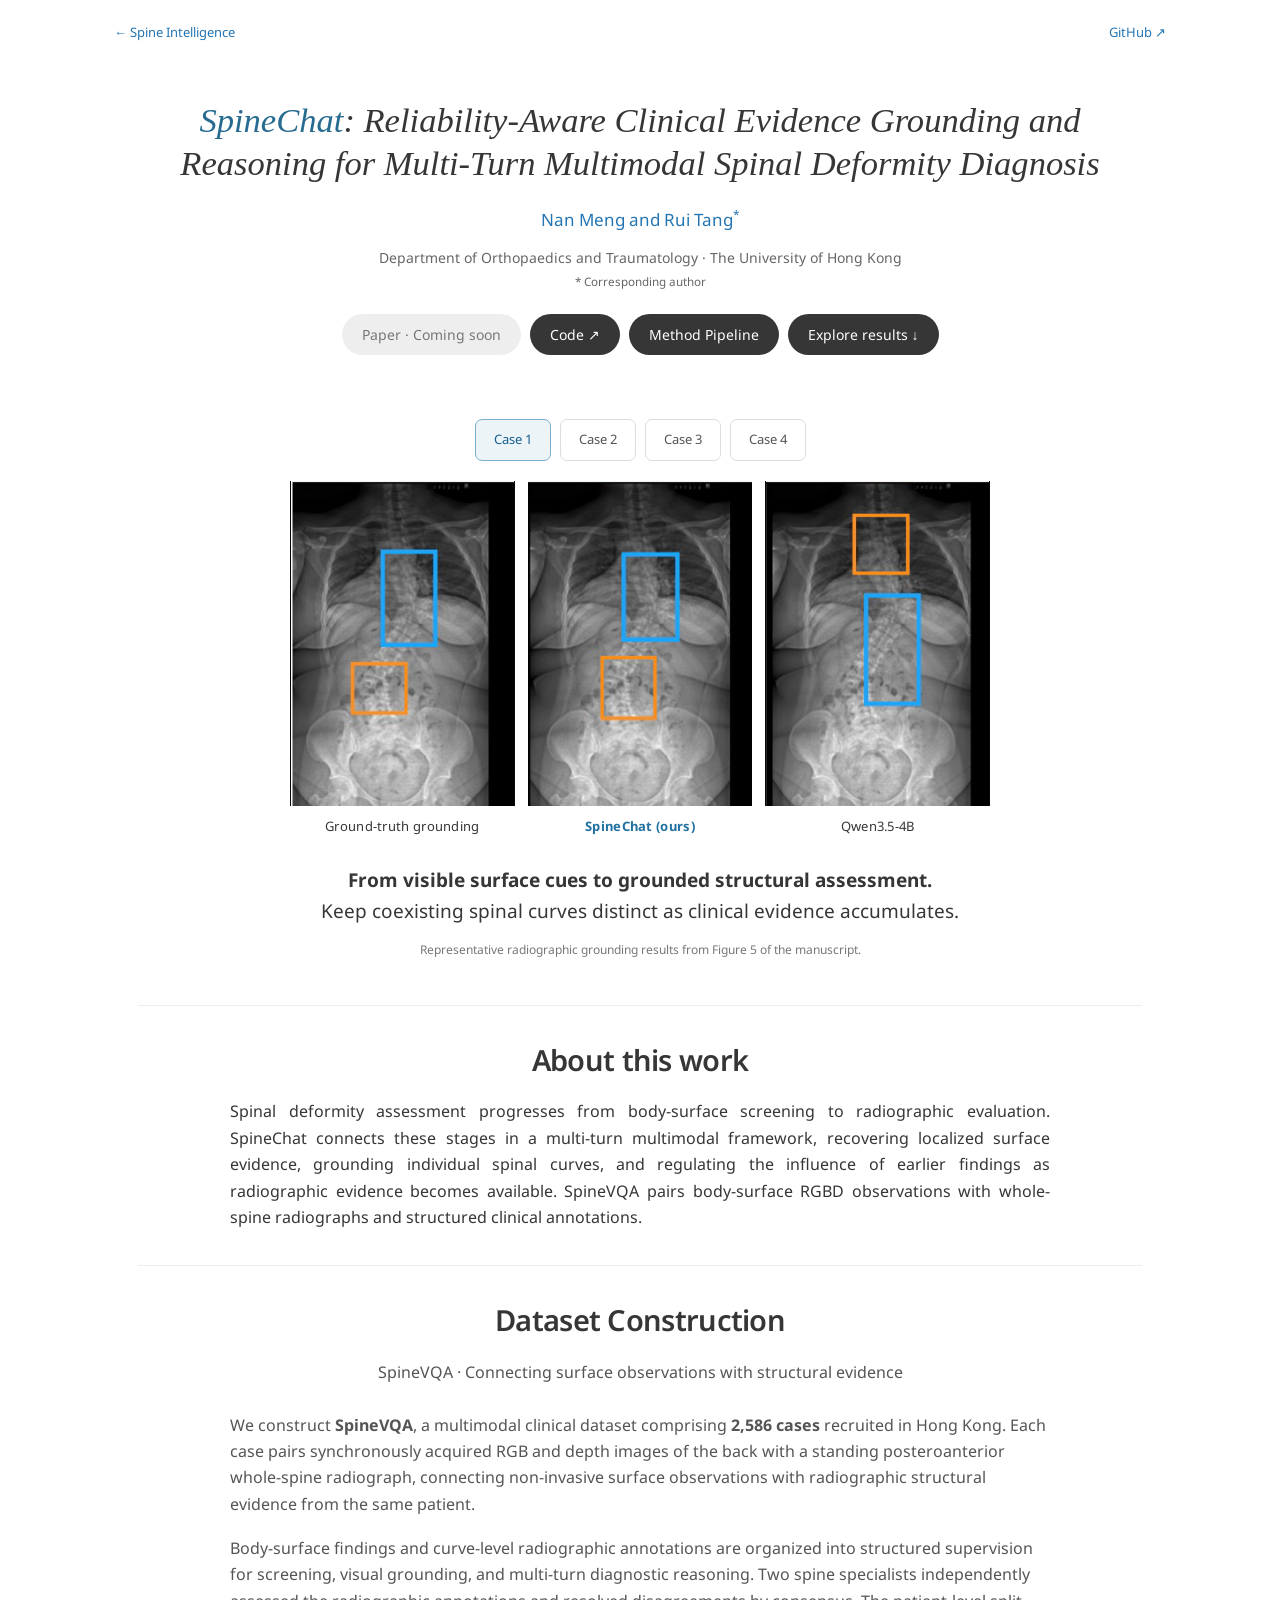
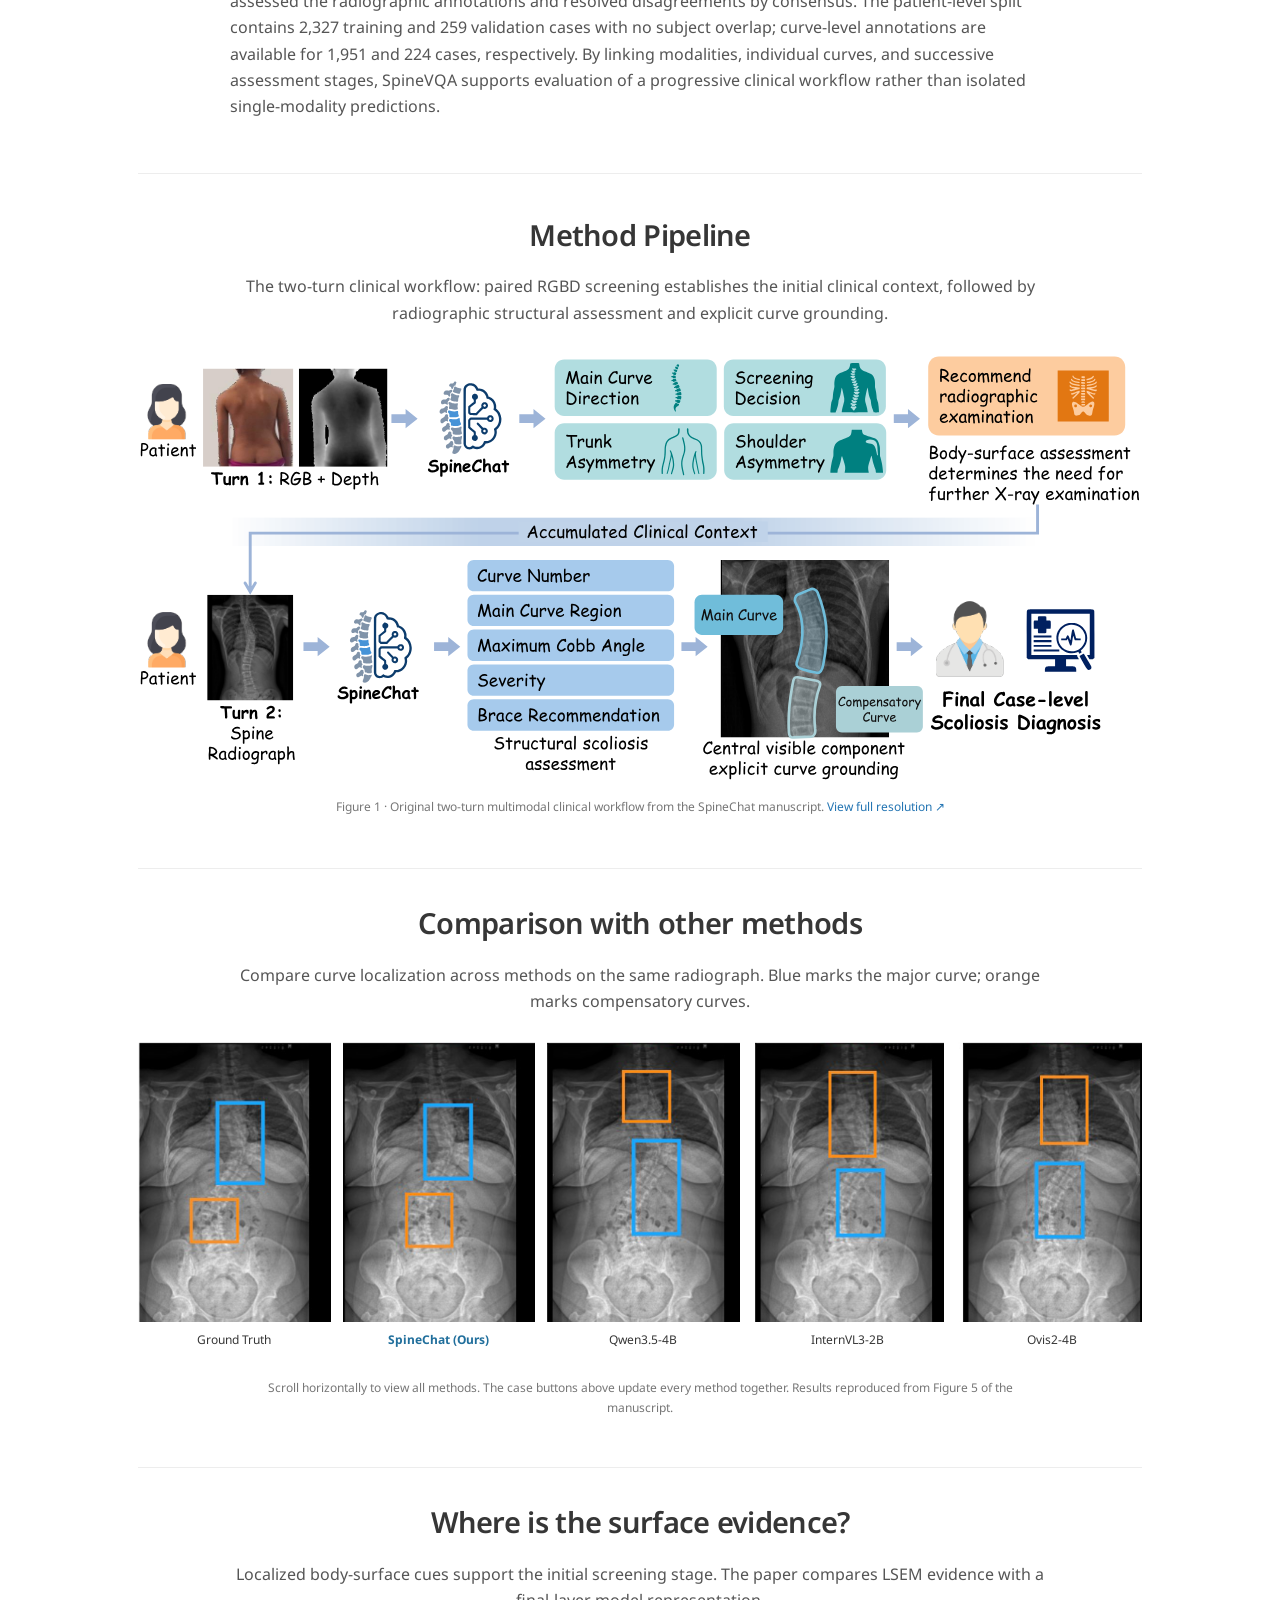
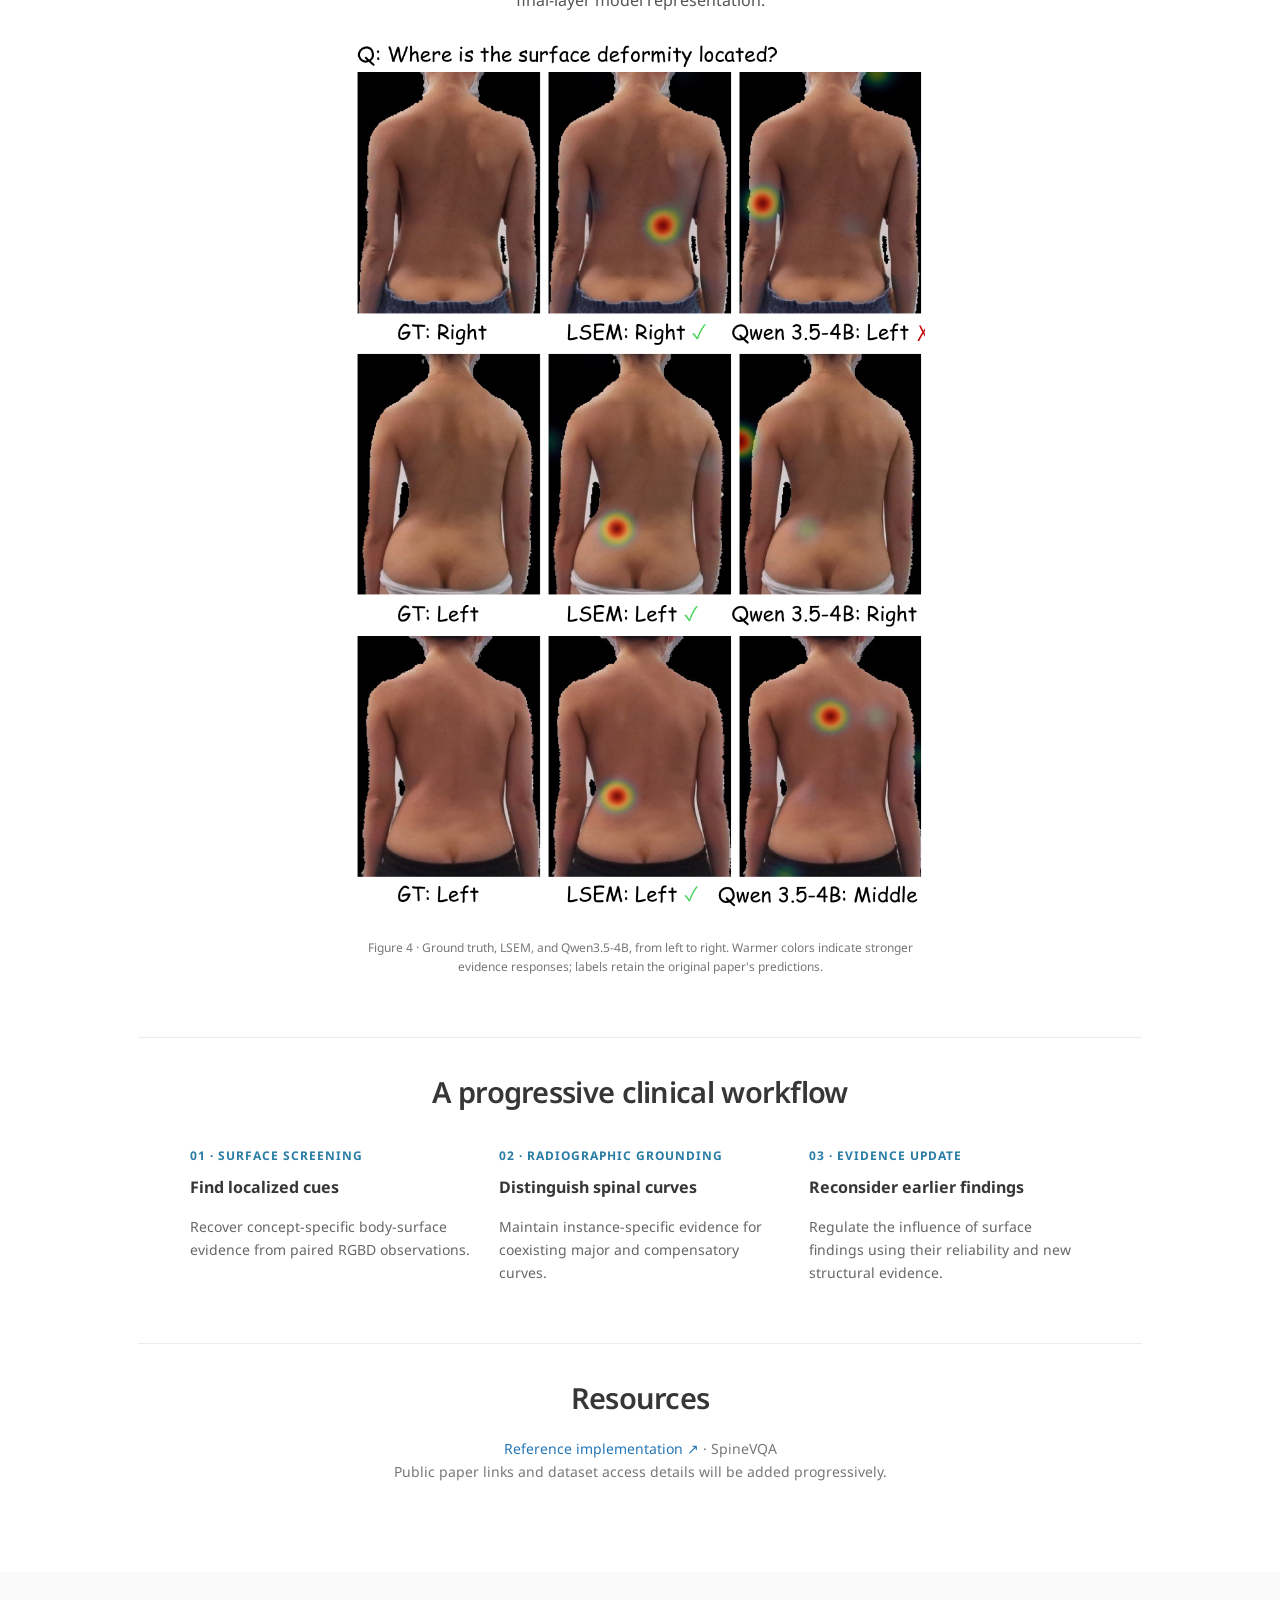
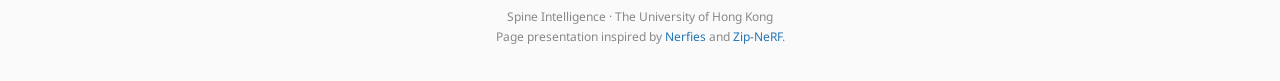
==== commit 988b6c72: "Use smaller Times New Roman italic titles on both project pages" ====
--- a/docs/spinechat.html
+++ b/docs/spinechat.html
@@ -1 +1 @@
-<!doctype html><html lang="en"><head><meta charset="utf-8"><meta name="viewport" content="width=device-width,initial-scale=1"><meta name="description" content="SpineChat: Reliability-Aware Clinical Evidence Grounding and Reasoning for Multi-Turn Multimodal Spinal Deformity Diagnosis"><title>SpineChat | Spine Intelligence</title><link rel="stylesheet" href="assets/style.css"></head><body><nav><a href="index.html">← Spine Intelligence</a><a href="https://github.com/Tomry1114/Spine-Family">GitHub ↗</a></nav><main><header class="hero"><h1><span class="project-name">SpineChat</span>: Reliability-Aware Clinical Evidence Grounding and Reasoning for Multi-Turn Multimodal Spinal Deformity Diagnosis</h1><p class="authors">Nan Meng and Rui Tang<sup>*</sup></p><p class="affiliations">Department of Orthopaedics and Traumatology · The University of Hong Kong<br><small>* Corresponding author</small></p><div class="links"><span class="pill pending">Paper · Coming soon</span><a class="pill" href="https://github.com/Tomry1114/SpineChat">Code ↗</a><a class="pill" href="#method">Method Pipeline</a><a class="pill" href="#results">Explore results ↓</a></div></header><div data-project="spine"><section class="teaser" id="results"><div class="case-tabs" aria-label="Select case"><button class="case-tab" data-case="0" aria-pressed="true">Case 1</button><button class="case-tab" data-case="1" aria-pressed="false">Case 2</button><button class="case-tab" data-case="2" aria-pressed="false">Case 3</button><button class="case-tab" data-case="3" aria-pressed="false">Case 4</button></div><div class="triptych"><div class="image-panel"><img id="panel-0" src="assets/cases/spine-0-0.png" alt="Case 1: Ground-truth grounding"><span class="image-label ">Ground-truth grounding</span></div><div class="image-panel"><img id="panel-1" src="assets/cases/spine-0-1.png" alt="Case 1: SpineChat (ours)"><span class="image-label ours">SpineChat (ours)</span></div><div class="image-panel"><img id="panel-2" src="assets/cases/spine-0-2.png" alt="Case 1: Qwen3.5-4B"><span class="image-label ">Qwen3.5-4B</span></div></div><p class="teaser-copy"><strong>From visible surface cues to grounded structural assessment.</strong><br>Keep coexisting spinal curves distinct as clinical evidence accumulates.</p><p class="case-caption">Representative radiographic grounding results from Figure 5 of the manuscript.</p></section><section class="paper-section"><h2>About this work</h2><p class="abstract">Spinal deformity assessment progresses from body-surface screening to radiographic evaluation. SpineChat connects these stages in a multi-turn multimodal framework, recovering localized surface evidence, grounding individual spinal curves, and regulating the influence of earlier findings as radiographic evidence becomes available. SpineVQA pairs body-surface RGBD observations with whole-spine radiographs and structured clinical annotations.</p></section><section class="paper-section data-section" id="data"><h2>Dataset Construction</h2><p class="section-copy">SpineVQA · Connecting surface observations with structural evidence</p><div class="dataset-copy"><p>We construct <strong>SpineVQA</strong>, a multimodal clinical dataset comprising <strong>2,586 cases</strong> recruited in Hong Kong. Each case pairs synchronously acquired RGB and depth images of the back with a standing posteroanterior whole-spine radiograph, connecting non-invasive surface observations with radiographic structural evidence from the same patient.</p><p>Body-surface findings and curve-level radiographic annotations are organized into structured supervision for screening, visual grounding, and multi-turn diagnostic reasoning. Two spine specialists independently assessed the radiographic annotations and resolved disagreements by consensus. The patient-level split contains 2,327 training and 259 validation cases with no subject overlap; curve-level annotations are available for 1,951 and 224 cases, respectively. By linking modalities, individual curves, and successive assessment stages, SpineVQA supports evaluation of a progressive clinical workflow rather than isolated single-modality predictions.</p></div></section><section class="paper-section method-section" id="method"><h2>Method Pipeline</h2><p class="section-copy">The two-turn clinical workflow: paired RGBD screening establishes the initial clinical context, followed by radiographic structural assessment and explicit curve grounding.</p><figure class="figure method-figure"><a href="assets/spinechat-workflow.svg" target="_blank" rel="noopener" aria-label="View full-resolution spinechat flow diagram"><img src="assets/spinechat-workflow.svg" width="516" height="222" alt="The two-turn clinical workflow: paired RGBD screening establishes the initial clinical context, followed by radiographic structural assessment and explicit curve grounding."></a><figcaption>Figure 1 · Original two-turn multimodal clinical workflow from the SpineChat manuscript. <a href="assets/spinechat-workflow.svg" target="_blank" rel="noopener">View full resolution ↗</a></figcaption></figure></section><section class="paper-section"><h2>Comparison with other methods</h2><p class="section-copy">Compare curve localization across methods on the same radiograph. Blue marks the major curve; orange marks compensatory curves.</p><div class="methods-scroll" role="region" aria-label="All methods for the selected case; scroll horizontally" tabindex="0"><div class="methods-grid"><figure class="method-cell "><img data-method="0" src="assets/cases/spine-0-0.png" alt="Case 1: Ground truth"><figcaption>Ground Truth</figcaption></figure><figure class="method-cell featured"><img data-method="1" src="assets/cases/spine-0-1.png" alt="Case 1: SpineChat (ours)"><figcaption>SpineChat (Ours)</figcaption></figure><figure class="method-cell "><img data-method="2" src="assets/cases/spine-0-2.png" alt="Case 1: Qwen3.5-4B"><figcaption>Qwen3.5-4B</figcaption></figure><figure class="method-cell "><img data-method="3" src="assets/cases/spine-0-3.png" alt="Case 1: InternVL3-2B"><figcaption>InternVL3-2B</figcaption></figure><figure class="method-cell "><img data-method="4" src="assets/cases/spine-0-4.png" alt="Case 1: Ovis2-4B"><figcaption>Ovis2-4B</figcaption></figure><figure class="method-cell "><img data-method="5" src="assets/cases/spine-0-5.png" alt="Case 1: MedMO-8B"><figcaption>MedMO-8B</figcaption></figure><figure class="method-cell "><img data-method="6" src="assets/cases/spine-0-6.png" alt="Case 1: Lingshu-7B"><figcaption>Lingshu-7B</figcaption></figure></div></div><p class="case-caption">Scroll horizontally to view all methods. The case buttons above update every method together. Results reproduced from Figure 5 of the manuscript.</p></section><section class="paper-section"><h2>Where is the surface evidence?</h2><p class="section-copy">Localized body-surface cues support the initial screening stage. The paper compares LSEM evidence with a final-layer model representation.</p><figure class="figure narrow"><img src="assets/surface-results.png" alt="Three body-surface cases comparing ground truth, LSEM heatmaps and Qwen3.5-4B evidence"><figcaption>Figure 4 · Ground truth, LSEM, and Qwen3.5-4B, from left to right. Warmer colors indicate stronger evidence responses; labels retain the original paper's predictions.</figcaption></figure></section><section class="paper-section"><h2>A progressive clinical workflow</h2><div class="highlights"><article><span>01 · SURFACE SCREENING</span><h3>Find localized cues</h3><p>Recover concept-specific body-surface evidence from paired RGBD observations.</p></article><article><span>02 · RADIOGRAPHIC GROUNDING</span><h3>Distinguish spinal curves</h3><p>Maintain instance-specific evidence for coexisting major and compensatory curves.</p></article><article><span>03 · EVIDENCE UPDATE</span><h3>Reconsider earlier findings</h3><p>Regulate the influence of surface findings using their reliability and new structural evidence.</p></article></div></section><section class="paper-section"><h2>Resources</h2><p class="resource-line"><a href="https://github.com/Tomry1114/SpineChat">Reference implementation ↗</a> · SpineVQA<br>Public paper links and dataset access details will be added progressively.</p></section></div></main><footer>Spine Intelligence · The University of Hong Kong<br>Page presentation inspired by <a href="https://nerfies.github.io/">Nerfies</a> and <a href="https://jonbarron.info/zipnerf/">Zip-NeRF</a>.</footer><script src="assets/results.js" defer></script></body></html>+<!doctype html><html lang="en"><head><meta charset="utf-8"><meta name="viewport" content="width=device-width,initial-scale=1"><meta name="description" content="SpineChat: Reliability-Aware Clinical Evidence Grounding and Reasoning for Multi-Turn Multimodal Spinal Deformity Diagnosis"><title>SpineChat | Spine Intelligence</title><link rel="stylesheet" href="assets/style.css"></head><body class="paper-project"><nav><a href="index.html">← Spine Intelligence</a><a href="https://github.com/Tomry1114/Spine-Family">GitHub ↗</a></nav><main><header class="hero"><h1><span class="project-name">SpineChat</span>: Reliability-Aware Clinical Evidence Grounding and Reasoning for Multi-Turn Multimodal Spinal Deformity Diagnosis</h1><p class="authors">Nan Meng and Rui Tang<sup>*</sup></p><p class="affiliations">Department of Orthopaedics and Traumatology · The University of Hong Kong<br><small>* Corresponding author</small></p><div class="links"><span class="pill pending">Paper · Coming soon</span><a class="pill" href="https://github.com/Tomry1114/SpineChat">Code ↗</a><a class="pill" href="#method">Method Pipeline</a><a class="pill" href="#results">Explore results ↓</a></div></header><div data-project="spine"><section class="teaser" id="results"><div class="case-tabs" aria-label="Select case"><button class="case-tab" data-case="0" aria-pressed="true">Case 1</button><button class="case-tab" data-case="1" aria-pressed="false">Case 2</button><button class="case-tab" data-case="2" aria-pressed="false">Case 3</button><button class="case-tab" data-case="3" aria-pressed="false">Case 4</button></div><div class="triptych"><div class="image-panel"><img id="panel-0" src="assets/cases/spine-0-0.png" alt="Case 1: Ground-truth grounding"><span class="image-label ">Ground-truth grounding</span></div><div class="image-panel"><img id="panel-1" src="assets/cases/spine-0-1.png" alt="Case 1: SpineChat (ours)"><span class="image-label ours">SpineChat (ours)</span></div><div class="image-panel"><img id="panel-2" src="assets/cases/spine-0-2.png" alt="Case 1: Qwen3.5-4B"><span class="image-label ">Qwen3.5-4B</span></div></div><p class="teaser-copy"><strong>From visible surface cues to grounded structural assessment.</strong><br>Keep coexisting spinal curves distinct as clinical evidence accumulates.</p><p class="case-caption">Representative radiographic grounding results from Figure 5 of the manuscript.</p></section><section class="paper-section"><h2>About this work</h2><p class="abstract">Spinal deformity assessment progresses from body-surface screening to radiographic evaluation. SpineChat connects these stages in a multi-turn multimodal framework, recovering localized surface evidence, grounding individual spinal curves, and regulating the influence of earlier findings as radiographic evidence becomes available. SpineVQA pairs body-surface RGBD observations with whole-spine radiographs and structured clinical annotations.</p></section><section class="paper-section data-section" id="data"><h2>Dataset Construction</h2><p class="section-copy">SpineVQA · Connecting surface observations with structural evidence</p><div class="dataset-copy"><p>We construct <strong>SpineVQA</strong>, a multimodal clinical dataset comprising <strong>2,586 cases</strong> recruited in Hong Kong. Each case pairs synchronously acquired RGB and depth images of the back with a standing posteroanterior whole-spine radiograph, connecting non-invasive surface observations with radiographic structural evidence from the same patient.</p><p>Body-surface findings and curve-level radiographic annotations are organized into structured supervision for screening, visual grounding, and multi-turn diagnostic reasoning. Two spine specialists independently assessed the radiographic annotations and resolved disagreements by consensus. The patient-level split contains 2,327 training and 259 validation cases with no subject overlap; curve-level annotations are available for 1,951 and 224 cases, respectively. By linking modalities, individual curves, and successive assessment stages, SpineVQA supports evaluation of a progressive clinical workflow rather than isolated single-modality predictions.</p></div></section><section class="paper-section method-section" id="method"><h2>Method Pipeline</h2><p class="section-copy">The two-turn clinical workflow: paired RGBD screening establishes the initial clinical context, followed by radiographic structural assessment and explicit curve grounding.</p><figure class="figure method-figure"><a href="assets/spinechat-workflow.svg" target="_blank" rel="noopener" aria-label="View full-resolution spinechat flow diagram"><img src="assets/spinechat-workflow.svg" width="516" height="222" alt="The two-turn clinical workflow: paired RGBD screening establishes the initial clinical context, followed by radiographic structural assessment and explicit curve grounding."></a><figcaption>Figure 1 · Original two-turn multimodal clinical workflow from the SpineChat manuscript. <a href="assets/spinechat-workflow.svg" target="_blank" rel="noopener">View full resolution ↗</a></figcaption></figure></section><section class="paper-section"><h2>Comparison with other methods</h2><p class="section-copy">Compare curve localization across methods on the same radiograph. Blue marks the major curve; orange marks compensatory curves.</p><div class="methods-scroll" role="region" aria-label="All methods for the selected case; scroll horizontally" tabindex="0"><div class="methods-grid"><figure class="method-cell "><img data-method="0" src="assets/cases/spine-0-0.png" alt="Case 1: Ground truth"><figcaption>Ground Truth</figcaption></figure><figure class="method-cell featured"><img data-method="1" src="assets/cases/spine-0-1.png" alt="Case 1: SpineChat (ours)"><figcaption>SpineChat (Ours)</figcaption></figure><figure class="method-cell "><img data-method="2" src="assets/cases/spine-0-2.png" alt="Case 1: Qwen3.5-4B"><figcaption>Qwen3.5-4B</figcaption></figure><figure class="method-cell "><img data-method="3" src="assets/cases/spine-0-3.png" alt="Case 1: InternVL3-2B"><figcaption>InternVL3-2B</figcaption></figure><figure class="method-cell "><img data-method="4" src="assets/cases/spine-0-4.png" alt="Case 1: Ovis2-4B"><figcaption>Ovis2-4B</figcaption></figure><figure class="method-cell "><img data-method="5" src="assets/cases/spine-0-5.png" alt="Case 1: MedMO-8B"><figcaption>MedMO-8B</figcaption></figure><figure class="method-cell "><img data-method="6" src="assets/cases/spine-0-6.png" alt="Case 1: Lingshu-7B"><figcaption>Lingshu-7B</figcaption></figure></div></div><p class="case-caption">Scroll horizontally to view all methods. The case buttons above update every method together. Results reproduced from Figure 5 of the manuscript.</p></section><section class="paper-section"><h2>Where is the surface evidence?</h2><p class="section-copy">Localized body-surface cues support the initial screening stage. The paper compares LSEM evidence with a final-layer model representation.</p><figure class="figure narrow"><img src="assets/surface-results.png" alt="Three body-surface cases comparing ground truth, LSEM heatmaps and Qwen3.5-4B evidence"><figcaption>Figure 4 · Ground truth, LSEM, and Qwen3.5-4B, from left to right. Warmer colors indicate stronger evidence responses; labels retain the original paper's predictions.</figcaption></figure></section><section class="paper-section"><h2>A progressive clinical workflow</h2><div class="highlights"><article><span>01 · SURFACE SCREENING</span><h3>Find localized cues</h3><p>Recover concept-specific body-surface evidence from paired RGBD observations.</p></article><article><span>02 · RADIOGRAPHIC GROUNDING</span><h3>Distinguish spinal curves</h3><p>Maintain instance-specific evidence for coexisting major and compensatory curves.</p></article><article><span>03 · EVIDENCE UPDATE</span><h3>Reconsider earlier findings</h3><p>Regulate the influence of surface findings using their reliability and new structural evidence.</p></article></div></section><section class="paper-section"><h2>Resources</h2><p class="resource-line"><a href="https://github.com/Tomry1114/SpineChat">Reference implementation ↗</a> · SpineVQA<br>Public paper links and dataset access details will be added progressively.</p></section></div></main><footer>Spine Intelligence · The University of Hong Kong<br>Page presentation inspired by <a href="https://nerfies.github.io/">Nerfies</a> and <a href="https://jonbarron.info/zipnerf/">Zip-NeRF</a>.</footer><script src="assets/results.js" defer></script></body></html>
--- a/docs/assets/style.css
+++ b/docs/assets/style.css
@@ -25,3 +25,7 @@
 @media(max-width:700px){.family-card img{height:auto}.dataset-copy{font-size:15px}}
 
 .family-card h2{font-size:23px;line-height:1.4;letter-spacing:-.45px;overflow-wrap:break-word}@media(max-width:700px){.family-card h2{font-size:21px}}
+
+/* Compact Roman italic titles for both paper project pages. */
+.paper-project .hero h1{font-family:"Times New Roman",Times,serif;font-style:italic;font-weight:400;font-size:clamp(29px,2.7vw,36px);line-height:1.22;letter-spacing:0;max-width:1000px;text-wrap:balance}
+@media(max-width:700px){.paper-project .hero h1{font-size:29px;line-height:1.22}}
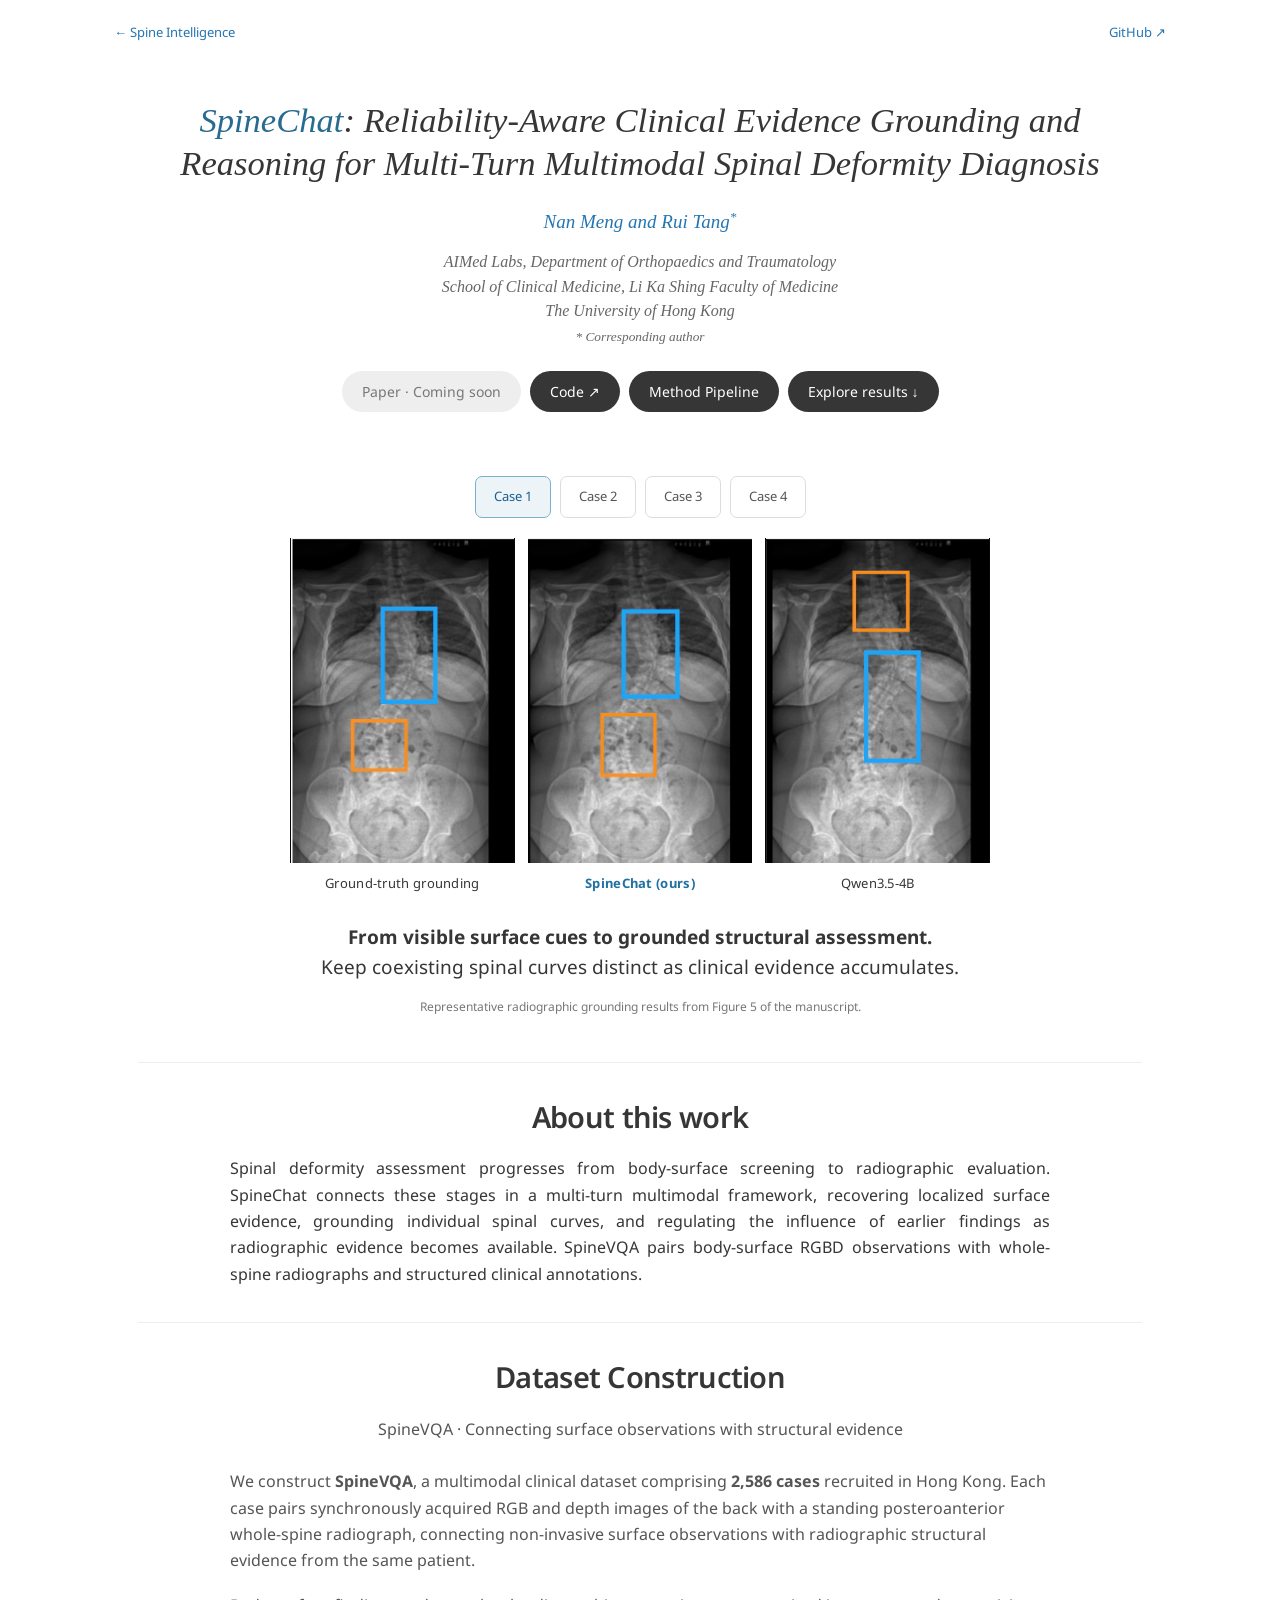
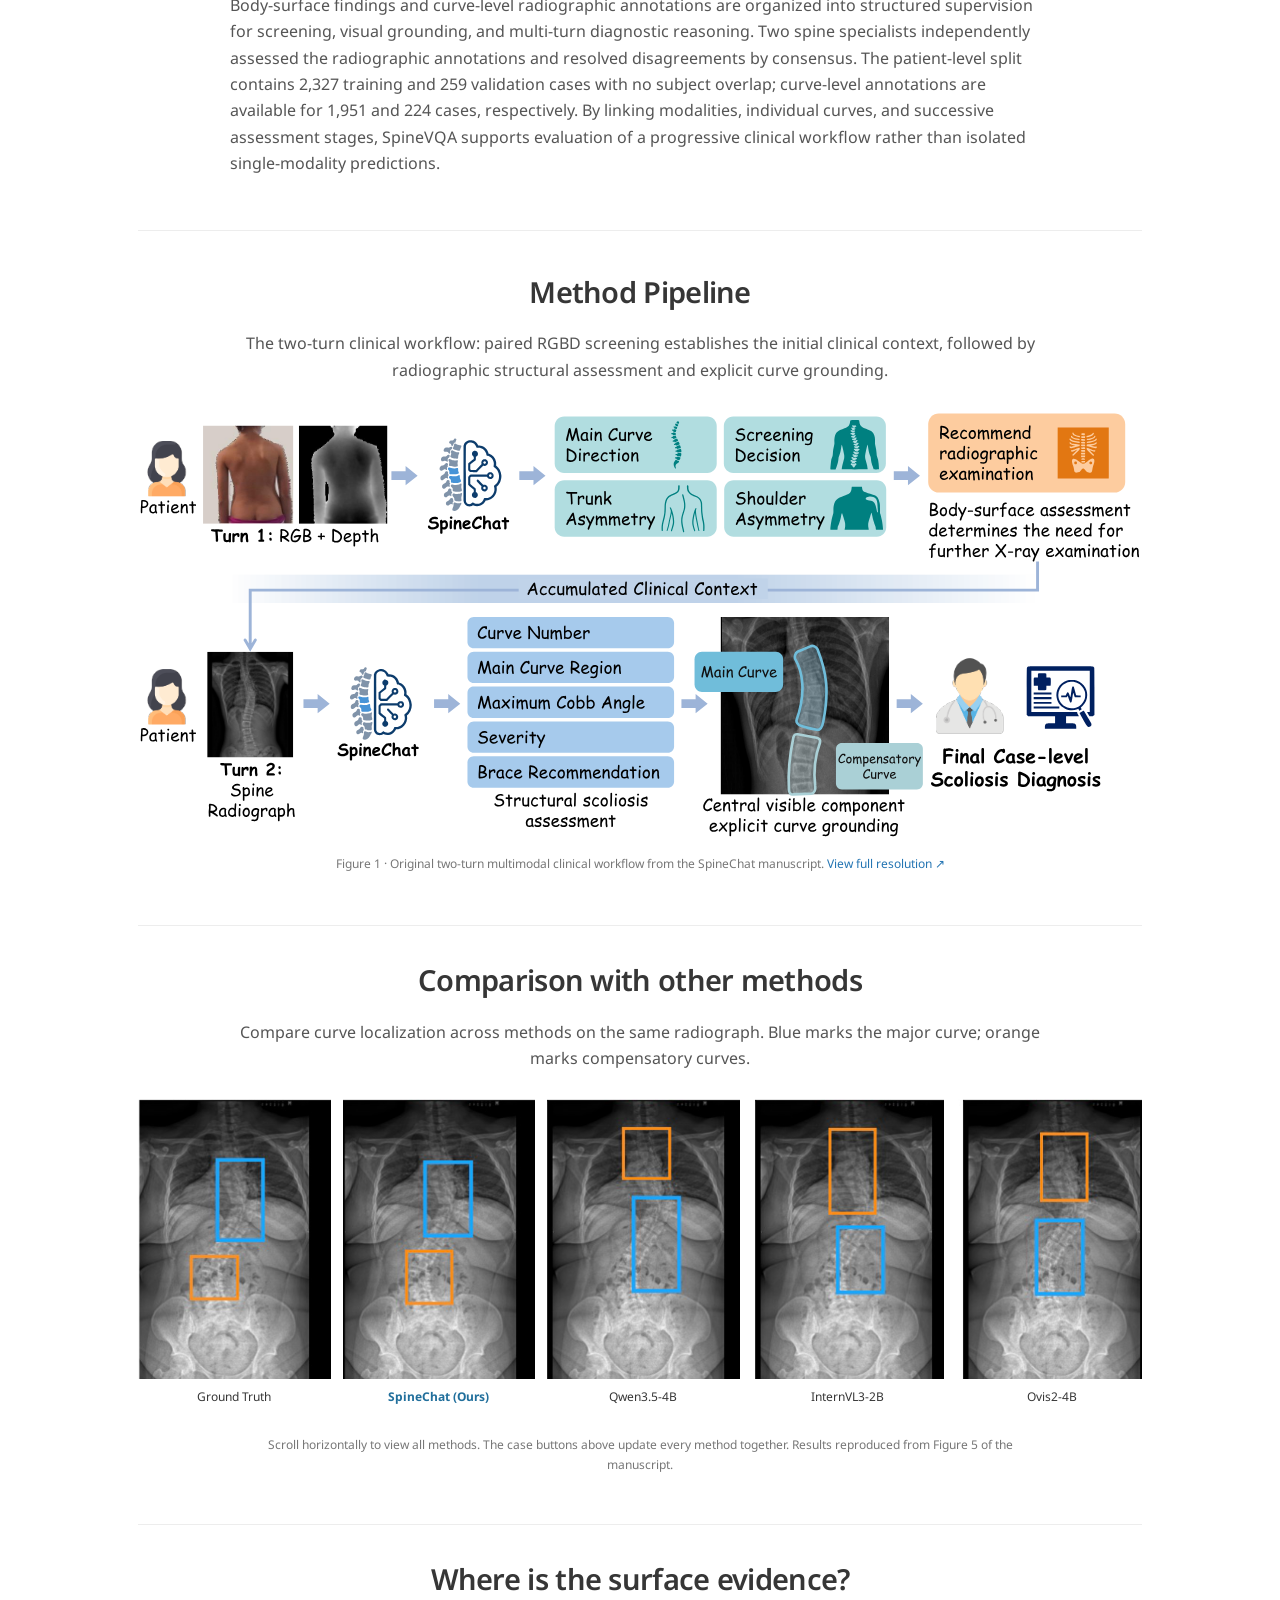
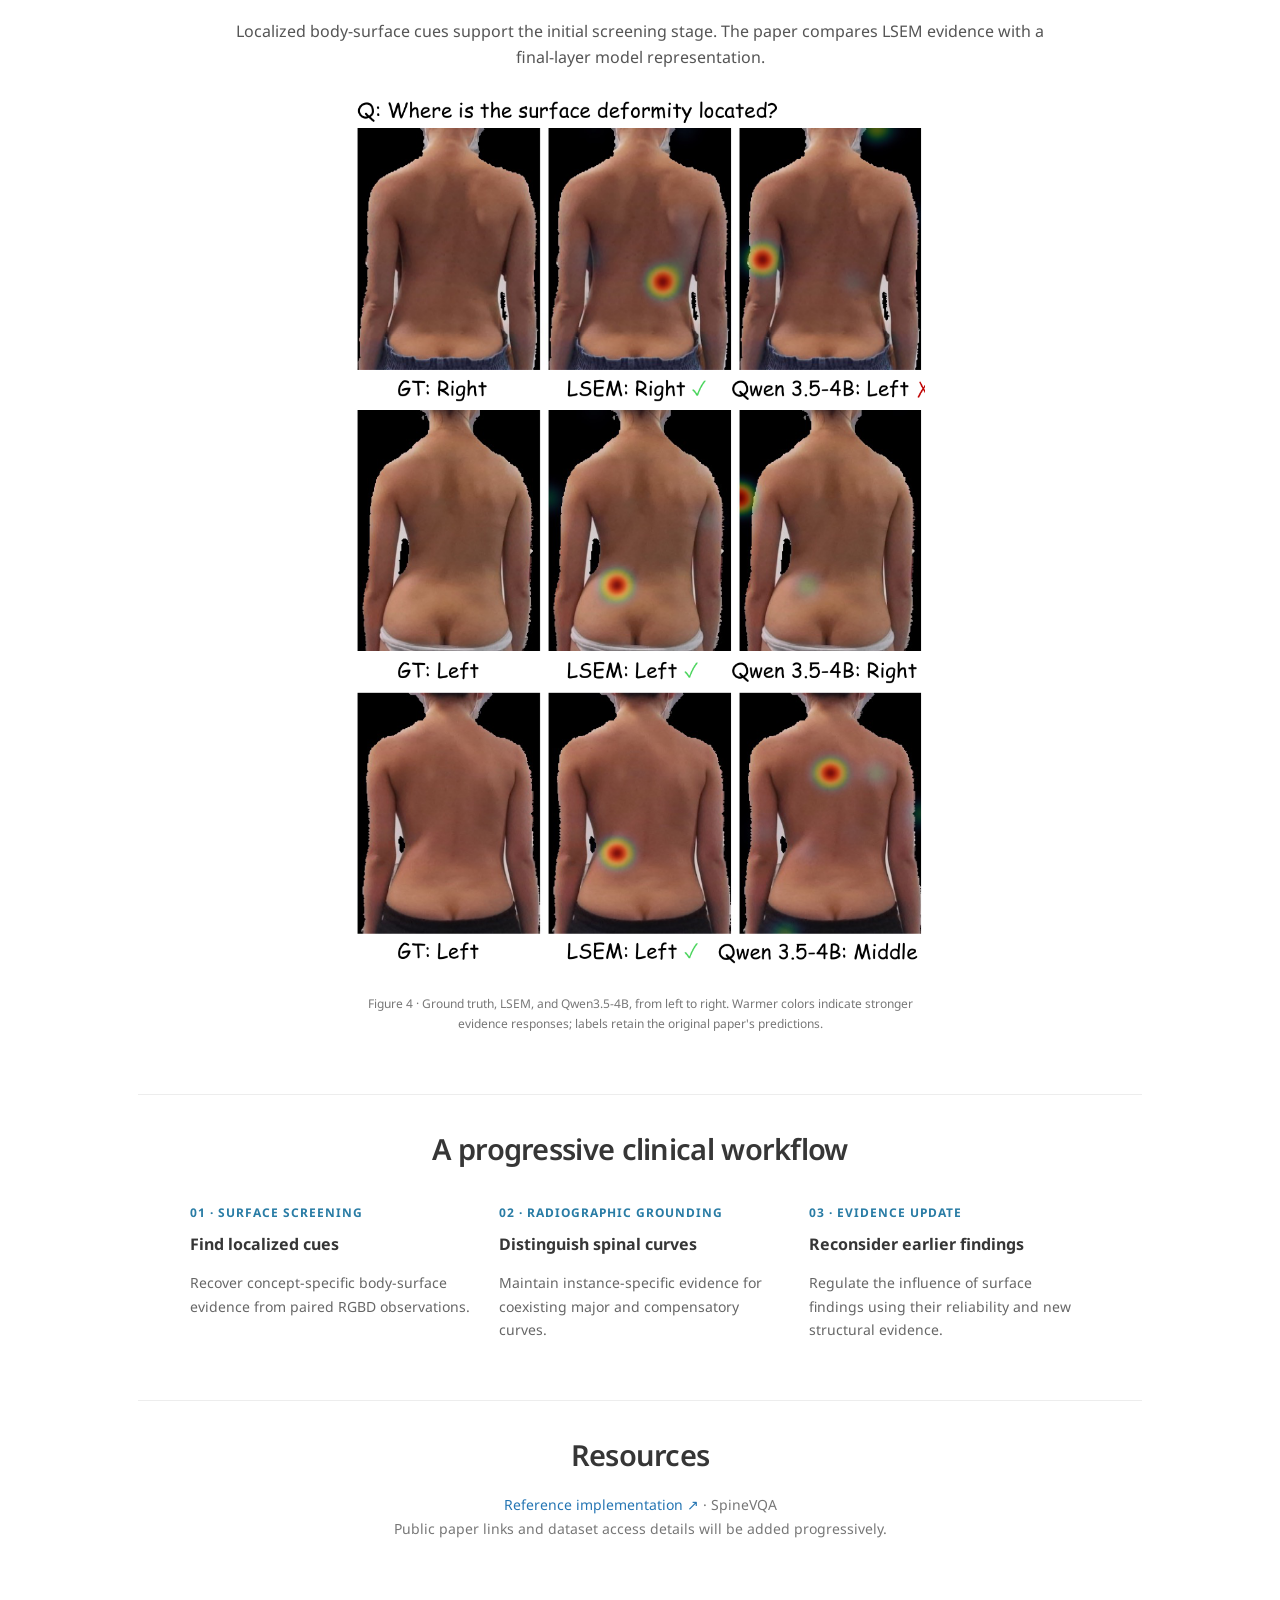
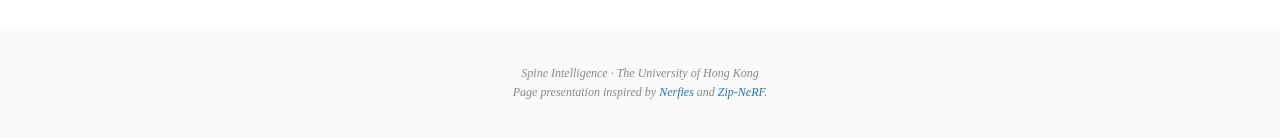
==== commit 426095cf: "Unify Roman italic typography and migrate to Spine-Intelligence repository" ====
--- a/docs/spinechat.html
+++ b/docs/spinechat.html
@@ -1 +1 @@
-<!doctype html><html lang="en"><head><meta charset="utf-8"><meta name="viewport" content="width=device-width,initial-scale=1"><meta name="description" content="SpineChat: Reliability-Aware Clinical Evidence Grounding and Reasoning for Multi-Turn Multimodal Spinal Deformity Diagnosis"><title>SpineChat | Spine Intelligence</title><link rel="stylesheet" href="assets/style.css"></head><body class="paper-project"><nav><a href="index.html">← Spine Intelligence</a><a href="https://github.com/Tomry1114/Spine-Family">GitHub ↗</a></nav><main><header class="hero"><h1><span class="project-name">SpineChat</span>: Reliability-Aware Clinical Evidence Grounding and Reasoning for Multi-Turn Multimodal Spinal Deformity Diagnosis</h1><p class="authors">Nan Meng and Rui Tang<sup>*</sup></p><p class="affiliations">Department of Orthopaedics and Traumatology · The University of Hong Kong<br><small>* Corresponding author</small></p><div class="links"><span class="pill pending">Paper · Coming soon</span><a class="pill" href="https://github.com/Tomry1114/SpineChat">Code ↗</a><a class="pill" href="#method">Method Pipeline</a><a class="pill" href="#results">Explore results ↓</a></div></header><div data-project="spine"><section class="teaser" id="results"><div class="case-tabs" aria-label="Select case"><button class="case-tab" data-case="0" aria-pressed="true">Case 1</button><button class="case-tab" data-case="1" aria-pressed="false">Case 2</button><button class="case-tab" data-case="2" aria-pressed="false">Case 3</button><button class="case-tab" data-case="3" aria-pressed="false">Case 4</button></div><div class="triptych"><div class="image-panel"><img id="panel-0" src="assets/cases/spine-0-0.png" alt="Case 1: Ground-truth grounding"><span class="image-label ">Ground-truth grounding</span></div><div class="image-panel"><img id="panel-1" src="assets/cases/spine-0-1.png" alt="Case 1: SpineChat (ours)"><span class="image-label ours">SpineChat (ours)</span></div><div class="image-panel"><img id="panel-2" src="assets/cases/spine-0-2.png" alt="Case 1: Qwen3.5-4B"><span class="image-label ">Qwen3.5-4B</span></div></div><p class="teaser-copy"><strong>From visible surface cues to grounded structural assessment.</strong><br>Keep coexisting spinal curves distinct as clinical evidence accumulates.</p><p class="case-caption">Representative radiographic grounding results from Figure 5 of the manuscript.</p></section><section class="paper-section"><h2>About this work</h2><p class="abstract">Spinal deformity assessment progresses from body-surface screening to radiographic evaluation. SpineChat connects these stages in a multi-turn multimodal framework, recovering localized surface evidence, grounding individual spinal curves, and regulating the influence of earlier findings as radiographic evidence becomes available. SpineVQA pairs body-surface RGBD observations with whole-spine radiographs and structured clinical annotations.</p></section><section class="paper-section data-section" id="data"><h2>Dataset Construction</h2><p class="section-copy">SpineVQA · Connecting surface observations with structural evidence</p><div class="dataset-copy"><p>We construct <strong>SpineVQA</strong>, a multimodal clinical dataset comprising <strong>2,586 cases</strong> recruited in Hong Kong. Each case pairs synchronously acquired RGB and depth images of the back with a standing posteroanterior whole-spine radiograph, connecting non-invasive surface observations with radiographic structural evidence from the same patient.</p><p>Body-surface findings and curve-level radiographic annotations are organized into structured supervision for screening, visual grounding, and multi-turn diagnostic reasoning. Two spine specialists independently assessed the radiographic annotations and resolved disagreements by consensus. The patient-level split contains 2,327 training and 259 validation cases with no subject overlap; curve-level annotations are available for 1,951 and 224 cases, respectively. By linking modalities, individual curves, and successive assessment stages, SpineVQA supports evaluation of a progressive clinical workflow rather than isolated single-modality predictions.</p></div></section><section class="paper-section method-section" id="method"><h2>Method Pipeline</h2><p class="section-copy">The two-turn clinical workflow: paired RGBD screening establishes the initial clinical context, followed by radiographic structural assessment and explicit curve grounding.</p><figure class="figure method-figure"><a href="assets/spinechat-workflow.svg" target="_blank" rel="noopener" aria-label="View full-resolution spinechat flow diagram"><img src="assets/spinechat-workflow.svg" width="516" height="222" alt="The two-turn clinical workflow: paired RGBD screening establishes the initial clinical context, followed by radiographic structural assessment and explicit curve grounding."></a><figcaption>Figure 1 · Original two-turn multimodal clinical workflow from the SpineChat manuscript. <a href="assets/spinechat-workflow.svg" target="_blank" rel="noopener">View full resolution ↗</a></figcaption></figure></section><section class="paper-section"><h2>Comparison with other methods</h2><p class="section-copy">Compare curve localization across methods on the same radiograph. Blue marks the major curve; orange marks compensatory curves.</p><div class="methods-scroll" role="region" aria-label="All methods for the selected case; scroll horizontally" tabindex="0"><div class="methods-grid"><figure class="method-cell "><img data-method="0" src="assets/cases/spine-0-0.png" alt="Case 1: Ground truth"><figcaption>Ground Truth</figcaption></figure><figure class="method-cell featured"><img data-method="1" src="assets/cases/spine-0-1.png" alt="Case 1: SpineChat (ours)"><figcaption>SpineChat (Ours)</figcaption></figure><figure class="method-cell "><img data-method="2" src="assets/cases/spine-0-2.png" alt="Case 1: Qwen3.5-4B"><figcaption>Qwen3.5-4B</figcaption></figure><figure class="method-cell "><img data-method="3" src="assets/cases/spine-0-3.png" alt="Case 1: InternVL3-2B"><figcaption>InternVL3-2B</figcaption></figure><figure class="method-cell "><img data-method="4" src="assets/cases/spine-0-4.png" alt="Case 1: Ovis2-4B"><figcaption>Ovis2-4B</figcaption></figure><figure class="method-cell "><img data-method="5" src="assets/cases/spine-0-5.png" alt="Case 1: MedMO-8B"><figcaption>MedMO-8B</figcaption></figure><figure class="method-cell "><img data-method="6" src="assets/cases/spine-0-6.png" alt="Case 1: Lingshu-7B"><figcaption>Lingshu-7B</figcaption></figure></div></div><p class="case-caption">Scroll horizontally to view all methods. The case buttons above update every method together. Results reproduced from Figure 5 of the manuscript.</p></section><section class="paper-section"><h2>Where is the surface evidence?</h2><p class="section-copy">Localized body-surface cues support the initial screening stage. The paper compares LSEM evidence with a final-layer model representation.</p><figure class="figure narrow"><img src="assets/surface-results.png" alt="Three body-surface cases comparing ground truth, LSEM heatmaps and Qwen3.5-4B evidence"><figcaption>Figure 4 · Ground truth, LSEM, and Qwen3.5-4B, from left to right. Warmer colors indicate stronger evidence responses; labels retain the original paper's predictions.</figcaption></figure></section><section class="paper-section"><h2>A progressive clinical workflow</h2><div class="highlights"><article><span>01 · SURFACE SCREENING</span><h3>Find localized cues</h3><p>Recover concept-specific body-surface evidence from paired RGBD observations.</p></article><article><span>02 · RADIOGRAPHIC GROUNDING</span><h3>Distinguish spinal curves</h3><p>Maintain instance-specific evidence for coexisting major and compensatory curves.</p></article><article><span>03 · EVIDENCE UPDATE</span><h3>Reconsider earlier findings</h3><p>Regulate the influence of surface findings using their reliability and new structural evidence.</p></article></div></section><section class="paper-section"><h2>Resources</h2><p class="resource-line"><a href="https://github.com/Tomry1114/SpineChat">Reference implementation ↗</a> · SpineVQA<br>Public paper links and dataset access details will be added progressively.</p></section></div></main><footer>Spine Intelligence · The University of Hong Kong<br>Page presentation inspired by <a href="https://nerfies.github.io/">Nerfies</a> and <a href="https://jonbarron.info/zipnerf/">Zip-NeRF</a>.</footer><script src="assets/results.js" defer></script></body></html>+<!doctype html><html lang="en"><head><meta charset="utf-8"><meta name="viewport" content="width=device-width,initial-scale=1"><meta name="description" content="SpineChat: Reliability-Aware Clinical Evidence Grounding and Reasoning for Multi-Turn Multimodal Spinal Deformity Diagnosis"><title>SpineChat | Spine Intelligence</title><link rel="stylesheet" href="assets/style.css"></head><body class="paper-project"><nav><a href="index.html">← Spine Intelligence</a><a href="https://github.com/Tomry1114/Spine-Intelligence">GitHub ↗</a></nav><main><header class="hero"><h1><span class="project-name">SpineChat</span>: Reliability-Aware Clinical Evidence Grounding and Reasoning for Multi-Turn Multimodal Spinal Deformity Diagnosis</h1><p class="authors">Nan Meng and Rui Tang<sup>*</sup></p><p class="affiliations">AIMed Labs, Department of Orthopaedics and Traumatology<br>School of Clinical Medicine, Li Ka Shing Faculty of Medicine<br>The University of Hong Kong<br><small>* Corresponding author</small></p><div class="links"><span class="pill pending">Paper · Coming soon</span><a class="pill" href="https://github.com/Tomry1114/SpineChat">Code ↗</a><a class="pill" href="#method">Method Pipeline</a><a class="pill" href="#results">Explore results ↓</a></div></header><div data-project="spine"><section class="teaser" id="results"><div class="case-tabs" aria-label="Select case"><button class="case-tab" data-case="0" aria-pressed="true">Case 1</button><button class="case-tab" data-case="1" aria-pressed="false">Case 2</button><button class="case-tab" data-case="2" aria-pressed="false">Case 3</button><button class="case-tab" data-case="3" aria-pressed="false">Case 4</button></div><div class="triptych"><div class="image-panel"><img id="panel-0" src="assets/cases/spine-0-0.png" alt="Case 1: Ground-truth grounding"><span class="image-label ">Ground-truth grounding</span></div><div class="image-panel"><img id="panel-1" src="assets/cases/spine-0-1.png" alt="Case 1: SpineChat (ours)"><span class="image-label ours">SpineChat (ours)</span></div><div class="image-panel"><img id="panel-2" src="assets/cases/spine-0-2.png" alt="Case 1: Qwen3.5-4B"><span class="image-label ">Qwen3.5-4B</span></div></div><p class="teaser-copy"><strong>From visible surface cues to grounded structural assessment.</strong><br>Keep coexisting spinal curves distinct as clinical evidence accumulates.</p><p class="case-caption">Representative radiographic grounding results from Figure 5 of the manuscript.</p></section><section class="paper-section"><h2>About this work</h2><p class="abstract">Spinal deformity assessment progresses from body-surface screening to radiographic evaluation. SpineChat connects these stages in a multi-turn multimodal framework, recovering localized surface evidence, grounding individual spinal curves, and regulating the influence of earlier findings as radiographic evidence becomes available. SpineVQA pairs body-surface RGBD observations with whole-spine radiographs and structured clinical annotations.</p></section><section class="paper-section data-section" id="data"><h2>Dataset Construction</h2><p class="section-copy">SpineVQA · Connecting surface observations with structural evidence</p><div class="dataset-copy"><p>We construct <strong>SpineVQA</strong>, a multimodal clinical dataset comprising <strong>2,586 cases</strong> recruited in Hong Kong. Each case pairs synchronously acquired RGB and depth images of the back with a standing posteroanterior whole-spine radiograph, connecting non-invasive surface observations with radiographic structural evidence from the same patient.</p><p>Body-surface findings and curve-level radiographic annotations are organized into structured supervision for screening, visual grounding, and multi-turn diagnostic reasoning. Two spine specialists independently assessed the radiographic annotations and resolved disagreements by consensus. The patient-level split contains 2,327 training and 259 validation cases with no subject overlap; curve-level annotations are available for 1,951 and 224 cases, respectively. By linking modalities, individual curves, and successive assessment stages, SpineVQA supports evaluation of a progressive clinical workflow rather than isolated single-modality predictions.</p></div></section><section class="paper-section method-section" id="method"><h2>Method Pipeline</h2><p class="section-copy">The two-turn clinical workflow: paired RGBD screening establishes the initial clinical context, followed by radiographic structural assessment and explicit curve grounding.</p><figure class="figure method-figure"><a href="assets/spinechat-workflow.svg" target="_blank" rel="noopener" aria-label="View full-resolution spinechat flow diagram"><img src="assets/spinechat-workflow.svg" width="516" height="222" alt="The two-turn clinical workflow: paired RGBD screening establishes the initial clinical context, followed by radiographic structural assessment and explicit curve grounding."></a><figcaption>Figure 1 · Original two-turn multimodal clinical workflow from the SpineChat manuscript. <a href="assets/spinechat-workflow.svg" target="_blank" rel="noopener">View full resolution ↗</a></figcaption></figure></section><section class="paper-section"><h2>Comparison with other methods</h2><p class="section-copy">Compare curve localization across methods on the same radiograph. Blue marks the major curve; orange marks compensatory curves.</p><div class="methods-scroll" role="region" aria-label="All methods for the selected case; scroll horizontally" tabindex="0"><div class="methods-grid"><figure class="method-cell "><img data-method="0" src="assets/cases/spine-0-0.png" alt="Case 1: Ground truth"><figcaption>Ground Truth</figcaption></figure><figure class="method-cell featured"><img data-method="1" src="assets/cases/spine-0-1.png" alt="Case 1: SpineChat (ours)"><figcaption>SpineChat (Ours)</figcaption></figure><figure class="method-cell "><img data-method="2" src="assets/cases/spine-0-2.png" alt="Case 1: Qwen3.5-4B"><figcaption>Qwen3.5-4B</figcaption></figure><figure class="method-cell "><img data-method="3" src="assets/cases/spine-0-3.png" alt="Case 1: InternVL3-2B"><figcaption>InternVL3-2B</figcaption></figure><figure class="method-cell "><img data-method="4" src="assets/cases/spine-0-4.png" alt="Case 1: Ovis2-4B"><figcaption>Ovis2-4B</figcaption></figure><figure class="method-cell "><img data-method="5" src="assets/cases/spine-0-5.png" alt="Case 1: MedMO-8B"><figcaption>MedMO-8B</figcaption></figure><figure class="method-cell "><img data-method="6" src="assets/cases/spine-0-6.png" alt="Case 1: Lingshu-7B"><figcaption>Lingshu-7B</figcaption></figure></div></div><p class="case-caption">Scroll horizontally to view all methods. The case buttons above update every method together. Results reproduced from Figure 5 of the manuscript.</p></section><section class="paper-section"><h2>Where is the surface evidence?</h2><p class="section-copy">Localized body-surface cues support the initial screening stage. The paper compares LSEM evidence with a final-layer model representation.</p><figure class="figure narrow"><img src="assets/surface-results.png" alt="Three body-surface cases comparing ground truth, LSEM heatmaps and Qwen3.5-4B evidence"><figcaption>Figure 4 · Ground truth, LSEM, and Qwen3.5-4B, from left to right. Warmer colors indicate stronger evidence responses; labels retain the original paper's predictions.</figcaption></figure></section><section class="paper-section"><h2>A progressive clinical workflow</h2><div class="highlights"><article><span>01 · SURFACE SCREENING</span><h3>Find localized cues</h3><p>Recover concept-specific body-surface evidence from paired RGBD observations.</p></article><article><span>02 · RADIOGRAPHIC GROUNDING</span><h3>Distinguish spinal curves</h3><p>Maintain instance-specific evidence for coexisting major and compensatory curves.</p></article><article><span>03 · EVIDENCE UPDATE</span><h3>Reconsider earlier findings</h3><p>Regulate the influence of surface findings using their reliability and new structural evidence.</p></article></div></section><section class="paper-section"><h2>Resources</h2><p class="resource-line"><a href="https://github.com/Tomry1114/SpineChat">Reference implementation ↗</a> · SpineVQA<br>Public paper links and dataset access details will be added progressively.</p></section></div></main><footer>Spine Intelligence · The University of Hong Kong<br>Page presentation inspired by <a href="https://nerfies.github.io/">Nerfies</a> and <a href="https://jonbarron.info/zipnerf/">Zip-NeRF</a>.</footer><script src="assets/results.js" defer></script></body></html>
--- a/docs/assets/style.css
+++ b/docs/assets/style.css
@@ -29,3 +29,11 @@
 /* Compact Roman italic titles for both paper project pages. */
 .paper-project .hero h1{font-family:"Times New Roman",Times,serif;font-style:italic;font-weight:400;font-size:clamp(29px,2.7vw,36px);line-height:1.22;letter-spacing:0;max-width:1000px;text-wrap:balance}
 @media(max-width:700px){.paper-project .hero h1{font-size:29px;line-height:1.22}}
+
+/* Consistent Roman italic typography for the index and author affiliations. */
+.project-index,.paper-project .authors,.paper-project .affiliations,.paper-project footer{font-family:"Times New Roman",Times,serif;font-style:italic;font-weight:400}
+.project-index .hero h1{font-family:"Times New Roman",Times,serif;font-style:italic;font-weight:400;font-size:clamp(29px,2.7vw,36px);line-height:1.22;letter-spacing:0}
+.project-index .family-card h2{font-family:"Times New Roman",Times,serif;font-style:italic;font-weight:400;letter-spacing:0}
+.paper-project .authors{font-size:19px}
+.paper-project .affiliations{font-size:16px;line-height:1.55;max-width:900px}
+@media(max-width:700px){.paper-project .authors{font-size:17px}.paper-project .affiliations{font-size:15px}}
